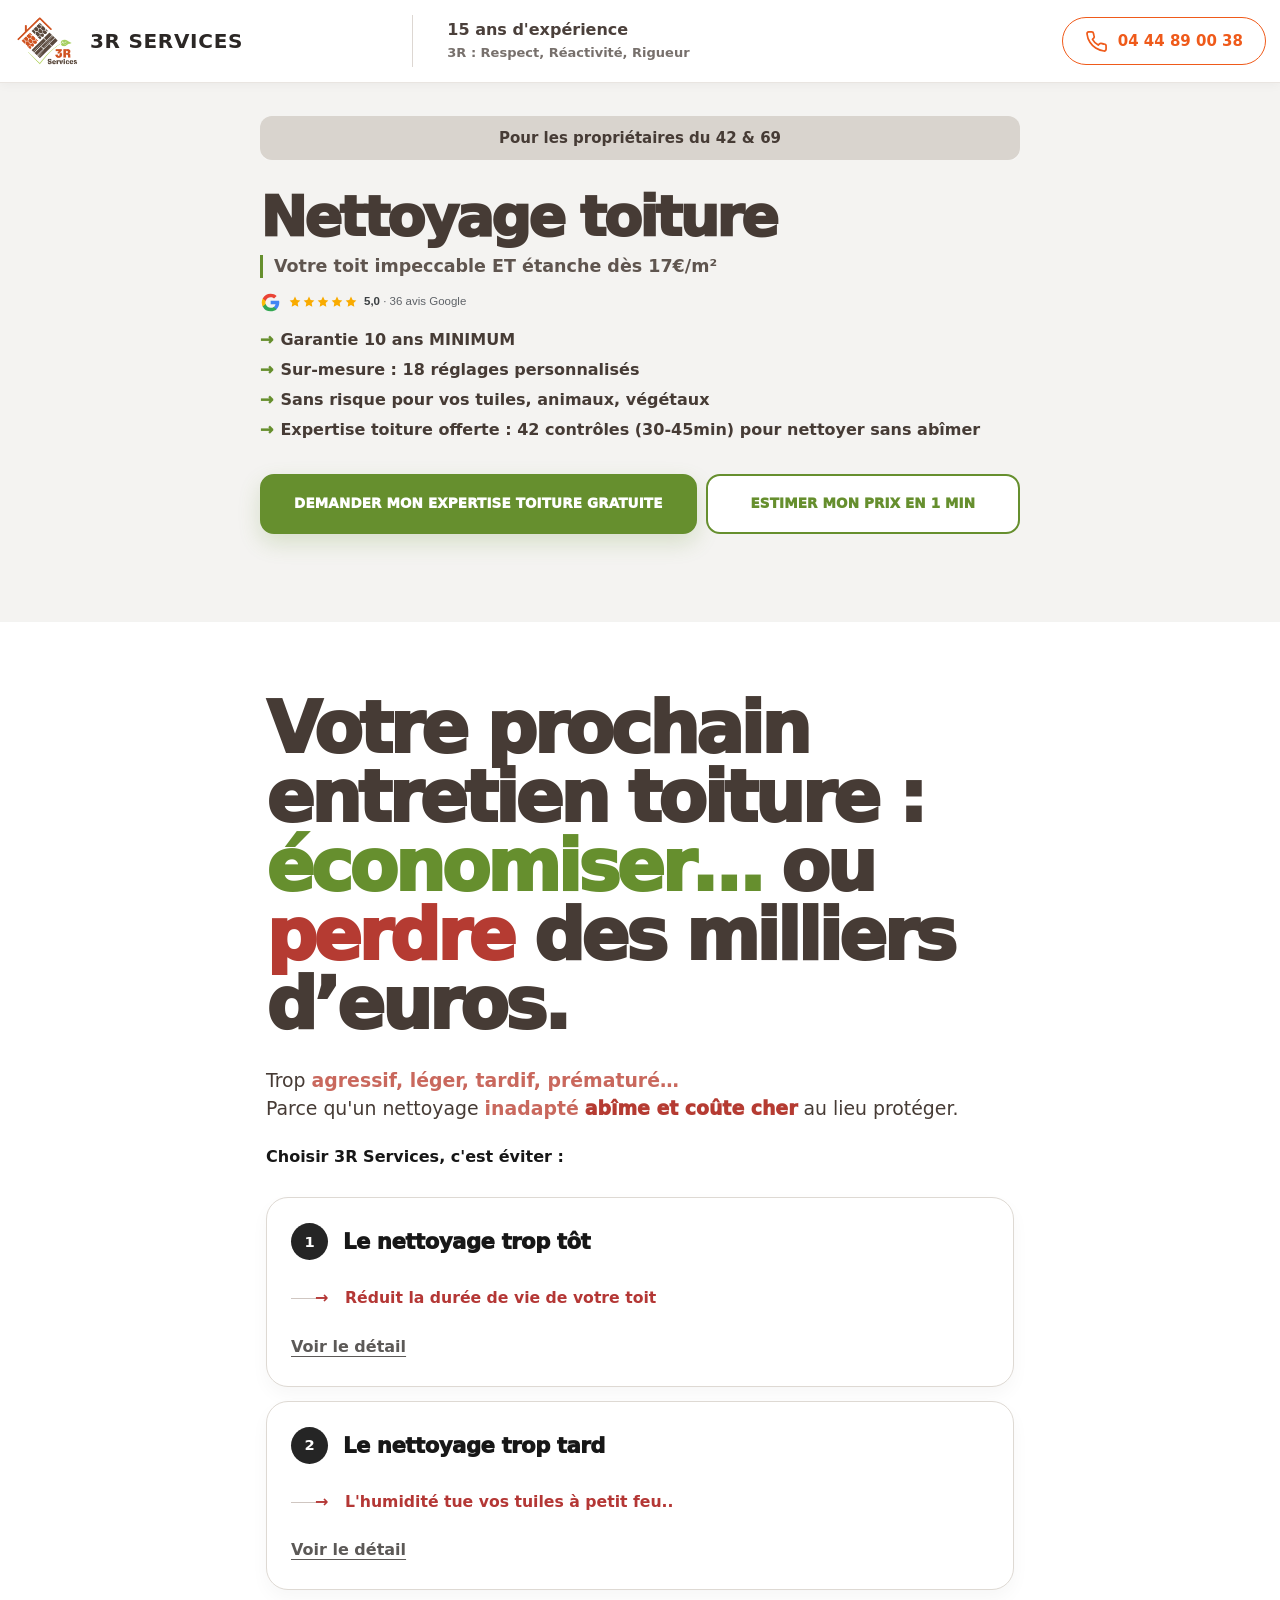
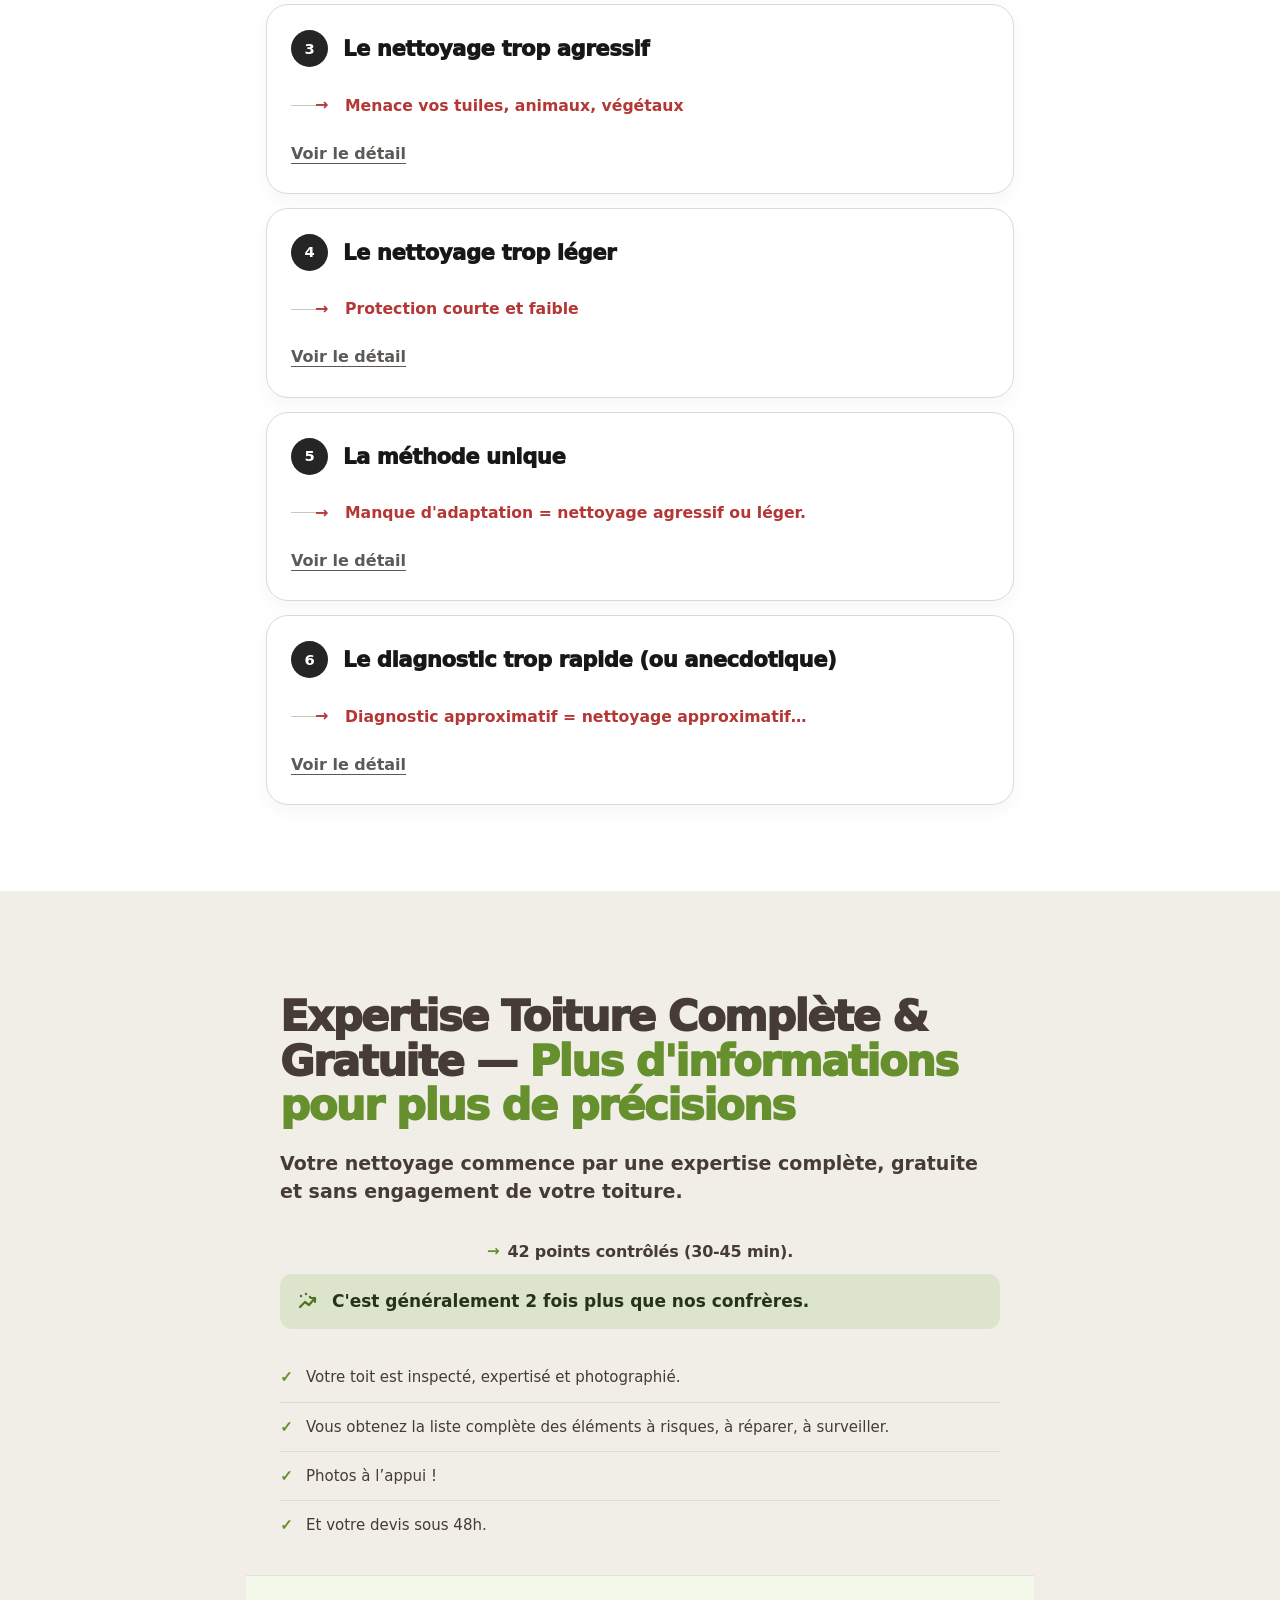
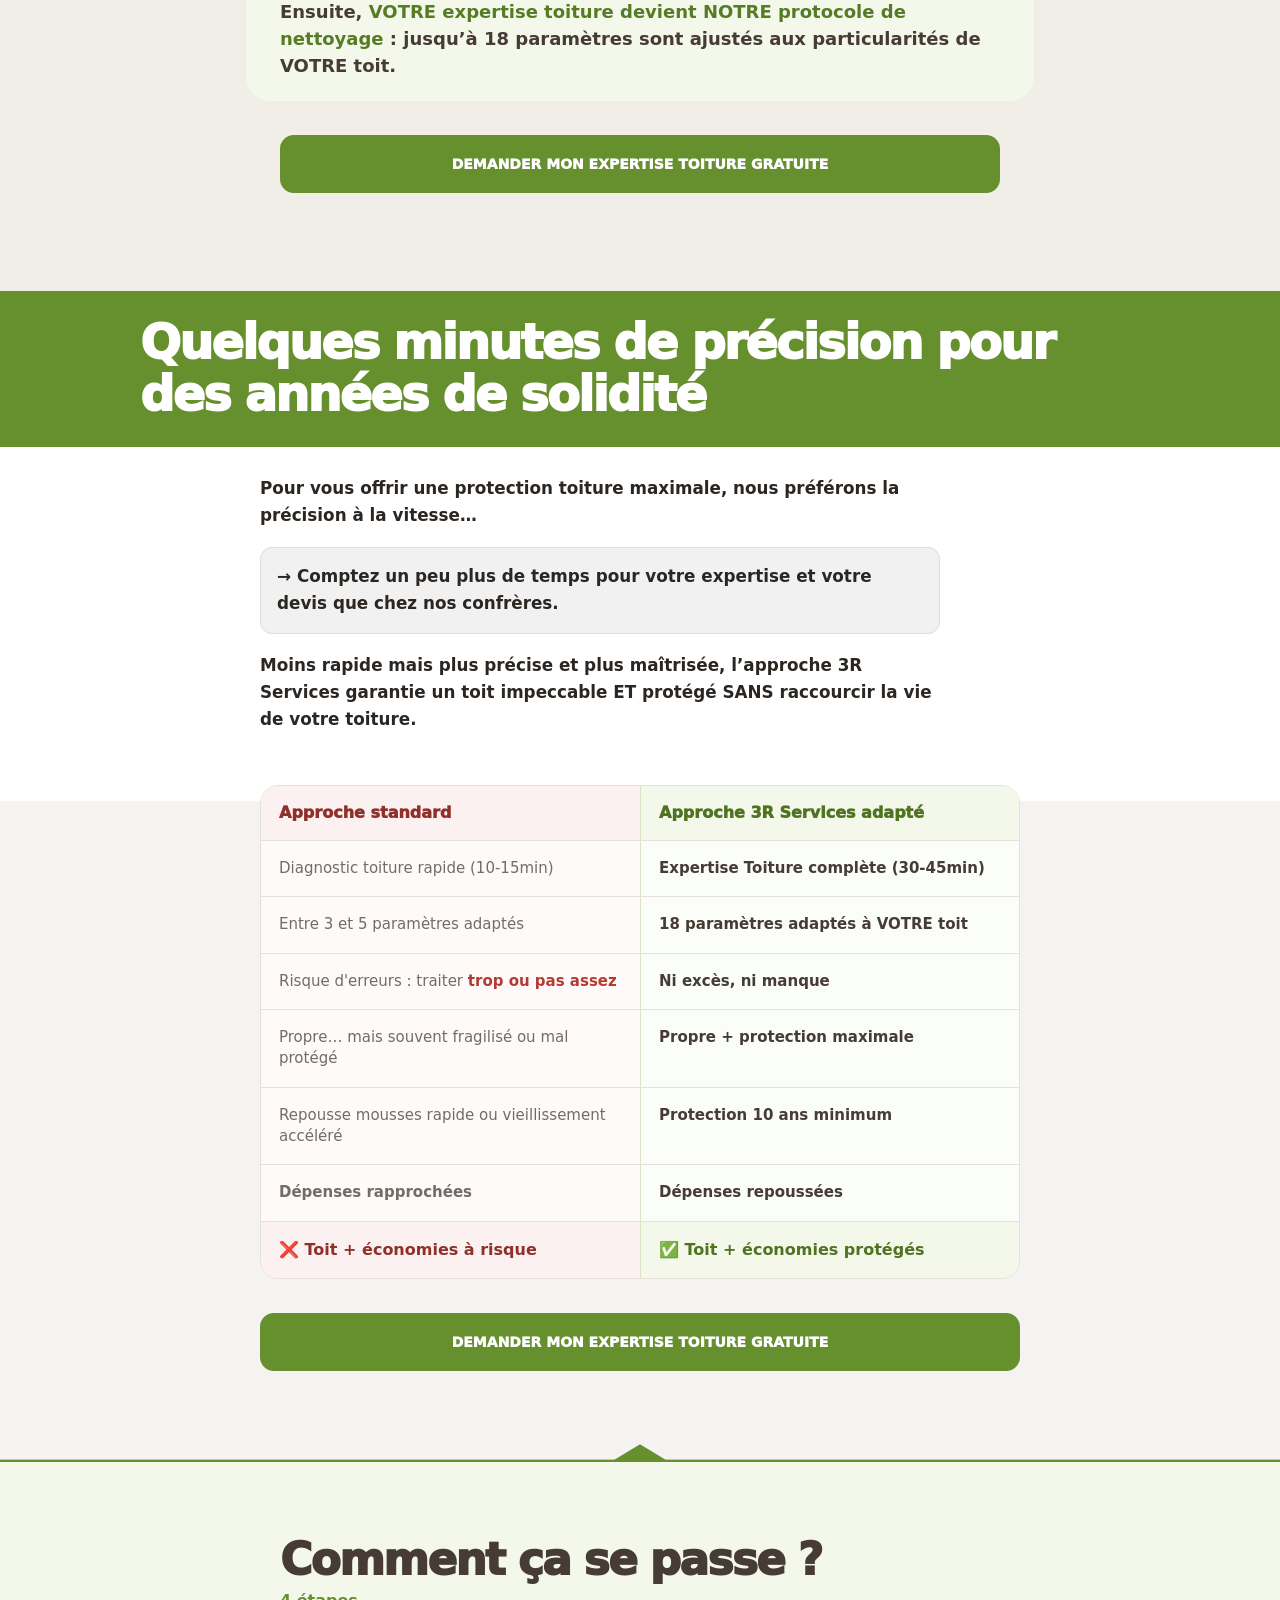
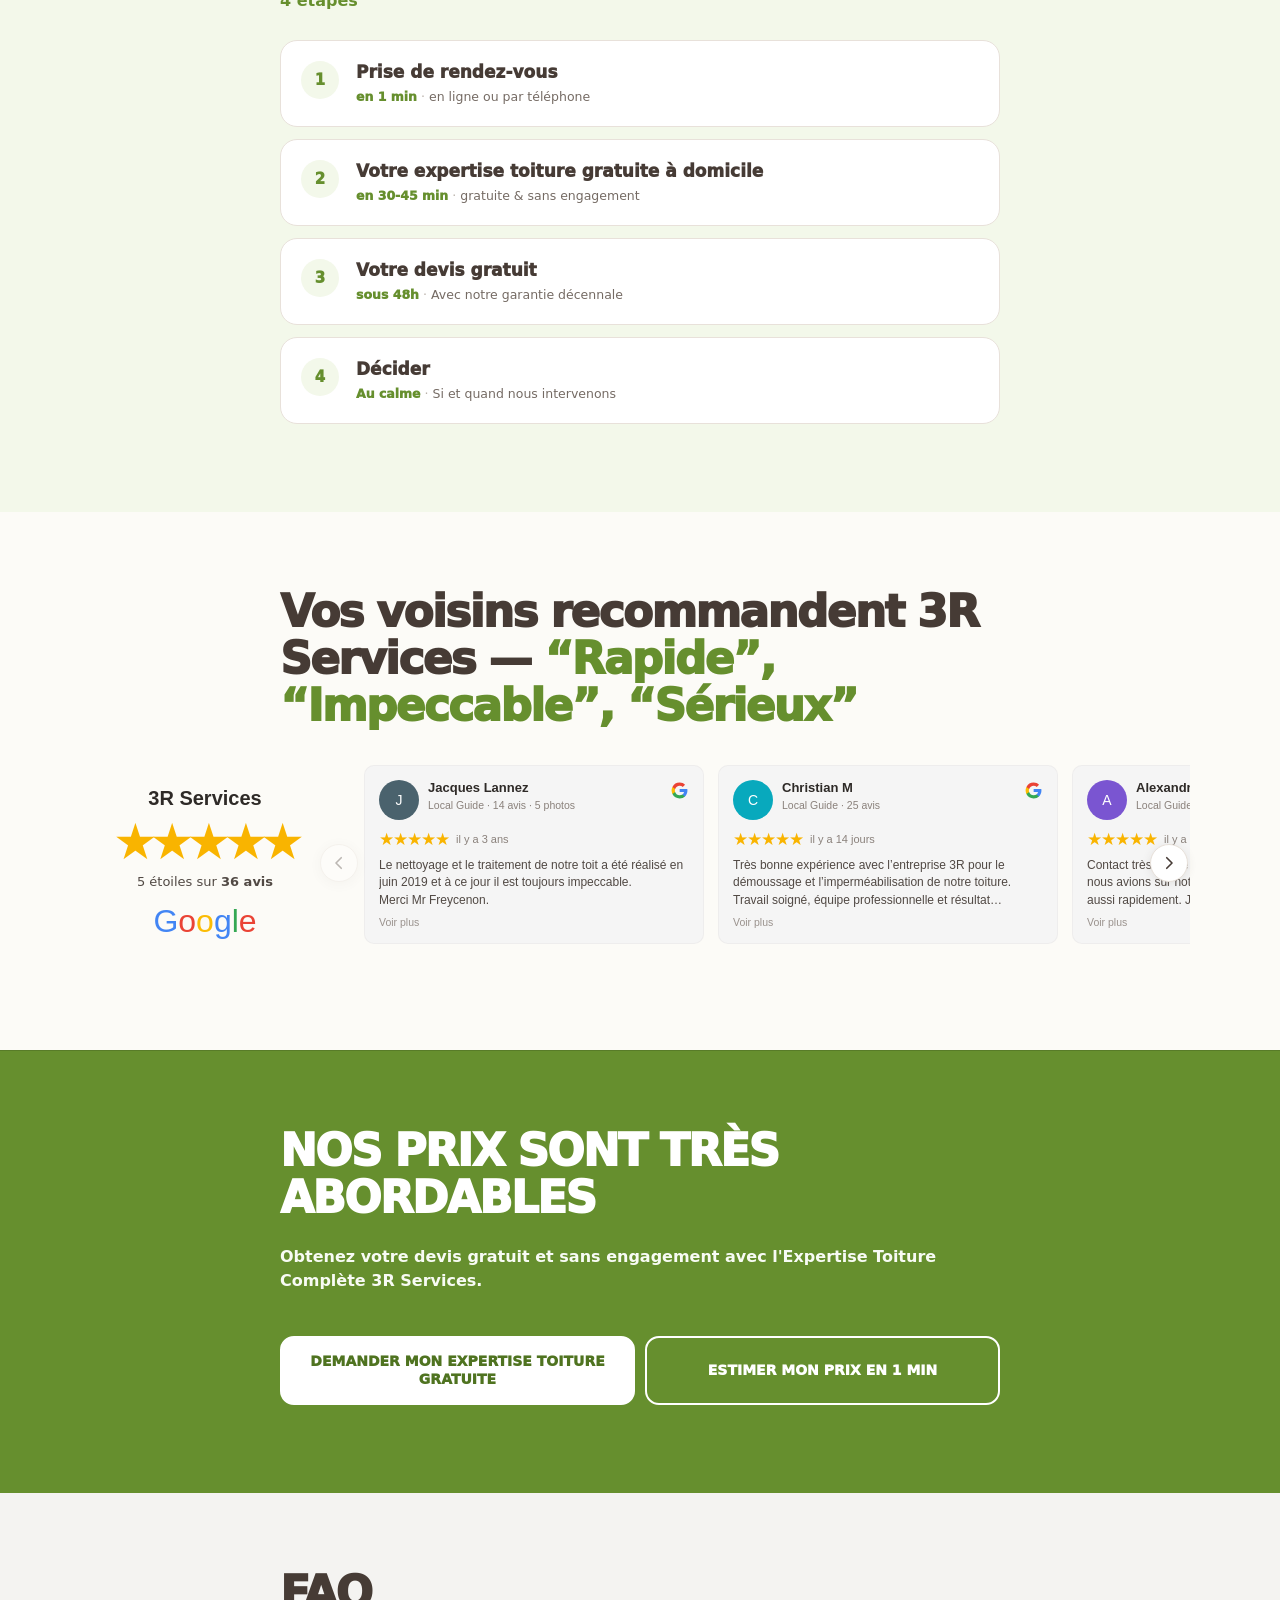
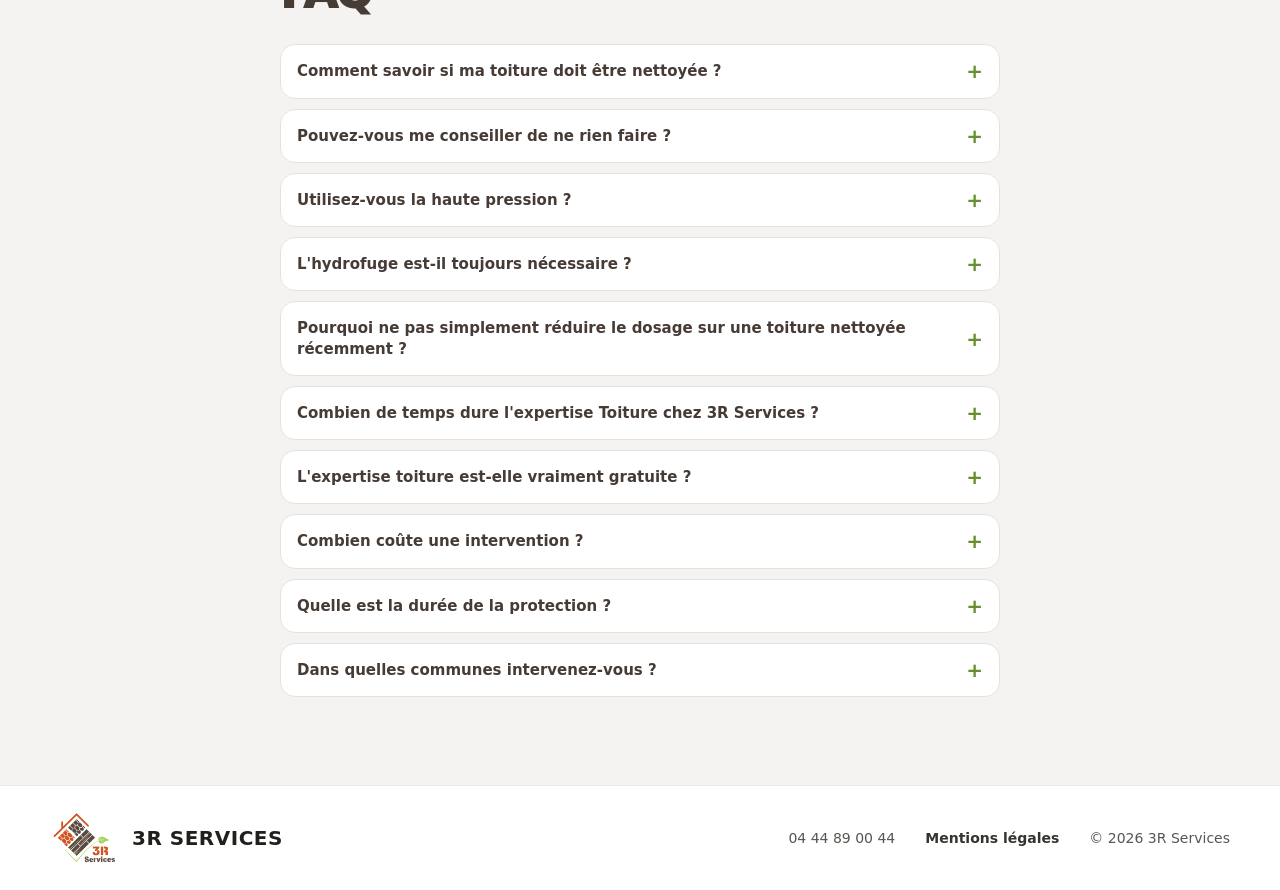
==== index.html @ 043c4fcb "Update promises in index.html" ====
<!doctype html>
<html lang="fr">
<head>
<!-- Google Tag Manager -->
<script>(function(w,d,s,l,i){w[l]=w[l]||[];w[l].push({'gtm.start':
new Date().getTime(),event:'gtm.js'});var f=d.getElementsByTagName(s)[0],
j=d.createElement(s),dl=l!='dataLayer'?'&l='+l:'';j.async=true;j.src=
'https://www.googletagmanager.com/gtm.js?id='+i+dl;f.parentNode.insertBefore(j,f);
})(window,document,'script','dataLayer','GTM-PMPVH6W9');</script>
<!-- End Google Tag Manager -->




  <meta charset="utf-8">
  <meta name="viewport" content="width=device-width,initial-scale=1">
  <style>
    html, body {
      margin: 0;
      padding: 0;
      background: #FCFBF7;
    }
    body {
      color: #463B35;
      font-family: Inter, ui-sans-serif, system-ui, -apple-system, BlinkMacSystemFont, "Segoe UI", sans-serif;
      -webkit-font-smoothing: antialiased;
    }
  </style>

  <style id="navbar-3r-styles">
    html {
      scroll-padding-top: 78px;
    }

    body.has-fixed-navbar-3r {
      padding-top: 68px;
    }

    .site-header-3r {
      position: fixed;
      top: 0;
      left: 0;
      right: 0;
      z-index: 900;
      width: 100%;
      background: rgba(255,255,255,.98);
      border-bottom: 1px solid #e9e5e1;
      box-shadow: 0 2px 10px rgba(0,0,0,.04);
    }

    .navbar-3r {
      width: min(calc(100% - 28px), 1380px);
      min-height: 68px;
      margin: 0 auto;
      display: flex;
      align-items: center;
      justify-content: space-between;
      gap: 18px;
    }

    .brand-3r {
      display: inline-flex;
      align-items: center;
      gap: 10px;
      min-width: 0;
      color: inherit;
      text-decoration: none;
    }

    .brand-logo-3r {
      width: 54px;
      height: 46px;
      display: block;
      object-fit: contain;
      flex: 0 0 auto;
    }

    .brand-name-3r {
      color: #2b2725;
      font-size: 16px;
      font-weight: 800;
      line-height: 1;
      letter-spacing: .035em;
      white-space: nowrap;
    }

    .desktop-center-3r,
    .desktop-phone-number-3r,
    .desktop-cta-label-3r {
      display: none;
    }

    .phone-link-3r {
      width: 44px;
      height: 44px;
      display: inline-flex;
      align-items: center;
      justify-content: center;
      flex: 0 0 auto;
      color: #ef5a1a;
      text-decoration: none;
      border-radius: 999px;
      transition: background .18s ease, transform .18s ease;
    }

    .phone-link-3r:hover {
      background: rgba(239,90,26,.08);
      transform: translateY(-1px);
    }

    .phone-link-3r:focus-visible {
      outline: 3px solid rgba(239,90,26,.25);
      outline-offset: 3px;
    }

    .phone-link-3r svg {
      width: 27px;
      height: 27px;
      stroke: currentColor;
      fill: none;
      stroke-width: 1.8;
      stroke-linecap: round;
      stroke-linejoin: round;
    }

    @media (min-width: 64rem) {
      html {
        scroll-padding-top: 92px;
      }

      body.has-fixed-navbar-3r {
        padding-top: 82px;
      }

      .navbar-3r {
        min-height: 82px;
        display: grid;
        grid-template-columns: minmax(275px, 1fr) minmax(360px, 1.25fr) minmax(360px, 1fr);
        gap: 34px;
      }

      .brand-3r {
        justify-self: start;
      }

      .brand-logo-3r {
        width: 66px;
        height: 58px;
      }

      .brand-name-3r {
        font-size: 20px;
      }

      .desktop-center-3r {
        display: flex;
        flex-direction: column;
        justify-content: center;
        min-height: 52px;
        padding-left: 34px;
        border-left: 1px solid #ddd7d2;
      }

      .center-title-3r {
        margin: 0;
        color: #4b403b;
        font-size: 16px;
        line-height: 1.2;
        font-weight: 800;
      }

      .center-subtitle-3r {
        margin: 6px 0 0;
        color: #77706c;
        font-size: 13px;
        line-height: 1.3;
      }

      .desktop-contact-3r {
        display: flex;
        align-items: center;
        justify-content: flex-end;
        gap: 18px;
      }

      .desktop-phone-number-3r {
        display: none;
        color: #2b2725;
        font-size: 16px;
        font-weight: 800;
        white-space: nowrap;
      }

      .phone-link-3r {
        width: auto;
        height: 48px;
        padding: 0 22px;
        gap: 10px;
        border: 1.5px solid #ef5a1a;
        background: #fff;
      }

      .phone-link-3r:hover {
        background: rgba(239,90,26,.055);
      }

      .phone-link-3r svg {
        width: 23px;
        height: 23px;
      }

      .desktop-cta-label-3r {
        display: inline;
        color: #ef5a1a;
        font-size: 15px;
        font-weight: 800;
        white-space: nowrap;
      }
    }

    @media (min-width: 64rem) and (max-width: 1180px) {
      .navbar-3r {
        grid-template-columns: minmax(250px, .9fr) minmax(300px, 1fr) auto;
        gap: 24px;
      }

      .desktop-center-3r {
        padding-left: 24px;
      }

      .desktop-phone-number-3r {
        display: none;
      }
    }
  </style>

  <style id="footer-3r-styles">
    .footer-3r {
      background: #fff;
      border-top: 1px solid #ece9e3;
    }

    .footer-3r__inner {
      width: min(1180px, calc(100% - 40px));
      min-height: 104px;
      margin: 0 auto;
      padding: 20px 0;
      display: flex;
      align-items: center;
      justify-content: space-between;
      gap: 36px;
    }

    .footer-3r__brand {
      display: flex;
      align-items: center;
      gap: 14px;
      min-width: 0;
      color: inherit;
      text-decoration: none;
    }

    .footer-3r__logo {
      width: 68px;
      height: auto;
      display: block;
      flex: 0 0 auto;
    }

    .footer-3r__name {
      color: #1f211d;
      font-size: 20px;
      line-height: 1;
      font-weight: 800;
      letter-spacing: .025em;
      white-space: nowrap;
    }

    .footer-3r__links {
      display: flex;
      align-items: center;
      gap: 30px;
      color: #555851;
      font-size: 14px;
    }

    .footer-3r__legal {
      color: #33362f;
      font-weight: 600;
      text-decoration: none;
      transition: color .18s ease;
    }

    .footer-3r__legal:hover,
    .footer-3r__legal:focus-visible {
      color: #e85f18;
      text-decoration: underline;
      text-underline-offset: 4px;
    }

    .footer-3r__copyright {
      white-space: nowrap;
    }

    @media (max-width: 700px) {
      .footer-3r__inner {
        width: min(100% - 32px, 1180px);
        min-height: auto;
        padding: 24px 0;
        flex-direction: column;
        align-items: stretch;
        gap: 22px;
      }

      .footer-3r__brand {
        justify-content: flex-start;
      }

      .footer-3r__logo {
        width: 62px;
      }

      .footer-3r__name {
        font-size: 18px;
      }

      .footer-3r__links {
        padding-top: 18px;
        border-top: 1px solid #efede8;
        justify-content: space-between;
        gap: 20px;
      }
    }

    @media (max-width: 430px) {
      .footer-3r__links {
        flex-direction: column;
        align-items: flex-start;
        gap: 10px;
      }
    }
  </style>

  <style id="section-cta-styles">
    .section-cta-wrap {
      display: grid;
      margin: 28px 0 0;
      padding: 0;
    }

    .section-cta {
      width: 100%;
      min-height: 58px;
      padding: 15px 16px;
      border: 2px solid #668F2E;
      border-radius: 14px;
      background: #668F2E;
      color: #fff;
      display: flex;
      align-items: center;
      justify-content: center;
      text-align: center;
      text-decoration: none;
      font-size: 13px;
      line-height: 1.2;
      font-weight: 950;
    }

    .s4v2-b3-card .section-cta-wrap {
      margin-top: 48px;
    }

    .section-cta:focus-visible {
      outline: 3px solid rgba(102,143,46,.34);
      outline-offset: 3px;
    }

    @media (min-width: 760px) {
      .section-cta-wrap {
        margin-top: 34px;
      }

      .s4v2-b3-card .section-cta-wrap {
        margin-top: 62px;
      }

      .section-cta {
        font-size: 14px;
      }
    }
  </style>

  <style>
/* SECTION 1 V2 — DUPLICATA INDÉPENDANT DE LA V1 */
.hero-v13{
  --ink:#463B35;
  --muted:#756B64;
  --green:#668F2E;
  --green-soft:#F3F8EA;
  --red:#B53B32;
  --bg:#FCFBF7;
  --line:#E8E1DA;
  --star:#F9AB00;
}
.hero-v13{
  width:min(100% - 30px,720px);
  margin:0 auto;
  padding:28px 0 54px;
}
.hero-v13 .owners{
  margin:0;
  padding:12px 14px;
  background:#F1EEE8;
  border-radius:12px;
  font-size:1rem;
  line-height:1.42;
  font-weight:850;
}
.hero-v13 .spacer{
  height:4vh;
  min-height:4vh;
  background:var(--bg);
}
.hero-v13 .value-chunk h1{
  margin:0;
  font-size:38px;
  line-height:1;
  letter-spacing:-.05em;
  font-weight:950;
}
.hero-v13 .google-proof{
  display:inline-flex;
  align-items:center;
  gap:7px;
  margin:0 0 14px;
  white-space:nowrap;
}
.hero-v13 .google-logo{
  width:21px;
  height:21px;
  flex:0 0 21px;
}
.hero-v13 .google-proof-inner{
  display:flex;
  align-items:center;
  gap:6px;
}
.hero-v13 .google-stars{
  display:flex;
  align-items:center;
  gap:0;
}
.hero-v13 .google-star{
  width:14px;
  height:14px;
  display:block;
}
.hero-v13 .google-copy{
  color:#5F6368;
  font-family:Arial,Helvetica,sans-serif;
  font-size:11.5px;
  line-height:1;
  white-space:nowrap;
}
.hero-v13 .google-copy strong{
  color:#3C4043;
  font-weight:700;
}
.hero-v13 .promises{
  display:grid;
  gap:9px;
  padding:14px 15px;
  background:var(--green-soft);
  border-left:4px solid var(--green);
  border-radius:0 14px 14px 0;
}
.hero-v13 .promise{
  display:flex;
  align-items:flex-start;
  gap:7px;
  font-size:18px;
  line-height:1.28;
  font-weight:950;
}
.hero-v13 .arrow{
  color:var(--green);
  font-weight:950;
}
.hero-v13 .problem{
  margin:0;
  color:var(--red);
  font-size:17px;
  line-height:1.38;
  font-weight:850;
}
.hero-v13 .ctas{
  display:grid;
  gap:9px;
}
.hero-v13 .cta{
  min-height:58px;
  padding:15px 16px;
  border-radius:14px;
  display:flex;
  align-items:center;
  justify-content:center;
  text-align:center;
  text-decoration:none;
  font-size:13px;
  line-height:1.2;
  font-weight:950;
}
.hero-v13 .cta-primary{
  background:var(--green);
  border:2px solid var(--green);
  color:#fff;
}
.hero-v13 .cta-secondary{
  background:#fff;
  border:2px solid var(--green);
  color:var(--green);
}
@media (min-width:760px){.hero-v13{
    padding:48px 0 72px;
  }
.hero-v13 .value-chunk h1{
    font-size:50px;
  }
.hero-v13 .owners{
    font-size:1.1rem;
  }
.hero-v13 .promise{
    font-size:20px;
  }
.hero-v13 .problem{
    font-size:18px;
  }
.hero-v13 .ctas{
    grid-template-columns:1fr 1fr;
  }
.hero-v13 .cta{
    font-size:14px;
  }
}
.hero-v13 .google-proof{
  margin-top:0 !important;
}
.hero-v13 .value-chunk h1{
  margin-bottom:0 !important;
}
.hero-v13 .value-chunk h1{
  margin-bottom:21px !important;
}
.hero-v13 .google-proof{
  margin-top:0 !important;
}
.hero-v13{
  width:min(100% - 30px,720px);
  margin:0 auto;
  color:var(--ink,#463B35);
  font-family:Inter,system-ui,-apple-system,BlinkMacSystemFont,"Segoe UI",sans-serif;
  -webkit-font-smoothing:antialiased;
}
.hero-v13 *{box-sizing:border-box}


  </style>

  <style id="section1-v2-google-exact">

/* Reproduction EXACTE du bloc Google horizontal de la Section 1 V13 validée */
.hero-v13 .google-proof{display:inline-flex;
  align-items:center;
  gap:7px;
  margin:0 0 14px;
  white-space:nowrap;}
.hero-v13 .google-logo{width:21px;
  height:21px;
  flex:0 0 21px;}
.hero-v13 .google-proof-inner{display:flex;
  align-items:center;
  gap:6px;}
.hero-v13 .google-stars{display:flex;
  align-items:center;
  gap:0;}
.hero-v13 .google-star{width:14px;
  height:14px;
  display:block;}
.hero-v13 .google-copy{color:#5F6368;
  font-family:Arial,Helvetica,sans-serif;
  font-size:11.5px;
  line-height:1;
  white-space:nowrap;}
.hero-v13 .google-copy strong{color:#3C4043;
  font-weight:700;}

  </style>

  <style id="section1-v2-google-fix">

/* Neutralise les anciens styles Google globaux du fichier combiné. */
.hero-v13 .google-stars{
  display:flex !important;
  align-items:center !important;
  gap:0 !important;
  width:auto !important;
  height:auto !important;
  line-height:normal !important;
  flex:0 0 auto !important;
}

.hero-v13 .google-star{
  display:block !important;
  width:14px !important;
  height:14px !important;
  flex:0 0 14px !important;
}

.hero-v13 .google-proof{
  display:inline-flex !important;
  align-items:center !important;
  gap:7px !important;
  margin:0 0 14px !important;
  width:auto !important;
  max-width:100% !important;
}

.hero-v13 .google-proof-inner{
  display:flex !important;
  flex-direction:row !important;
  align-items:center !important;
  gap:6px !important;
  width:auto !important;
}

.hero-v13 .google-logo{
  width:21px !important;
  height:21px !important;
  flex:0 0 21px !important;
}

.hero-v13 .google-copy{
  width:auto !important;
  flex:0 0 auto !important;
  white-space:nowrap !important;
}

  </style>

<style id="section1-v2-base-overrides">
/* V2 : conservation du DOM original de la V1 */
.hero-v13 .problem{
  color:var(--ink) !important;
  font-size:16px !important;
  line-height:1.4 !important;
  font-weight:850 !important;
}
/* Garantit la structure verticale originale :
   H1 → Google horizontal → bénéfices */
.hero-v13 .value-chunk{
  display:block !important;
}
.hero-v13 .google-proof{
  display:inline-flex !important;
  width:auto !important;
  max-width:100% !important;
  float:none !important;
}
.hero-v13 .promises{
  display:grid !important;
  width:100% !important;
  float:none !important;
}
</style>


<style id="section1-v2-design-b">
/* B — Liste compacte avec simple filet vertical */
.hero-v13 .owners{
  background:#F1EEE8 !important;
}
.hero-v13 .value-chunk h1{
  margin-bottom:12px !important;
}
.hero-v13 .google-proof{
  margin:0 0 14px !important;
}
.hero-v13 .promises{
  display:grid !important;
  gap:4px !important;
  padding:2px 0 2px 14px !important;
  background:transparent !important;
  border:0 !important;
  border-left:3px solid var(--green) !important;
  border-radius:0 !important;
}
.hero-v13 .promise{
  padding:3px 0 !important;
  font-size:16px !important;
  line-height:1.28 !important;
}
.hero-v13 .arrow{
  color:var(--green) !important;
}
.hero-v13 .problem{
  margin-top:18px !important;
}
.hero-v13 .spacer{
  height:28px !important;
  min-height:28px !important;
}
@media(min-width:760px){
  .hero-v13 .promise{font-size:18px !important}
}
</style>


<style id="section1-v2-hero-common">
/* HERO V2 — renforcement de la hiérarchie sans toucher à la copy */
html,body{margin:0;padding:0}
body{background:#FCFBF7}

.hero-v13{
  width:min(100% - 28px,760px) !important;
  margin:0 auto !important;
  padding:18px 0 68px !important;

  display:flex;
  flex-direction:column;
  justify-content:flex-start;
}

.hero-v13 .owners{
  margin:0 !important;
  padding:11px 13px !important;
  background:#F1EEE8 !important;
  border-radius:12px !important;
  font-size:14px !important;
  line-height:1.35 !important;
  font-weight:850 !important;
}

.hero-v13 .spacer{
  height:24px !important;
  min-height:24px !important;
}

.hero-v13 .value-chunk h1{
  margin:0 0 10px !important;
  max-width:680px;
  font-size:clamp(39px,10.4vw,58px) !important;
  line-height:.98 !important;
  letter-spacing:-.052em !important;
  font-weight:950 !important;
}

.hero-v13 .google-proof{
  margin:0 0 15px !important;
  transform:none !important;
}

.hero-v13 .google-copy{
  font-size:11.5px !important;
}

.hero-v13 .promises{
  margin-top:0 !important;
}

.hero-v13 .promise{
  font-weight:900 !important;
}

.hero-v13 .problem{
  margin:16px 0 0 !important;
  padding:0 !important;
  background:transparent !important;
  color:#5F554F !important;
  font-size:14.5px !important;
  line-height:1.35 !important;
  font-weight:800 !important;
  text-align:left !important;
}

.hero-v13 .ctas{
  display:grid !important;
  gap:9px !important;
}

.hero-v13 .cta{
  min-height:58px !important;
  padding:14px 15px !important;
  border-radius:14px !important;
  font-size:13px !important;
  line-height:1.15 !important;
  font-weight:950 !important;
  letter-spacing:.01em;
}

.hero-v13 .cta-primary{
  box-shadow:0 9px 22px rgba(102,143,46,.20);
}

.hero-v13 .cta-secondary{
  background:#fff !important;
}

@media(min-width:760px){
  .hero-v13{
    min-height:auto;
    padding:34px 0 88px !important;
  }
  .hero-v13 .owners{
    font-size:15px !important;
    padding:12px 15px !important;
  }
  .hero-v13 .spacer{
    height:30px !important;
    min-height:30px !important;
  }
  .hero-v13 .value-chunk h1{
    font-size:56px !important;
  }
  .hero-v13 .ctas{
    grid-template-columns:1.25fr .9fr !important;
  }
  .hero-v13 .cta{
    min-height:60px !important;
    font-size:13.5px !important;
  }
}
</style>

<style id="hero-b">
/* HERO B — filet vertical / structure légère */
.hero-v13 .promises{
  gap:2px !important;
  padding:2px 0 2px 13px !important;
  background:transparent !important;
  border:0 !important;
  border-left:3px solid #668F2E !important;
  border-radius:0 !important;
}
.hero-v13 .promise{
  padding:4px 0 !important;
  font-size:17px !important;
  line-height:1.26 !important;
}
.hero-v13 .arrow{color:#668F2E !important}
</style>


<style id="section1-v2-top-text-centered">
/* Seul changement demandé : centrage du texte du bandeau supérieur */
.hero-v13 .owners{
  text-align:center !important;
}
</style>


<style id="section1-v2-copy-layout">
.hero-v13 .v2-hero-subtitle{
  margin:0 0 12px;
  color:var(--ink);
  font-size:18px;
  line-height:1.3;
  font-weight:900;
}
.hero-v13 .problem{
  margin-top:18px !important;
}
@media(min-width:760px){
  .hero-v13 .v2-hero-subtitle{
    font-size:21px;
  }
}
</style>


<style id="section1-v2-variant-2">
/* Version 2 — sous-titre comme promesse centrale */
.hero-v13 .value-chunk h1{
  margin-bottom:10px !important;
}
.hero-v13 .v2-hero-subtitle{
  margin:0 0 14px !important;
  padding-left:11px;
  border-left:3px solid #668F2E;
  font-size:17.5px !important;
  line-height:1.28 !important;
  max-width:570px;
}
.hero-v13 .google-proof{
  margin-bottom:13px !important;
}
.hero-v13 .promises{
  gap:2px !important;
  padding:0 !important;
  background:transparent !important;
  border:0 !important;
  border-radius:0 !important;
}
.hero-v13 .promise{
  padding:4px 0 !important;
  font-size:16px !important;
  line-height:1.25 !important;
}
.hero-v13 .arrow{
  color:#668F2E !important;
}
</style>



<!-- STYLES SECTION 2 V2 -->

<style id="section-4-validated-version-b">
/* SECTION 4 VALIDÉE — Version B — styles totalement isolés */
.s4-new-shell{
  --s4-bg:#f4f3f1;
  --s4-surface:#ffffff;
  --s4-text:#171717;
  --s4-muted:#66615d;
  --s4-line:#ded9d3;
  --s4-accent:#b43735;
  --s4-soft:#faf7f5;
  --s4-dark:#252525;
  width:100%;
  background:var(--s4-bg);
  color:var(--s4-text);
  font-family:Inter,system-ui,-apple-system,"Segoe UI",sans-serif;
  line-height:1.52;
}
.s4-new-shell,
.s4-new-shell *{box-sizing:border-box}
.s4-new{
  max-width:780px;
  margin:auto;
  padding:54px 16px 76px;
}
.s4-new h1{
  margin:0;
  font-size:clamp(2rem,7.7vw,3.25rem);
  line-height:1.04;
  letter-spacing:-.045em;
  font-weight:950;
}
.s4-new .s4n-intro{
  margin:18px 0 6px;
  color:var(--s4-muted);
  font-size:1.05rem;
}
.s4-new .s4n-lead{
  margin:0 0 28px;
  font-weight:800;
}
.s4-new .s4n-cards{
  display:grid;
  gap:14px;
}
.s4-new .s4n-item{
  background:var(--s4-surface);
  border:1px solid var(--s4-line);
  border-radius:22px;
  padding:25px 24px 27px;
  box-shadow:0 8px 18px rgba(0,0,0,.035);
}
.s4-new .s4n-item-head{
  display:flex;
  gap:15px;
  align-items:center;
}
.s4-new .s4n-num{
  display:grid;
  place-items:center;
  width:37px;
  height:37px;
  border-radius:50%;
  background:var(--s4-dark);
  color:#fff;
  font-weight:900;
  font-size:.92rem;
  flex:0 0 auto;
}
.s4-new h2{
  margin:0;
  font-size:1.32rem;
  line-height:1.2;
  letter-spacing:-.02em;
  font-weight:950;
}
.s4-new .s4n-cause-line{
  display:flex;
  align-items:center;
  gap:14px;
  margin-top:26px;
  color:var(--s4-accent);
  font-size:.98rem;
  font-weight:900;
}
.s4-new .s4n-cause-flow{
  display:flex;
  align-items:center;
  flex:0 0 40px;
}
.s4-new .s4n-flow-line{
  width:25px;
  height:1px;
  background:#cfc6c1;
}
.s4-new .s4n-flow-arrow{
  margin-left:-1px;
  color:var(--s4-accent);
  font-size:1rem;
  font-weight:900;
}
.s4-new .s4n-preview{
  margin:24px 0 0;
  font-weight:800;
}
.s4-new .s4n-inline-more{
  display:inline-block;
  border:0;
  background:none;
  padding:0;
  margin:0;
  color:#5c5957;
  font:inherit;
  font-weight:850;
  text-decoration:underline;
  text-underline-offset:4px;
  cursor:pointer;
}
.s4-new .s4n-inline-more:hover{color:#2d2b29}
.s4-new .s4n-inline-more:focus-visible{
  outline:2px solid #777;
  outline-offset:5px;
  border-radius:2px;
}
.s4-new .s4n-details-inner{
  padding-top:18px;
  color:var(--s4-muted);
  font-size:.94rem;
}
.s4-new .s4n-details-inner p{margin:10px 0}
.s4-new .s4n-details-inner ul,
.s4-new .s4n-details-inner ol{
  padding-left:1.25rem;
  margin:10px 0;
}
.s4-new .s4n-details-inner li + li{margin-top:7px}
@media(min-width:760px){
  .s4-new{padding-top:72px;padding-bottom:86px}
}
</style>

<style id="section4-v2-reference-intro-style">
/* Intro Section 4 V2 — reprise des couleurs et de l'interlignage du screenshot */

.s4-new h1{
  color:#463B35 !important;
  font-size:clamp(2.65rem,10.8vw,4.45rem) !important;
  line-height:.98 !important;
  letter-spacing:-.052em !important;
  font-weight:950 !important;
  margin:0 0 24px !important;
}

.s4-new .s4-title-save{
  color:#668F2E !important;
}

.s4-new .s4-title-lose{
  color:#B53B32 !important;
}

.s4-new .s4-v2-alert-copy{
  margin:0 0 24px !important;
}

.s4-new .s4-alert-line{
  margin:0 !important;
  color:#463B35 !important;
  font-size:1.12rem !important;
  line-height:1.38 !important;
  font-weight:500 !important;
}

.s4-new .s4-alert-line + .s4-alert-line{
  margin-top:2px !important;
}

.s4-new .s4-alert-soft{
  color:#C9685D !important;
  font-weight:900 !important;
}

.s4-new .s4-alert-line strong{
  color:#463B35 !important;
  font-weight:950 !important;
}

.s4-new .s4n-lead{
  margin-top:0 !important;
}

@media(min-width:760px){
  .s4-new h1{
    font-size:4.45rem !important;
    line-height:.97 !important;
    margin-bottom:28px !important;
  }

  .s4-new .s4-alert-line{
    font-size:1.18rem !important;
  }
}
</style>


<style id="section4-v2-expensive-red-a-fix">
/* A — rouge fort */
.s4-new .s4-alert-line strong.s4-expensive{
  color:#B53B32 !important;
  font-weight:950 !important;
}
</style>



<!-- STYLES SECTION 3 V2 — VALIDÉE / FOND GRIS -->
<style>
html,body{margin:0;padding:0;background:#F1EEE8}
body{color:#463B35;font-family:Inter,ui-sans-serif,system-ui,-apple-system,BlinkMacSystemFont,"Segoe UI",sans-serif;-webkit-font-smoothing:antialiased}
</style>
<style id="section4-v2-validee-verrouillee">
.s4v2-b3-wrap{
  background:#F1EEE8;
  padding:48px 16px 52px;
}
.s4v2-b3-card{
  --ink:#463B35;
  --muted:#756B64;
  --green:#668F2E;
  --soft:#F6F3EF;
  --line:#E3DDD6;
  width:min(100%,720px);
  margin:auto;
  background:#fff;
  border:1px solid #DED7CF;
  border-radius:24px;
  padding:24px 20px 20px;
  box-shadow:0 8px 24px rgba(70,59,53,.05);
}
.s4v2-b3-card *{box-sizing:border-box}
.s4v2-b3-card h1{
  margin:0 0 20px;
  font-size:30px;
  line-height:1.06;
  letter-spacing:-.04em;
  font-weight:950;
}
.s4v2-b3-card h1 .accent{color:var(--green)}
.s4v2-b3-card .intro{
  margin:0 0 18px;
  padding-bottom:18px;

  font-size:17px;
  line-height:1.48;
  font-weight:800;
}
.s4v2-b3-card .stats{
  display:grid;
  grid-template-columns:1fr 1fr;
  gap:0;
  margin:0 0 16px;
  border:1px solid #DED7CF;
  border-radius:14px;
  overflow:hidden;
  background:#FAF8F5;
}
.s4v2-b3-card .stat{
  padding:16px 13px;
  background:transparent;
  font-size:14px;
  line-height:1.4;
  font-weight:900;
}
.s4v2-b3-card .stat + .stat{
  border-left:1px solid #DED7CF;
}
.s4v2-b3-card .results{
  padding:6px 0;
}
.s4v2-b3-card .results ul{
  margin:0;
  padding:0;
  list-style:none;
}
.s4v2-b3-card .results li{
  position:relative;
  margin:0;
  padding:13px 0 13px 26px;
  font-size:14px;
  line-height:1.48;
  border-bottom:1px solid rgba(70,59,53,.10);
}
.s4v2-b3-card .results li:last-child{border-bottom:0}
.s4v2-b3-card .results li::before{
  content:"✓";
  position:absolute;
  left:0;
  top:13px;
  color:#668F2E;
  font-weight:950;
}
.s4v2-b3-card .bridge{
  margin:16px -20px -20px;
  padding:18px 20px;
  background:#F3F8EA;
  border-radius:0 0 24px 24px;
  border-top:1px solid #DCE8CB;
  font-size:16px;
  line-height:1.5;
  font-weight:850;
}
.s4v2-b3-card .bridge strong{color:#557B25}

@media(min-width:760px){
  .s4v2-b3-wrap{padding:70px 24px}
  .s4v2-b3-card{padding:34px 34px 28px}
  .s4v2-b3-card h1{font-size:42px}
  .s4v2-b3-card .intro{font-size:19px}
  .s4v2-b3-card .stat,
  .s4v2-b3-card .results li{font-size:15px}
  .s4v2-b3-card .bridge{
    margin:20px -34px -28px;
    padding:22px 34px;
    font-size:18px;
  }
}
</style>
<style id="section4-v2-compare-badge-ref">
.s4v2-b3-card .stats-ref{
  margin:0 0 18px;
}

.s4v2-b3-card .stat-main{
  margin:0 0 12px;
  padding:0;
  color:#463B35;
  font-size:16px;
  line-height:1.35;
  font-weight:900;
}

.s4v2-b3-card .compare-badge{
  display:flex;
  align-items:flex-start;
  gap:12px;
  padding:15px 16px;
  border-radius:12px;
  background:#DCE5CB;
  color:#26331B;
}

.s4v2-b3-card .compare-icon{
  flex:0 0 24px;
  width:24px;
  height:24px;
  margin-top:1px;
  color:#4F7320;
}

.s4v2-b3-card .compare-badge span{
  display:block;
  font-size:16px;
  line-height:1.45;
  font-weight:650;
}

@media(min-width:760px){
  .s4v2-b3-card .stat-main{
    font-size:18px;
  }
  .s4v2-b3-card .compare-badge span{
    font-size:17px;
  }
}
</style>
<style id="section4-v2-horizontal-overflow-fix">
/* Correctif largeur mobile uniquement */
html, body{
  width:100%;
  max-width:100%;
  overflow-x:hidden;
}

.s4v2-b3-wrap,
.s4v2-b3-card,
.s4v2-b3-card *{
  box-sizing:border-box;
}

.s4v2-b3-wrap{
  width:100%;
  max-width:100%;
}

.s4v2-b3-card{
  width:100%;
  max-width:720px;
}
</style>
<style id="align-42-version-b">
/* 42 points aligné sur le début du TEXTE du bloc vert */
.s4v2-b3-card .stat-main{
  margin-left:0 !important;
  margin-right:0 !important;
  padding-left:52px !important;
  padding-right:16px !important;
}

@media(max-width:420px){
  .s4v2-b3-card .stat-main{
    padding-left:52px !important;
  }
}
</style>
<style id="align-42-version-b-one-line">
/* Garder "42 points contrôlés (30-45 min)." sur une seule ligne */
.s4v2-b3-card .stat-main{
  white-space:nowrap !important;
  font-size:14px !important;
  letter-spacing:-0.01em !important;
}

@media(min-width:390px){
  .s4v2-b3-card .stat-main{
    font-size:15px !important;
  }
}

@media(min-width:760px){
  .s4v2-b3-card .stat-main{
    font-size:18px !important;
  }
}
</style>
<style id="stat-main-1rem">
.s4v2-b3-card .stat-main{
  font-size:1rem !important;
}
@media(min-width:390px){
  .s4v2-b3-card .stat-main{
    font-size:1rem !important;
  }
}
@media(min-width:760px){
  .s4v2-b3-card .stat-main{
    font-size:1rem !important;
  }
}
</style>
<style id="stat-main-centered-arrow">
.s4v2-b3-card .stat-main{
  display:flex !important;
  align-items:center !important;
  justify-content:center !important;
  gap:8px !important;
  text-align:center !important;
  font-size:1rem !important;
  white-space:nowrap !important;
  padding-left:0 !important;
  padding-right:0 !important;
}

.s4v2-b3-card .stat-main::before{
  content:"→";
  display:inline-block;
  color:#668F2E;
  font-size:.95rem;
  line-height:1;
  font-weight:900;
}
</style>
<style id="arrow-horizontal-a">
.s4v2-b3-card .stat-main{
  gap:8px !important;
}
.s4v2-b3-card .stat-main::before{
  content:"→" !important;
  font-size:.95rem !important;
}
</style>
<style id="section3-v2-no-white-card">
html, body{
  background:#F1EEE8 !important;
}
.s4v2-b3-wrap{
  background:#F1EEE8 !important;
}
.s4v2-b3-card{
  background:transparent !important;
  border:0 !important;
  border-radius:0 !important;
  box-shadow:none !important;
  padding-left:0 !important;
  padding-right:0 !important;
}
.s4v2-b3-card,
.s4v2-b3-card .content,
.s4v2-b3-card .body,
.s4v2-b3-card .stats,
.s4v2-b3-card .results,
.s4v2-b3-card .result-list{
  background:transparent !important;
}
.s4v2-b3-card .bridge{
  box-shadow:none !important;
}
</style>

<!-- STYLES SECTION 4 V2 — VALIDÉE -->
<style>
html,body{
  margin:0;
  padding:0;
  background:#FCFBF7;
}
body{
  color:#463B35;
  font-family:Inter,ui-sans-serif,system-ui,-apple-system,BlinkMacSystemFont,"Segoe UI",sans-serif;
  -webkit-font-smoothing:antialiased;
}
</style>
<style>
/* Transition S4 → S5 : vert EXACT de "économiser…" en Section 1 */
.s5 .s5-green-shell{
  margin-left:calc(50% - 50vw);
  margin-right:calc(50% - 50vw);
  margin-top:-54px;
  padding-left:max(14px, calc((100vw - 760px)/2));
  padding-right:max(14px, calc((100vw - 760px)/2));
  padding-bottom:24px;
  background:#668F2E;
}
.s5 .s5-green-head{
  background:#668F2E;
  padding-top:46px;
  padding-bottom:32px;
}
.s5 .s5-green-head h1{
  color:#FFFFFF;
  margin-bottom:18px;
}
.s5 .s5-green-head .subtitle{
  color:#F3F8EA;
  margin:0;
}
.s5 .compare{
  position:relative;
  z-index:2;
  margin-top:-16px;
}
@media(min-width:760px){
  .s5 .s5-green-shell{margin-top:-76px;padding-bottom:30px}

</style>
<style>

/* SECTION 5 VALIDÉE — CSS isolé et fidèle */
.s5{
  --ink:#463B35;
  --muted:#756B64;
  --orange:#D25421;
  --red:#B53B32;
  --green:#668F2E;
  --bg:#FCFBF7;
  --card:#FFFFFF;
  --line:#E8E1DA;
  --soft:#F4F0EC;
  --good:#F3F8EA;
  --green-3r:#668F2E;
  --green-3r-dark:#4F7320;
  --green-3r-soft:#F3F8EA;
  --green-3r-line:#D7E5C5;
  --red-standard:#B53B32;
  --red-standard-dark:#8F302A;
  --red-standard-soft:#FBF1F0;
  --red-standard-line:#EBCFCD;

  width:min(100% - 28px,760px);
  margin:auto;
  padding:54px 0 68px;
  color:var(--ink);
  font-family:Inter,ui-sans-serif,system-ui,-apple-system,BlinkMacSystemFont,"Segoe UI",sans-serif;
  -webkit-font-smoothing:antialiased;
}
.s5 *{box-sizing:border-box}

.s5 h1{
  margin:0 0 28px;
  font-size:31px;
  line-height:1.08;
  letter-spacing:-.04em;
  font-weight:950;
}
.s5 .subtitle{
  margin:-8px 0 28px;
  color:var(--muted);
  font-size:16px;
  line-height:1.5;
  font-weight:650;
}

.s5 .compare{
  overflow:hidden;
  border:1px solid var(--line);
  border-radius:18px;
  background:#fff;
}
.s5 .head,
.s5 .row{
  display:grid;
  grid-template-columns:minmax(0,1fr) minmax(0,1fr);
}
.s5 .head{
  background:var(--soft);
  border-bottom:1px solid var(--line);
}
.s5 .head > div{
  padding:14px 11px;
  font-size:13px;
  line-height:1.25;
  font-weight:950;
}
.s5 .head > div:first-child{
  background:var(--red-standard-soft);
  color:var(--red-standard-dark);
}
.s5 .head .good{
  background:var(--green-3r-soft);
  color:var(--green-3r-dark);
  border-left:1px solid var(--green-3r-line);
}

.s5 .row{
  border-bottom:1px solid var(--line);
}
.s5 .row:last-child{border-bottom:0}

.s5 .cell{
  padding:14px 11px;
  font-size:12.5px;
  line-height:1.42;
  min-width:0;
}
.s5 .cell + .cell{
  border-left:1px solid var(--line);
}
.s5 .cell.standard{
  color:var(--muted);
  background:#FEFAFA;
}
.s5 .cell.good{
  color:var(--ink);
  background:#FBFDF8;
  font-weight:850;
  border-left:1px solid var(--green-3r-line);
}
.s5 .warning{
  color:var(--red);
  font-weight:900;
}

.s5 .final .cell{
  font-size:13px;
  font-weight:950;
}
.s5 .final .cell.standard{
  background:var(--red-standard-soft);
  color:var(--red-standard-dark);
}
.s5 .final .cell.good{
  background:var(--green-3r-soft);
  color:var(--green-3r-dark);
}

@media(min-width:760px){
  .s5{padding:76px 0 88px}
  .s5 h1{font-size:43px;margin-bottom:34px}
  .s5 .subtitle{margin:-10px 0 34px;font-size:18px}
  .s5 .head > div{padding:17px 18px;font-size:16px}
  .s5 .cell{padding:17px 18px;font-size:15px}
  .s5 .final .cell{font-size:16px}
}

</style>
<style id="section4-v2-intro-precision">
.s5 .s5-intro-copy{
  margin:0 0 28px;
}
.s5 .s5-intro-copy p{
  margin:0 0 14px;
  color:var(--ink);
  font-size:15px;
  line-height:1.5;
  font-weight:600;
}
.s5 .s5-intro-copy p:last-child{
  margin-bottom:0;
}
.s5 .s5-intro-copy .arrow-line{
  color:var(--ink);
  font-weight:800;
}
@media(min-width:760px){
  .s5 .s5-intro-copy{
    margin-bottom:34px;
  }
  .s5 .s5-intro-copy p{
    font-size:17px;
  }
}
</style>
<style id='section4-neutral-highlight-b'>

/* Base commune */
.s5 .s5-green-shell{
  background:#FFFFFF !important;
  padding-bottom:34px !important;
}
.s5 .s5-green-head{
  background:#FFFFFF !important;
  padding:0 !important;
}
.s5 .s5-green-head h1{
  background:#45661B !important;
  color:#FFFFFF !important;
  margin:0 -20px 28px !important;
  padding:26px 20px !important;
  border-radius:0 !important;
  font-size:clamp(2rem,7vw,3rem) !important;
  line-height:1.08 !important;
}
.s5 .s5-intro-copy{
  max-width:680px !important;
}
.s5 .s5-intro-copy p{
  color:#2B2622 !important;
  font-size:1.05rem !important;
  line-height:1.62 !important;
  font-weight:600 !important;
  margin:0 0 18px !important;
}
.s5 .s5-intro-copy strong{
  font-weight:850 !important;
  color:#2B2622 !important;
}
.s5 .s5-intro-copy .emphasis{
  display:block !important;
  color:#2B2622 !important;
  font-weight:820 !important;
}


.s5 .s5-intro-copy .emphasis{
  background:#F1F1F1 !important;
  border:1px solid #DDDDDD !important;
  border-radius:12px !important;
  padding:15px 16px !important;
}

</style>
<style id="section4-green-spacing-harmonized">
/* Harmonisation avec la section "NOS PRIX SONT ABORDABLES" */
.s5 .s5-green-head h1{
  background:#668F2E !important;
}

/* La section doit respirer comme une section autonome */
.s5{
  padding-top:54px !important;
}

@media(min-width:760px){
  .s5{
    padding-top:76px !important;
  }
}
</style>
<style id="section4-full-bleed-green">
/* Bandeau vert bord à bord */
.s5 .s5-green-head h1{
  background:#668F2E !important;
  margin-left:calc(50% - 50vw) !important;
  margin-right:calc(50% - 50vw) !important;
  padding-left:max(20px, calc((100vw - 1040px)/2 + 20px)) !important;
  padding-right:max(20px, calc((100vw - 1040px)/2 + 20px)) !important;
}
</style>

<!-- STYLES SECTION 5 V2 — VALIDÉE -->

<style>
html,body{
  margin:0;
  padding:0;
  background:#FCFBF7;
}
body{
  color:#463B35;
  font-family:Inter,ui-sans-serif,system-ui,-apple-system,BlinkMacSystemFont,"Segoe UI",sans-serif;
  -webkit-font-smoothing:antialiased;
}
</style>

<style>
/* V2 — vert très clair + entrée plus positive */
.s7-transition{
  position:relative;
  background:#F3F8EA;
  border-top:1px solid #D8E5C5;
}
.s7-transition::before{
  content:"";
  position:absolute;
  top:-18px;
  left:0;
  width:100%;
  height:20px;
  background:#668F2E;
  clip-path:polygon(0 88%,48% 88%,50% 10%,52% 88%,100% 88%,100% 100%,0 100%);
}
.s7-transition .s7{background:transparent}
</style>

<style>
/* SECTION 7 VALIDÉE — styles isolés pour ne pas toucher aux Sections 1–6 */

:root{
  --ink:#463B35;
  --muted:#756B64;
  --green:#668F2E;
  --green-soft:#F3F8EA;
  --bg:#FCFBF7;
  --line:#E8E1DA;
}
*{box-sizing:border-box}

.s7{
  width:min(100% - 32px,720px);
  margin:auto;
  padding:54px 0 68px;
}
.s7 h1{
  margin:0 0 8px;
  font-size:32px;
  line-height:1.07;
  letter-spacing:-.04em;
  font-weight:950;
}
.s7 .eyebrow{
  margin:0 0 30px;
  color:var(--green);
  font-size:14px;
  font-weight:900;
}
.s7 .steps{display:grid;gap:12px}
.s7 .step{
  display:grid;
  grid-template-columns:42px minmax(0,1fr);
  gap:13px;
  align-items:start;
  padding:17px 16px;
  border:1px solid var(--line);
  border-radius:17px;
  background:#fff;
}
.s7 .num{
  width:38px;
  height:38px;
  display:grid;
  place-items:center;
  border-radius:50%;
  background:var(--green-soft);
  color:var(--green);
  font-size:15px;
  font-weight:950;
}
.s7 .copy{min-width:0}
.s7 .copy strong{
  display:block;
  color:var(--ink);
  font-size:15px;
  line-height:1.3;
  font-weight:950;
}
@media(min-width:760px){
  .s7{padding:76px 0 88px}
  .s7 h1{font-size:44px}
  .s7 .eyebrow{font-size:16px}
  .s7 .step{padding:20px}
  .s7 .copy strong{font-size:17px}
}

.s7 .meta{
  margin-top:5px;
  color:var(--muted);
  font-size:12.5px;
  line-height:1.42;
}
.s7 .meta .time{
  color:var(--green);
  font-weight:950;
}
.s7 .meta .sep{
  color:#B9B1AA;
  padding:0 4px;
}

</style>

<style id="section7-no-arrows-fix">
/* Section 7 — suppression des flèches héritées d'autres sections */
.s7 .step::before,
.s7 .step:before{
  content:none !important;
  display:none !important;
}
.s7 .step{
  padding-left:16px !important;
}
@media(min-width:760px){
  .s7 .step{
    padding-left:20px !important;
  }
}
</style>



<!-- STYLES SECTION 6 V2 — VALIDÉE SANS MODIFICATION -->
<style>
.reviews-section{
  --ink:#463B35;
  --muted:#756B64;
  --green:#668F2E;
  --green-soft:#F3F8EA;
  --card:#F5F5F5;
  --line:#E8E1DA;
  --star:#F9B400;
  --bg:#FCFBF7;
}.reviews-section{
  width:100%;
  padding:48px 0 56px;
  background:var(--bg);
}.reviews-section .reviews-shell{
  width:min(100% - 32px,1100px);
  margin:0 auto;
  display:grid;
  grid-template-columns:230px minmax(0,1fr);
  gap:22px;
  align-items:stretch;
}.reviews-section .reviews-summary{
  min-width:0;
  text-align:center;
  padding:22px 14px;
  border:0;
  border-radius:0;
  background:transparent;
  height:100%;
  display:flex;
  flex-direction:column;
  justify-content:center;
}.reviews-section .summary-name{
  margin:0 0 10px;
  font-family:Roboto,"Helvetica Neue",Arial,sans-serif;
  font-size:20px;
  line-height:1.15;
  font-weight:700;
  color:#2E2A27;
}.reviews-section .summary-stars{
  margin:0 0 8px;
  color:var(--star);
  font-size:50px;
  line-height:.9;
  letter-spacing:-8px;
  white-space:nowrap;
}.reviews-section .summary-rating{
  margin:0 0 12px;
  color:#514944;
  font-size:13px;
  line-height:1.35;
}.reviews-section .google-wordmark{
  display:inline-flex;
  align-items:center;
  justify-content:center;
  gap:0;
  font-family:Arial,sans-serif;
  font-size:2rem;
  line-height:normal;
  font-weight:400;
  letter-spacing:normal;
  user-select:none;
}.reviews-section .g-blue{color:#4285F4}.reviews-section .g-red{color:#EA4335}.reviews-section .g-yellow{color:#FBBC05}.reviews-section .g-green{color:#34A853}.reviews-section .carousel{
  position:relative;
  min-width:0;
}.reviews-section .carousel-viewport{
  width:100%;
  min-width:0;
  overflow-x:auto;
  overflow-y:hidden;
  scrollbar-width:none;
  scroll-snap-type:x mandatory;
  scroll-behavior:smooth;
  -webkit-overflow-scrolling:touch;
  padding:0 2px;
}.reviews-section .carousel-viewport::-webkit-scrollbar{display:none}.reviews-section .carousel-track{
  display:flex;
  gap:14px;
  width:max-content;
}.reviews-section .review-slide{
  flex:0 0 340px;
  width:340px;
  scroll-snap-align:start;
}.reviews-section .carousel-arrow{
  position:absolute;
  top:50%;
  z-index:5;
  width:38px;
  height:38px;
  border:1px solid var(--line);
  border-radius:50%;
  background:#fff;
  color:var(--ink);
  display:grid;
  place-items:center;
  padding:0;
  cursor:pointer;
  transform:translateY(-50%);
  box-shadow:0 2px 10px rgba(70,59,53,.10);
}.reviews-section .carousel-arrow svg{
  width:18px;
  height:18px;
  display:block;
}.reviews-section .carousel-arrow.prev{left:-12px}.reviews-section .carousel-arrow.next{right:-12px}.reviews-section .carousel-arrow:disabled{
  opacity:.35;
  cursor:default;
}.reviews-section .review-card{
  width:min(100%,340px);
  min-width:0;
  padding:14px 14px 13px;
  background:var(--card);
  border:1px solid rgba(70,59,53,.04);
  border-radius:10px;
}.reviews-section .review-head{
  display:grid;
  grid-template-columns:40px minmax(0,1fr) 22px;
  gap:9px;
  align-items:start;
}.reviews-section .avatar{
  width:40px;
  height:40px;
  border-radius:50%;
  display:grid;
  place-items:center;
  background:#08A9BD;
  color:#fff;
  font-family:Arial,sans-serif;
  font-size:14px;
  font-weight:400;
  line-height:20px;
  letter-spacing:normal;
}.reviews-section .identity{
  min-width:0;
  padding-top:1px;
}.reviews-section .name{
  margin:0 0 3px;
  font-family:Arial,sans-serif;
  font-size:13px;
  line-height:1.15;
  font-weight:700;
  color:#2E2A27;
  overflow-wrap:anywhere;
}.reviews-section .meta{
  margin:0;
  font-family:Roboto,"Helvetica Neue",Arial,sans-serif;
  font-size:10.5px;
  line-height:1.2;
  color:#8A817B;
}.reviews-section .google-g{
  width:19px;
  height:19px;
  margin-top:1px;
  justify-self:end;
}.reviews-section .rating{
  display:flex;
  align-items:center;
  flex-wrap:wrap;
  gap:7px;
  margin:11px 0 9px;
}.reviews-section .stars{
  color:var(--star);
  font-family:Roboto,"Helvetica Neue",Arial,sans-serif;
  font-size:17px;
  line-height:1;
  letter-spacing:-1px;
  white-space:nowrap;
}.reviews-section .age{
  font-family:Roboto,"Helvetica Neue",Arial,sans-serif;
  font-size:11px;
  line-height:1.2;
  color:#8A817B;
  white-space:nowrap;
}.reviews-section .review-text{
  margin:0;
  font-family:Roboto,"Helvetica Neue",Arial,sans-serif;
  font-size:12px;
  line-height:1.45;
  color:#514944;
  display:-webkit-box;
  -webkit-box-orient:vertical;
  -webkit-line-clamp:3;
  overflow:hidden;
}.reviews-section .review-card.expanded .review-text{
  display:block;
  overflow:visible;
}.reviews-section .more{
  margin:7px 0 0;
  padding:0;
  border:0;
  background:transparent;
  color:#9A928D;
  font-family:Roboto,"Helvetica Neue",Arial,sans-serif;
  font-size:10.5px;
  line-height:1.2;
  cursor:pointer;
}.reviews-section .more:hover,.reviews-section .more:focus-visible{
  color:#5D5550;
  text-decoration:underline;
}@media (max-width:860px){.reviews-section .reviews-shell{
    grid-template-columns:170px minmax(0,1fr);
    gap:16px;
  }.reviews-section .review-slide{
    flex-basis:320px;
    width:320px;
  }}@media (max-width:700px){.reviews-section{
    padding:38px 0 44px;
  }.reviews-section .reviews-shell{
    width:min(100% - 24px,1100px);
    display:grid;
    grid-template-columns:clamp(160px,42vw,190px) minmax(0,1fr);
    gap:10px;
    align-items:center;
  }.reviews-section .reviews-summary{
    width:auto;
    margin:0;
    padding:16px 8px;
    border-radius:16px;
  }.reviews-section .summary-name{
    font-size:16px;
    white-space:nowrap;
  }.reviews-section .summary-stars{font-size:40px;letter-spacing:-6px}.reviews-section .summary-rating{font-size:11px}.reviews-section .carousel{
    width:100%;
    min-width:0;
  }.reviews-section .carousel-viewport{
    width:100%;
    min-width:0;
    padding-left:2px;
    padding-right:2px;
    scroll-padding-left:2px;
  }.reviews-section .review-slide{
    flex:0 0 min(72vw,300px);
    width:min(72vw,300px);
  }.reviews-section .carousel-arrow{
    width:34px;
    height:34px;
  }.reviews-section .carousel-arrow.prev{left:3px}.reviews-section .carousel-arrow.next{right:3px}}@media (max-width:360px){.reviews-section .reviews-shell{
    width:min(100% - 16px,1100px);
    grid-template-columns:154px minmax(0,1fr);
    gap:8px;
  }.reviews-section .reviews-summary{
    padding:14px 6px;
  }.reviews-section .summary-name{font-size:15px}.reviews-section .summary-stars{font-size:36px;letter-spacing:-5px}.reviews-section .summary-rating{font-size:10.5px}.reviews-section .review-slide{
    flex-basis:72vw;
    width:72vw;
  }.reviews-section .review-card{padding:13px}.reviews-section .review-head{
    grid-template-columns:36px minmax(0,1fr) 20px;
    gap:8px;
  }.reviews-section .avatar{
    width:36px;
    height:36px;
    font-size:14px;
    line-height:20px;
    font-weight:400;
    letter-spacing:normal;
  }.reviews-section .name{font-size:12px}.reviews-section .review-text{font-size:11.5px}}@media (min-width:647px){.reviews-section .reviews-shell{
    grid-template-columns:230px minmax(0,1fr);
    gap:44px;
    align-items:stretch;
  }.reviews-section .review-slide{
    flex:0 0 340px;
    width:340px;
  }.reviews-section .carousel-arrow.prev{
    left:-6px;
    transform:translate(-100%,-50%);
  }.reviews-section .carousel-arrow.next{
    right:2px;
  }}@media (max-width:646px){.reviews-section .reviews-shell{
    width:min(100% - 32px,1100px);
    display:block;
  }.reviews-section .reviews-summary{
    width:100%;
    margin:0 0 20px;
  }.reviews-section .carousel{
    width:100%;
    min-width:0;
  }.reviews-section .carousel-viewport{
    width:100%;
    min-width:0;
    padding-left:0;
    padding-right:0;
    scroll-padding-left:0;
  }.reviews-section .review-slide{
    flex:0 0 min(340px, calc(100vw - 64px));
    width:min(340px, calc(100vw - 64px));
  }.reviews-section .carousel-arrow.prev{
    left:0;
    transform:translate(-50%,-50%);
  }.reviews-section .carousel-arrow.next{
    right:0;
  }.reviews-section .carousel-arrow.prev:disabled{
    visibility:hidden;
  }}.reviews-section{
  --review-width:340px;
}@media (min-width:647px){.reviews-section .reviews-shell{
    grid-template-columns:230px minmax(0,1fr);
    gap:44px;
  }.reviews-section .review-slide{
    flex:0 0 min(var(--review-width), 28vw);
    width:min(var(--review-width), 28vw);
  }}@media (max-width:646px){.reviews-section .reviews-shell{
    width:min(100% - 32px,1100px);
    display:block;
  }.reviews-section .reviews-summary{
    width:100%;
    margin:0 0 20px;
  }.reviews-section .carousel{
    width:100%;
  }.reviews-section .carousel-viewport{
    width:100%;
    padding-left:0;
    padding-right:0;
  }.reviews-section .review-slide{
    flex:0 0 min(var(--review-width), calc(100vw - 64px));
    width:min(var(--review-width), calc(100vw - 64px));
  }}.reviews-section{padding:54px 0 68px;}.reviews-section .reviews-heading{width:min(100% - 32px,720px);margin:0 auto 30px;}.reviews-section .reviews-heading h1{margin:0;color:var(--ink);font-family:Inter,system-ui,-apple-system,BlinkMacSystemFont,"Segoe UI",sans-serif;font-size:32px;line-height:1.07;letter-spacing:-.04em;font-weight:950;}@media (min-width:760px){.reviews-section{padding:76px 0 88px}.reviews-section .reviews-heading{margin-bottom:36px}.reviews-section .reviews-heading h1{font-size:44px}}@media (max-width:700px){.reviews-section{padding:54px 0 68px}}.reviews-section .reviews-heading .reviews-title-green{color:#668F2E;}
/* Transition S7 → S8 validée : simple fond blanc */
.s8-transition{width:100%;background:#FFFFFF;}
</style>



<!-- STYLES SECTION 7 V2 — VALIDÉE -->

<style>
html,body{
  margin:0;
  padding:0;
  background:#FCFBF7;
}
body{
  color:#463B35;
  font-family:Inter,ui-sans-serif,system-ui,-apple-system,BlinkMacSystemFont,"Segoe UI",sans-serif;
  -webkit-font-smoothing:antialiased;
}
</style>

<style>
/* SECTION 9 VALIDÉE — styles isolés */

.s9{
  --ink:#463B35;
  --muted:#756B64;
  --green:#668F2E;
  --green-soft:#F3F8EA;
  --orange:#D25421;
  --bg:#FCFBF7;
  --line:#E8E1DA;
  width:min(100% - 32px,720px);
  margin:auto;
  padding:54px 0 68px;
  color:var(--ink);
  font-family:Inter,system-ui,-apple-system,BlinkMacSystemFont,"Segoe UI",sans-serif;
  -webkit-font-smoothing:antialiased;
}
.s9 *{box-sizing:border-box}
.s9 h1{
  margin:0 0 24px;
  font-size:32px;
  line-height:1.07;
  letter-spacing:-.04em;
  font-weight:950;
}
.s9 .s9-copy{
  display:grid;
  gap:14px;
  margin-bottom:28px;
}
.s9 .s9-copy p{
  margin:0;
  font-size:15px;
  line-height:1.55;
}
.s9 .s9-copy .estimate{
  font-weight:850;
}
.s9 .s9-copy .exact{
  color:var(--muted);
}
.s9 .actions{
  display:grid;
  gap:10px;
}
.s9 .cta{
  min-height:54px;
  padding:15px 18px;
  border-radius:14px;
  display:flex;
  align-items:center;
  justify-content:center;
  text-align:center;
  text-decoration:none;
  font-size:13px;
  line-height:1.25;
  font-weight:950;
}
.s9 .cta-primary{
  background:var(--green);
  color:#fff;
  border:2px solid var(--green);
}
.s9 .cta-secondary{
  background:#fff;
  color:var(--green);
  border:2px solid var(--green);
}
@media(min-width:760px){
  .s9{padding:76px 0 88px}
  .s9 h1{font-size:44px}
  .s9 .s9-copy p{font-size:16px}
  .s9 .actions{grid-template-columns:1fr 1fr}
  .s9 .cta{font-size:14px}
}


/* TRANSITION S8 → S9 : v4_green_dark */

.s9-transition{
  width:100%;
  background:#668F2E;
  border-top:1px solid #587C28;
}
.s9-transition .s9{
  color:#FFFFFF;
}
.s9-transition .s9 h1{color:#FFFFFF}
.s9-transition .s9 .s9-copy p{color:#F8FBF4}
.s9-transition .s9 .exact{color:#EAF2E1}
.s9-transition .s9 .cta-primary{
  background:#FFFFFF;
  border-color:#FFFFFF;
  color:#4F7320;
}
.s9-transition .s9 .cta-secondary{
  background:transparent;
  border-color:#FFFFFF;
  color:#FFFFFF;
}

</style>



<!-- STYLES SECTION 8 V2 — VALIDÉE SANS MODIFICATION -->
<style>
/* SECTION 10 VALIDÉE / VERROUILLÉE — styles isolés */

:root{
  --ink:#463B35;
  --muted:#756B64;
  --green:#668F2E;
  --green-soft:#F3F8EA;
  --orange:#D25421;
  --line:#E8E1DA;
  --bg:#FFFFFF;
}


.s10{
  width:min(100% - 32px,720px);
  margin:auto;
  padding:54px 0 68px;
}
.s10 h1{
  margin:0 0 28px;
  font-size:32px;
  line-height:1.07;
  letter-spacing:-.04em;
  font-weight:950;
}
@media(min-width:760px){
  .s10{padding:76px 0 88px}
  .s10 h1{font-size:44px}
}

.s10 .faq-list{display:grid;gap:10px}
.s10 .faq-item{
  border:1px solid var(--line);
  border-radius:15px;
  background:#fff;
  overflow:hidden;
}
.s10 .faq-item summary{
  list-style:none;
  cursor:pointer;
  padding:16px 46px 16px 16px;
  position:relative;
  font-size:15px;
  line-height:1.35;
  font-weight:900;
}
.s10 .faq-item summary::-webkit-details-marker{display:none}
.s10 .faq-item summary::after{
  content:"+";
  position:absolute;
  right:16px;top:50%;
  transform:translateY(-50%);
  color:var(--green);
  font-size:20px;
  font-weight:800;
}
.s10 .faq-item[open] summary::after{content:"−"}
.s10 .faq-answer{
  padding:0 16px 16px;
  color:var(--muted);
  font-size:14px;
  line-height:1.55;
}

</style>

<title>Page V2 — Toutes les sections validées — S4 v7</title>

<style id="test-v2-inversion-backgrounds-s1-s2">
/* TEST UNIQUEMENT — inversion des backgrounds Section 1 V2 / Section 2 V2
   S1 récupère le gris de S2 : #F4F3F1
   S2 récupère l'ivoire de S1 : #FCFBF7
   Aucun autre style n'est modifié. */

.hero-v13{
  --bg:#F4F3F1 !important;
  background:#F4F3F1 !important;
  box-shadow:0 0 0 100vmax #F4F3F1 !important;
  clip-path:inset(0 -100vmax) !important;
}

.hero-v13 .spacer{
  background:#F4F3F1 !important;
}

.s4-new-shell{
  --s4-bg:#FCFBF7 !important;
  background:#FCFBF7 !important;
}
</style>


<!-- SECTION 1 V2 — VERSION OFFICIELLE VALIDÉE / VERROUILLÉE -->
<style id="section1-v2-gray-text-visible-a">
/* VERSION A — Brun dominant
   Fond gris identique.
   Seules les couleurs des textes changent.
   CTA strictement inchangés. */

html,body{
  background:#F4F3F1 !important;
}

.hero-v13{
  background:#F4F3F1 !important;
  box-shadow:0 0 0 100vmax #F4F3F1 !important;
  clip-path:inset(0 -100vmax) !important;
}

.hero-v13 .owners{
  color:#756B64 !important;
}

.hero-v13 .value-chunk h1{
  color:#463B35 !important;
}

.hero-v13 .v2-hero-subtitle{
  color:#5F554F !important;
}

.hero-v13 .promise{
  color:#463B35 !important;
}

.hero-v13 .problem{
  color:#756B64 !important;
}

.hero-v13 .spacer{
  background:#F4F3F1 !important;
}
</style>
<style id="owners-contrast-c">
/* Variante C — Contraste marqué
   Seule la zone "Pour les propriétaires du 42 & 69" est modifiée. */

.hero-v13 .owners {
  color:#463B35 !important;
  background:#D9D4CE !important;
  border-color:#C4BCB4 !important;
  box-shadow:0 1px 0 rgba(255,255,255,.45) !important;
}
</style>


<style id="section2-v2-background-white">
/* SECTION 2 V2 — background blanc uniquement */
.s4-new-shell{
  --s4-bg:#FFFFFF !important;
  background:#FFFFFF !important;
}
</style>

<style id="estimate-form-styles">
.estimate-modal-open{
  overflow:hidden;
}
.estimate-modal[hidden]{
  display:none !important;
}
.estimate-modal{
  position:fixed;
  inset:0;
  z-index:9999;
  display:grid;
  place-items:stretch;
  background:rgba(70,59,53,.48);
  color:#463B35;
  font-family:Inter,ui-sans-serif,system-ui,-apple-system,BlinkMacSystemFont,"Segoe UI",sans-serif;
}
.estimate-backdrop{
  position:absolute;
  inset:0;
}
.estimate-dialog{
  position:relative;
  width:100%;
  min-height:100vh;
  min-height:100svh;
  max-height:100vh;
  max-height:100svh;
  overflow:auto;
  background:#FCFBF7;
  outline:none;
  display:flex;
  flex-direction:column;
}
.estimate-header{
  position:sticky;
  top:0;
  z-index:2;
  display:flex;
  align-items:center;
  justify-content:space-between;
  gap:14px;
  padding:16px;
  border-bottom:1px solid #E8E1DA;
  background:#FCFBF7;
}
.estimate-header-title{
  margin:0;
  font-size:14px;
  line-height:1.2;
  font-weight:950;
}
.estimate-close{
  width:44px;
  height:44px;
  border:1px solid #D9D0C8;
  border-radius:50%;
  background:#fff;
  color:#463B35;
  font-size:24px;
  line-height:1;
  cursor:pointer;
}
.estimate-close:focus-visible,
.estimate-back:focus-visible,
.estimate-next:focus-visible,
.estimate-choice input:focus-visible + span,
.estimate-input:focus-visible,
.estimate-consent input:focus-visible + span{
  outline:3px solid rgba(102,143,46,.34);
  outline-offset:2px;
}
.estimate-form{
  flex:1;
  display:flex;
  flex-direction:column;
  min-height:0;
}
.estimate-progress{
  padding:16px 16px 0;
}
.estimate-progress-text{
  display:flex;
  justify-content:space-between;
  gap:12px;
  margin-bottom:9px;
  color:#756B64;
  font-size:12px;
  line-height:1.2;
  font-weight:850;
}
.estimate-progress-track{
  height:6px;
  border-radius:999px;
  background:#E8E1DA;
  overflow:hidden;
}
.estimate-progress-bar{
  width:20%;
  height:100%;
  border-radius:999px;
  background:#668F2E;
  transition:width .2s ease;
}
.estimate-body{
  flex:1;
  padding:26px 16px 20px;
}
.estimate-step[hidden]{
  display:none !important;
}
.estimate-step{
  animation:estimateFade .18s ease;
}
@keyframes estimateFade{
  from{opacity:.65;transform:translateY(4px)}
  to{opacity:1;transform:translateY(0)}
}
.estimate-step h2{
  margin:0 0 10px;
  font-size:30px;
  line-height:1.06;
  letter-spacing:-.04em;
  font-weight:950;
}
.estimate-help,
.estimate-small{
  margin:0 0 20px;
  color:#756B64;
  font-size:14px;
  line-height:1.45;
}
.estimate-field{
  display:grid;
  gap:7px;
  margin:0 0 16px;
}
.estimate-label{
  font-size:13px;
  line-height:1.25;
  font-weight:900;
}
.estimate-input{
  width:100%;
  min-height:54px;
  padding:13px 14px;
  border:1px solid #D9D0C8;
  border-radius:12px;
  background:#fff;
  color:#463B35;
  font:800 16px/1.25 Inter,ui-sans-serif,system-ui,-apple-system,BlinkMacSystemFont,"Segoe UI",sans-serif;
}
.estimate-input[aria-invalid="true"]{
  border-color:#B53B32;
  background:#FBF1F0;
}
.estimate-options{
  display:grid;
  gap:10px;
  margin:0;
  padding:0;
  border:0;
}
.estimate-choice{
  display:block;
  position:relative;
  cursor:pointer;
}
.estimate-choice input{
  position:absolute;
  opacity:0;
  pointer-events:none;
}
.estimate-choice > span{
  min-height:56px;
  padding:15px;
  border:1px solid #D9D0C8;
  border-radius:14px;
  background:#fff;
  display:flex;
  align-items:center;
  color:#463B35;
  font-size:15px;
  line-height:1.3;
  font-weight:900;
}
.estimate-choice input:checked + span{
  border-color:#668F2E;
  background:#F3F8EA;
  box-shadow:inset 0 0 0 1px #668F2E;
}
.estimate-choice-media{
  display:grid !important;
  grid-template-columns:minmax(146px,180px) minmax(0,1fr);
  gap:12px;
  align-items:center;
  padding:10px 12px !important;
}
.estimate-choice .estimate-material-thumbs{
  display:grid !important;
  grid-template-columns:1fr 1fr;
  gap:5px;
  min-width:0;
  min-height:0 !important;
  padding:0 !important;
  border:0 !important;
  border-radius:0 !important;
  background:transparent !important;
  box-shadow:none !important;
  align-items:stretch;
}
.estimate-material-thumb{
  width:100%;
  height:64px;
  display:block;
  object-fit:cover;
  border-radius:9px;
  background:#E8E1DA;
}
.estimate-choice-media b{
  display:block;
  font:inherit;
  min-width:0;
}
@media(max-width:360px){
  .estimate-choice-media{
    grid-template-columns:122px minmax(0,1fr);
    gap:10px;
  }
  .estimate-material-thumb{
    height:54px;
  }
}
.estimate-error{
  margin:8px 0 0;
  color:#B53B32;
  font-size:13px;
  line-height:1.35;
  font-weight:850;
}
.estimate-error[hidden]{
  display:none !important;
}
.estimate-contact-grid{
  display:grid;
  gap:12px;
}
.estimate-consent{
  display:grid;
  grid-template-columns:22px minmax(0,1fr);
  gap:10px;
  align-items:start;
  margin:4px 0 8px;
  cursor:pointer;
}
.estimate-consent input{
  width:20px;
  height:20px;
  margin:1px 0 0;
  accent-color:#668F2E;
}
.estimate-consent span{
  color:#463B35;
  font-size:13px;
  line-height:1.42;
  font-weight:750;
}
.estimate-privacy{
  margin:0;
  color:#756B64;
  font-size:12px;
  line-height:1.4;
}
.estimate-result-card{
  padding:18px 16px;
  border:1px solid #D7E5C5;
  border-radius:16px;
  background:#F3F8EA;
}
.estimate-result-label{
  margin:0 0 8px;
  color:#668F2E;
  font-size:13px;
  line-height:1.2;
  font-weight:950;
  text-transform:uppercase;
  letter-spacing:.04em;
}
.estimate-result-price{
  margin:0 0 12px;
  font-size:30px;
  line-height:1.08;
  letter-spacing:-.04em;
  font-weight:950;
}
.estimate-result-copy{
  margin:0;
  color:#5E554F;
  font-size:14px;
  line-height:1.5;
  font-weight:700;
}
.estimate-result-success{
  color:#668F2E;
  font-weight:950;
}
.estimate-footer{
  position:sticky;
  bottom:0;
  z-index:2;
  display:grid;
  grid-template-columns:1fr 1.45fr;
  gap:10px;
  padding:14px 16px 16px;
  border-top:1px solid #E8E1DA;
  background:#FCFBF7;
}
.estimate-back,
.estimate-next{
  min-height:54px;
  border-radius:14px;
  border:2px solid #668F2E;
  padding:13px 14px;
  font-size:13px;
  line-height:1.2;
  font-weight:950;
  cursor:pointer;
}
.estimate-back{
  background:#fff;
  color:#668F2E;
}
.estimate-next{
  background:#668F2E;
  color:#fff;
}
.estimate-back:disabled,
.estimate-next:disabled{
  opacity:.55;
  cursor:not-allowed;
}
.estimate-visually-hidden{
  position:absolute;
  width:1px;
  height:1px;
  padding:0;
  margin:-1px;
  overflow:hidden;
  clip:rect(0,0,0,0);
  white-space:nowrap;
  border:0;
}
@media(min-width:760px){
  .estimate-modal{
    place-items:center;
    padding:24px;
  }
  .estimate-dialog{
    width:min(100%,640px);
    min-height:0;
    max-height:calc(100vh - 48px);
    border-radius:18px;
    box-shadow:0 24px 80px rgba(70,59,53,.24);
  }
  .estimate-header{
    padding:18px 20px;
  }
  .estimate-progress{
    padding:18px 20px 0;
  }
  .estimate-body{
    padding:30px 20px 24px;
  }
  .estimate-step h2{
    font-size:36px;
  }
  .estimate-footer{
    padding:16px 20px 20px;
  }
}
</style>

</head>
<body class="has-fixed-navbar-3r">
<!-- Google Tag Manager (noscript) -->
<noscript><iframe src="https://www.googletagmanager.com/ns.html?id=GTM-PMPVH6W9"
height="0" width="0" style="display:none;visibility:hidden"></iframe></noscript>
<!-- End Google Tag Manager (noscript) -->
<header class="site-header-3r">
  <nav class="navbar-3r" aria-label="Navigation principale">
    <a href="#" class="brand-3r" aria-label="3R Services - Accueil">
      <img
        class="brand-logo-3r"
        src="assets/logo-3r-services-navbar.png"
        alt="Logo 3R Services"
      >
      <span class="brand-name-3r">3R SERVICES</span>
    </a>

    <div class="desktop-center-3r">
      <p class="center-title-3r">15 ans d'expérience</p>
      <p class="center-subtitle-3r"><strong>3R : Respect, Réactivité, Rigueur</strong></p>
    </div>

    <div class="desktop-contact-3r">
      <span class="desktop-phone-number-3r"><span class="nimbata_number">04 44 89 00 38</span></span>

      <a
        href="tel:+33444890038"
        class="phone-link-3r"
        aria-label="Appeler 3R Services"
        data-cro-cta-id="header_phone"
        data-cro-cta-type="phone"
        data-cro-location="header"
      >
        <svg viewBox="0 0 24 24" aria-hidden="true">
          <path d="M22 16.92v3a2 2 0 0 1-2.18 2 19.79 19.79 0 0 1-8.63-3.07 19.5 19.5 0 0 1-6-6 19.79 19.79 0 0 1-3.07-8.67A2 2 0 0 1 3.9 2h3a2 2 0 0 1 2 1.72c.12.9.33 1.78.62 2.63a2 2 0 0 1-.45 2.11L7.8 9.73a16 16 0 0 0 6 6l1.27-1.27a2 2 0 0 1 2.11-.45c.85.29 1.73.5 2.63.62A2 2 0 0 1 22 16.92z"/>
        </svg>
        <span class="desktop-cta-label-3r"><span class="nimbata_number">04 44 89 00 38</span></span>
      </a>
    </div>
  </nav>
</header>

<!--
PAGE V2 — ASSEMBLAGE DES SECTIONS VALIDÉES
Section 1 V2 : validée / verrouillée
Section 2 V2 : validée
Section 3 V2 : validée — fond gris, sans encart blanc
Section 4 V2 : validée
Sections 5 à 8 V2 : validées
-->


<!-- =========================
     SECTION 1 V2 — VALIDÉE
     ========================= -->
<!-- SECTION 1 V2 — COPIE INDÉPENDANTE DE LA SECTION 1 V1 -->
<section class="hero-v13" data-cro-section="hero" data-cro-section-index="1">

  <p class="owners">
    Pour les propriétaires du 42 &amp; 69
  </p>

  <div class="spacer" aria-hidden="true"></div>

  <div class="value-chunk">
    <h1 data-cro-section-anchor>Nettoyage toiture</h1>

    <p class="v2-hero-subtitle">Votre toit impeccable ET étanche dès 17€/m²</p>

    <div class="google-proof" aria-label="Google : 5 étoiles sur 5, note 5,0, 36 avis">
      <svg class="google-logo" viewBox="0 0 24 24" role="img" aria-label="Google">
        <path fill="#4285F4" d="M21.805 10.023h-9.61v3.955h5.53c-.238 1.273-.955 2.352-2.035 3.07v2.55h3.296c1.93-1.777 3.044-4.4 3.044-7.512 0-.717-.064-1.41-.225-2.063z"/>
        <path fill="#34A853" d="M12.195 22c2.75 0 5.06-.91 6.745-2.402l-3.296-2.55c-.91.61-2.073.972-3.449.972-2.653 0-4.903-1.793-5.708-4.206H3.08v2.63A10.187 10.187 0 0 0 12.195 22z"/>
        <path fill="#FBBC05" d="M6.487 13.814A6.126 6.126 0 0 1 6.166 12c0-.63.112-1.24.321-1.814v-2.63H3.08A10.001 10.001 0 0 0 2 12c0 1.615.387 3.143 1.08 4.444l3.407-2.63z"/>
        <path fill="#EA4335" d="M12.195 5.98c1.495 0 2.833.513 3.887 1.52l2.914-2.914C17.25 2.96 14.945 2 12.195 2A10.187 10.187 0 0 0 3.08 7.556l3.407 2.63c.805-2.413 3.055-4.206 5.708-4.206z"/>
      </svg>

      <div class="google-proof-inner">
        <div class="google-stars" aria-hidden="true">
          <svg class="google-star" viewBox="0 0 24 24"><path fill="#F9AB00" d="M12 2.7l2.84 5.75 6.35.92-4.6 4.48 1.09 6.32L12 17.18l-5.68 2.99 1.09-6.32-4.6-4.48 6.35-.92L12 2.7z"/></svg>
          <svg class="google-star" viewBox="0 0 24 24"><path fill="#F9AB00" d="M12 2.7l2.84 5.75 6.35.92-4.6 4.48 1.09 6.32L12 17.18l-5.68 2.99 1.09-6.32-4.6-4.48 6.35-.92L12 2.7z"/></svg>
          <svg class="google-star" viewBox="0 0 24 24"><path fill="#F9AB00" d="M12 2.7l2.84 5.75 6.35.92-4.6 4.48 1.09 6.32L12 17.18l-5.68 2.99 1.09-6.32-4.6-4.48 6.35-.92L12 2.7z"/></svg>
          <svg class="google-star" viewBox="0 0 24 24"><path fill="#F9AB00" d="M12 2.7l2.84 5.75 6.35.92-4.6 4.48 1.09 6.32L12 17.18l-5.68 2.99 1.09-6.32-4.6-4.48 6.35-.92L12 2.7z"/></svg>
          <svg class="google-star" viewBox="0 0 24 24"><path fill="#F9AB00" d="M12 2.7l2.84 5.75 6.35.92-4.6 4.48 1.09 6.32L12 17.18l-5.68 2.99 1.09-6.32-4.6-4.48 6.35-.92L12 2.7z"/></svg>
        </div>

        <div class="google-copy"><strong>5,0</strong> · 36 avis Google</div>
      </div>
    </div>

    <div class="promises">
      <div class="promise"><span class="arrow">→</span><span>Garantie 10 ans MINIMUM</span></div>
      <div class="promise"><span class="arrow">→</span><span>Sur-mesure : 18 réglages personnalisés</span></div>
      <div class="promise"><span class="arrow">→</span><span>Sans risque pour vos tuiles, animaux, végétaux</span></div>
      <div class="promise"><span class="arrow">→</span><span>Expertise toiture offerte : 42 contrôles (30-45min) pour nettoyer sans abîmer</span></div>
          </div>
  </div>
  </div>


  <div class="spacer" aria-hidden="true"></div>

  <div class="ctas">
    <a class="cta cta-primary" href="#bilan" data-expertise-open aria-haspopup="dialog" data-cro-cta-id="hero_bilan" data-cro-cta-type="bilan" data-cro-location="hero" data-cro-destination="bilan_form">DEMANDER MON EXPERTISE TOITURE GRATUITE</a>
    <a class="cta cta-secondary" href="#prix" data-estimate-open aria-haspopup="dialog" data-cro-cta-id="hero_estimation" data-cro-cta-type="estimation" data-cro-location="hero" data-cro-destination="estimation_form">ESTIMER MON PRIX EN 1 MIN</a>
  </div>
</section>

<!-- =========================
     SECTION 2 V2 — VALIDÉE
     ========================= -->
<!-- SECTION 4 V2 — DUPLICATA INDÉPENDANT DU CODE V1 -->
<!-- SECTION 4 V2 — COPY INTÉGRÉE -->
<div class="s4-new-shell">
<section class="s4-new" aria-labelledby="s4-new-title" data-cro-section="risks" data-cro-section-index="2">

  <h1 id="s4-new-title" data-cro-section-anchor>
    Votre prochain entretien toiture :
    <span class="s4-title-save">économiser…</span> ou
    <span class="s4-title-lose">perdre</span> des milliers d’euros.
  </h1>

  <div class="s4-v2-alert-copy">
    <p class="s4n-intro s4-alert-line">
      Trop <span class="s4-alert-soft">agressif, léger, tardif, prématuré…</span>
    </p>
    <p class="s4n-intro s4-alert-line">
      Parce qu'un nettoyage <span class="s4-alert-soft">inadapté</span>
      <strong class="s4-expensive">abîme et coûte cher</strong> au lieu protéger.
    </p>
  </div>

  <p class="s4n-lead">Choisir 3R Services, c'est éviter :</p>

  <div class="s4n-cards">

    <article class="s4n-item">
      <div class="s4n-item-head">
        <span class="s4n-num">1</span>
        <h2>Le nettoyage trop tôt</h2>
      </div>

      <div class="s4n-cause-line">
        <span class="s4n-cause-flow" aria-hidden="true">
          <span class="s4n-flow-line"></span><span class="s4n-flow-arrow">→</span>
        </span>
        <span>Réduit la durée de vie de votre toit</span>
      </div>

      <p class="s4n-preview">
        <button class="s4n-inline-more" type="button" data-s4-more data-cro-content-type="risk" data-cro-content-id="too_early" data-cro-content-position="1" aria-expanded="false" aria-controls="s4-v2-details-1">Voir le détail</button>
      </p>

      <div class="s4n-details" id="s4-v2-details-1" hidden>
        <div class="s4n-details-inner">
          <p>Évitez d'user votre toiture pour rien si :</p>

          <ul>
            <li>Votre toit a été nettoyé il y a moins de 10 ans ?</li>
            <li>Les mousses sont peu visibles ?</li>
            <li>Aucune infiltration n'est constaté ?</li>
          </ul>

          <p>Le bon réflexe ici est d'économiser votre argent et d'attendre.</p>
          <p>Sinon vous risquer le traitement nocif.</p>
        </div>
      </div>
    </article>

    <article class="s4n-item">
      <div class="s4n-item-head">
        <span class="s4n-num">2</span>
        <h2>Le nettoyage trop tard</h2>
      </div>

      <div class="s4n-cause-line">
        <span class="s4n-cause-flow" aria-hidden="true">
          <span class="s4n-flow-line"></span><span class="s4n-flow-arrow">→</span>
        </span>
        <span>L'humidité tue vos tuiles à petit feu..</span>
      </div>

      <p class="s4n-preview">
        <button class="s4n-inline-more" type="button" data-s4-more data-cro-content-type="risk" data-cro-content-id="too_late" data-cro-content-position="2" aria-expanded="false" aria-controls="s4-v2-details-2">Voir le détail</button>
      </p>

      <div class="s4n-details" id="s4-v2-details-2" hidden>
        <div class="s4n-details-inner">
          <p>Ici le risque, c'est vous…</p>

          <p>C'est attendre alors que votre toit à :</p>

          <ul>
            <li>Plus de 30 ans sans entretien…</li>
            <li>Des mousses déjà bien visibles…</li>
          </ul>

          <p>Les mousses retiennent l'humidité contre vos tuiles…</p>

          <p>Ensuite, l'eau s'infiltre dans vos matériaux et les détériore (tuiles, charpente, isolation…)</p>

          <p>Alors n'attendez pas de subir des complications coûteuses qui finiront par arriver à cause d'une protection insuffisante…</p>

          <p>La bonne nouvelle ?</p>

    <p>Nous vous offrons une expertise toiture complète 100% gratuit !</p>
        </div>
      </div>
    </article>

    <article class="s4n-item">
      <div class="s4n-item-head">
        <span class="s4n-num">3</span>
        <h2>Le nettoyage trop agressif</h2>
      </div>

      <div class="s4n-cause-line">
        <span class="s4n-cause-flow" aria-hidden="true">
          <span class="s4n-flow-line"></span><span class="s4n-flow-arrow">→</span>
        </span>
        <span>Menace vos tuiles, animaux, végétaux</span>
      </div>

      <p class="s4n-preview">
        <button class="s4n-inline-more" type="button" data-s4-more data-cro-content-type="risk" data-cro-content-id="too_aggressive" data-cro-content-position="3" aria-expanded="false" aria-controls="s4-v2-details-3">Voir le détail</button>
      </p>

      <div class="s4n-details" id="s4-v2-details-3" hidden>
        <div class="s4n-details-inner">
          <p>Pratique, efficace et rapide… MAIS extrêmement dangereux.</p>

          <p>Le nettoyage trop agressif donne un visuel propre…</p>

          <p>MAIS l'excès de produit, pression, action, etc :</p>

          <ol>
            <li>Détériore et réduit la durée de vie du toit</li>
            <li>Risque de tuer végétaux et animaux environnant</li>
          </ol>

          <p>→ Vos prochaines complications se rapprochent.</p>

          <p>Chez 3R Services, notre expertise toiture est conçue pour nous dire exactement comment nettoyer votre toit…</p>
        </div>
      </div>
    </article>

    <article class="s4n-item">
      <div class="s4n-item-head">
        <span class="s4n-num">4</span>
        <h2>Le nettoyage trop léger</h2>
      </div>

      <div class="s4n-cause-line">
        <span class="s4n-cause-flow" aria-hidden="true">
          <span class="s4n-flow-line"></span><span class="s4n-flow-arrow">→</span>
        </span>
        <span>Protection courte et faible</span>
      </div>

      <p class="s4n-preview">
        <button class="s4n-inline-more" type="button" data-s4-more data-cro-content-type="risk" data-cro-content-id="too_light" data-cro-content-position="4" aria-expanded="false" aria-controls="s4-v2-details-4">Voir le détail</button>
      </p>

      <div class="s4n-details" id="s4-v2-details-4" hidden>
        <div class="s4n-details-inner">
          <p>Repousse rapide des mousses à cause de résidus de racines non éliminés.</p>

          <p>Le nettoyage trop faible donne aussi un visuel propre.</p>

          <p>MAIS le manque de produit, pression, action, etc :</p>

          <ol>
            <li>Ne tue pas la racine de toutes les mousses du toit.</li>
            <li>Elles repousseront donc vite</li>
            <li>Il faudra donc re-nettoyer rapidement OU payer les dégâts liés aux mousses</li>
          </ol>

          <p>→ Vos prochaines dépenses se rapprochent.</p>

          <p>Chez 3R Services, nous adaptons plus de 18 paramètres de nettoyage aux particularités de VOTRE toit.. pour nettoyer efficacement sans abîmer.</p>
        </div>
      </div>
    </article>

    <article class="s4n-item">
      <div class="s4n-item-head">
        <span class="s4n-num">5</span>
        <h2>La méthode unique</h2>
      </div>

      <div class="s4n-cause-line">
        <span class="s4n-cause-flow" aria-hidden="true">
          <span class="s4n-flow-line"></span><span class="s4n-flow-arrow">→</span>
        </span>
        <span>Manque d'adaptation = nettoyage agressif ou léger.</span>
      </div>

      <p class="s4n-preview">
        <button class="s4n-inline-more" type="button" data-s4-more data-cro-content-type="risk" data-cro-content-id="standard_method" data-cro-content-position="5" aria-expanded="false" aria-controls="s4-v2-details-5">Voir le détail</button>
      </p>

      <div class="s4n-details" id="s4-v2-details-5" hidden>
        <div class="s4n-details-inner">
          <p>Une seule méthode pour tous les toits… pratique à vendre MAIS rarement précis pour votre toiture.</p>

          <p>Car dès qu’on standardise, on risque d’en faire trop… ou pas assez.</p>

          <p>Seul un nettoyage adapté vous permet d'éviter l'excès et l'inefficacité.</p>

          <p>Donc selon nous, la méthode aussi doit s'adapter…</p>

          <p>En plus des autres paramètres du nettoyage.</p>
        </div>
      </div>
    </article>

    <article class="s4n-item">
      <div class="s4n-item-head">
        <span class="s4n-num">6</span>
        <h2>Le diagnostic trop rapide (ou anecdotique)</h2>
      </div>

      <div class="s4n-cause-line">
        <span class="s4n-cause-flow" aria-hidden="true">
          <span class="s4n-flow-line"></span><span class="s4n-flow-arrow">→</span>
        </span>
        <span>Diagnostic approximatif = nettoyage approximatif…</span>
      </div>

      <p class="s4n-preview">
        <button class="s4n-inline-more" type="button" data-s4-more data-cro-content-type="risk" data-cro-content-id="quick_diagnosis" data-cro-content-position="6" aria-expanded="false" aria-controls="s4-v2-details-6">Voir le détail</button>
      </p>

      <div class="s4n-details" id="s4-v2-details-6" hidden>
        <div class="s4n-details-inner">
          <p>Méfiez-vous si :</p>

          <ol>
            <li>Le diagnostic se fait depuis le sol, ou depuis Google Earth</li>
            <li>Aucune photo ne prouve ce qui est annoncé</li>
            <li>Tout est bouclé en 10 minutes</li>
            <li>Etc…</li>
          </ol>

  <p>Chez 3R Services, notre expertise toiture complète est conçue pour nous dire exactement comment nettoyer votre toit…</p>
        </div>
      </div>
    </article>

  </div>
</section>
</div>


<!-- =========================
     SECTION 3 V2 — VALIDÉE
     Tout sur fond gris, sans encart blanc
     ========================= -->
<!-- SECTION 4 V2 — VALIDÉE / VERROUILLÉE — Variante B3 -->

<div class="s4v2-b3-wrap">
  <section class="s4v2-b3-card" id="bilan" data-cro-section="bilan" data-cro-section-index="3">
    <h1 data-cro-section-anchor>Expertise Toiture Complète &amp; Gratuite — <span class="accent">Plus d'informations pour plus de précisions</span></h1>

    <p class="intro">Votre nettoyage commence par une expertise complète, gratuite et sans engagement de votre toiture.</p>

    <div class="stats-ref">
      <p class="stat-main">42 points contrôlés (30-45 min).</p>

      <div class="compare-badge">
        <svg class="compare-icon" viewBox="0 0 24 24" aria-hidden="true">
          <path d="M4 17l5-5 4 3 6-7" fill="none" stroke="currentColor" stroke-width="2.2" stroke-linecap="round" stroke-linejoin="round"/>
          <path d="M15 8h4v4" fill="none" stroke="currentColor" stroke-width="2.2" stroke-linecap="round" stroke-linejoin="round"/>
          <circle cx="5" cy="6" r="1.2" fill="currentColor"/>
          <circle cx="10" cy="4" r="1.2" fill="currentColor"/>
          <circle cx="14" cy="7" r="1.2" fill="currentColor"/>
        </svg>
        <span>C'est généralement 2 fois plus que nos confrères.</span>
      </div>
    </div>

    <div class="results">
      <ul>
        <li>Votre toit est inspecté, expertisé et photographié.</li>
        <li>Vous obtenez la liste complète des éléments à risques, à réparer, à surveiller.</li>
        <li>Photos à l’appui !</li>
        <li>Et votre devis sous 48h.</li>
      </ul>
    </div>

    <p class="bridge">Ensuite, <strong>VOTRE expertise toiture devient NOTRE protocole de nettoyage</strong> : jusqu’à 18 paramètres sont ajustés aux particularités de VOTRE toit.</p>

    <div class="section-cta-wrap">
      <a class="section-cta" href="#bilan" data-expertise-open aria-haspopup="dialog" data-cro-cta-id="bilan_bilan" data-cro-cta-type="bilan" data-cro-location="bilan" data-cro-destination="bilan_form">DEMANDER MON EXPERTISE TOITURE GRATUITE</a>
    </div>
  </section>
</div>

<!-- =========================
     SECTION 4 V2 — VALIDÉE
     ========================= -->
<!-- SECTION 4 V2 — REPRISE DE L’ANCIENNE SECTION 3 V2 -->
<!-- SECTION 5 VALIDÉE / VERROUILLÉE -->
<section class="s5" data-cro-section="comparaison" data-cro-section-index="4">

  <div class="s5-green-shell"><div class="s5-green-head"><h1 data-cro-section-anchor>Quelques minutes de précision pour des années de solidité</h1>

  <div class="s5-intro-copy">
  <p>Pour vous offrir une protection toiture maximale, nous <strong>préférons la précision à la vitesse…</strong></p>
  <p class="emphasis">→ Comptez un peu plus de temps pour votre expertise et votre devis que chez nos confrères.</p>
  <p>Moins rapide mais plus précise et plus maîtrisée, l’approche 3R Services garantie un toit impeccable ET protégé SANS raccourcir la vie de votre toiture.</p>
</div></div></div>

  <div class="compare">
    <div class="head">
      <div>Approche standard</div>
      <div class="good">Approche 3R Services adapté</div>
    </div>

    <div class="row">
      <div class="cell standard">Diagnostic toiture rapide (10-15min)</div>
      <div class="cell good">Expertise Toiture complète (30-45min)</div>
    </div>

    <div class="row">
      <div class="cell standard">Entre 3 et 5 paramètres adaptés</div>
      <div class="cell good">18 paramètres adaptés à VOTRE toit</div>
    </div>

    <div class="row">
      <div class="cell standard">Risque d'erreurs : traiter <span class="warning">trop ou pas assez</span></div>
      <div class="cell good">Ni excès, ni manque</div>
    </div>

    <div class="row">
      <div class="cell standard">Propre… mais souvent fragilisé ou mal protégé</div>
      <div class="cell good">Propre + protection maximale</div>
    </div>

    <div class="row">
      <div class="cell standard">Repousse mousses rapide ou vieillissement accéléré</div>
      <div class="cell good">Protection 10 ans minimum</div>
    </div>

    <div class="row">
      <div class="cell standard"><strong>Dépenses rapprochées</strong></div>
      <div class="cell good">Dépenses repoussées</div>
    </div>

    <div class="row final">
      <div class="cell standard">❌ <strong>Toit + économies à risque</strong></div>
      <div class="cell good">✅ <strong>Toit + économies protégés</strong></div>
    </div>
  </div>

  <div class="section-cta-wrap">
    <a class="section-cta" href="#bilan" data-expertise-open aria-haspopup="dialog" data-cro-cta-id="comparaison_bilan" data-cro-cta-type="bilan" data-cro-location="comparaison" data-cro-destination="bilan_form">DEMANDER MON EXPERTISE TOITURE GRATUITE</a>
  </div>
</section>

<!-- =========================
     SECTION 5 V2 — VALIDÉE
     ========================= -->
<!-- SECTION 5 V2 — DUPLICATA INDÉPENDANT DE LA SECTION 7 V1 -->
<!-- SECTION 7 VALIDÉE / VERROUILLÉE -->
<div class="s7-transition">
<section class="s7" data-cro-section="process" data-cro-section-index="5">
<h1 data-cro-section-anchor>Comment ça se passe ?</h1><p class="eyebrow">4 étapes</p><div class="steps"><div class="step"><div class="num">1</div><div class="copy">
    <strong>Prise de rendez-vous</strong>
    <div class="meta"><span class="time">en 1 min</span><span class="sep">·</span>en ligne ou par téléphone</div>
    </div></div><div class="step"><div class="num">2</div><div class="copy">
    <strong>Votre expertise toiture gratuite à domicile</strong>
    <div class="meta"><span class="time">en 30-45 min</span><span class="sep">·</span>gratuite &amp; sans engagement</div>
    </div></div><div class="step"><div class="num">3</div><div class="copy">
    <strong>Votre devis gratuit</strong>
    <div class="meta"><span class="time">sous 48h</span><span class="sep">·</span>Avec notre garantie décennale</div>
    </div></div><div class="step"><div class="num">4</div><div class="copy">
    <strong>Décider</strong>
    <div class="meta"><span class="time">Au calme</span><span class="sep">·</span>Si et quand nous intervenons</div>
    </div></div></div>
</section>
</div>

<!-- =========================
     SECTION 6 V2 — VALIDÉE, INCHANGÉE
     ========================= -->
<div class="s8-transition">
<section aria-label="Avis Google de 3R Services" class="reviews-section" data-cro-section="avis" data-cro-section-index="6">
<div class="reviews-heading">
<h1 data-cro-section-anchor>Vos voisins recommandent 3R Services — <span class="reviews-title-green">“Rapide”, “Impeccable”, “Sérieux”</span></h1>
</div>
<div class="reviews-shell">
<aside class="reviews-summary">
<p class="summary-name">3R Services</p>
<div aria-label="5 étoiles sur 5" class="summary-stars">★★★★★</div>
<p class="summary-rating">5 étoiles sur <strong>36 avis</strong></p>
<div aria-label="Google" class="google-wordmark">
<span class="g-blue">G</span><span class="g-red">o</span><span class="g-yellow">o</span><span class="g-blue">g</span><span class="g-green">l</span><span class="g-red">e</span>
</div>
</aside>
<div class="carousel">
<button aria-label="Avis précédent" class="carousel-arrow prev" type="button">
<svg aria-hidden="true" viewbox="0 0 24 24">
<path d="M15 5l-7 7 7 7" fill="none" stroke="currentColor" stroke-linecap="round" stroke-linejoin="round" stroke-width="2.2"></path>
</svg>
</button>
<div class="carousel-viewport">
<div class="carousel-track">
<div class="review-slide">
<article class="review-card">
<header class="review-head">
<div aria-hidden="true" class="avatar" style="background:#4A626D;">J</div>
<div class="identity">
<p class="name">Jacques Lannez</p>
<p class="meta">Local Guide · 14 avis · 5 photos</p>
</div>
<svg aria-label="Google" class="google-g" role="img" viewbox="0 0 24 24">
<path d="M21.805 10.023h-9.61v3.955h5.53c-.238 1.273-.955 2.352-2.035 3.07v2.55h3.296c1.93-1.777 3.044-4.4 3.044-7.512 0-.717-.064-1.41-.225-2.063z" fill="#4285F4"></path>
<path d="M12.195 22c2.75 0 5.06-.91 6.745-2.402l-3.296-2.55c-.91.61-2.073.972-3.449.972-2.653 0-4.903-1.793-5.708-4.206H3.08v2.63A10.187 10.187 0 0 0 12.195 22z" fill="#34A853"></path>
<path d="M6.487 13.814A6.126 6.126 0 0 1 6.166 12c0-.63.112-1.24.321-1.814v-2.63H3.08A10.001 10.001 0 0 0 2 12c0 1.615.387 3.143 1.08 4.444l3.407-2.63z" fill="#FBBC05"></path>
<path d="M12.195 5.98c1.495 0 2.833.513 3.887 1.52l2.914-2.914C17.25 2.96 14.945 2 12.195 2A10.187 10.187 0 0 0 3.08 7.556l3.407 2.63c.805-2.413 3.055-4.206 5.708-4.206z" fill="#EA4335"></path>
</svg>
</header>
<div class="rating">
<div aria-label="5 étoiles sur 5" class="stars">★★★★★</div>
<span class="age">il y a 3 ans</span>
</div>
<p class="review-text">Le nettoyage et le traitement de notre toit a été réalisé en juin 2019 et à ce jour il est toujours impeccable.<br/>Merci Mr Freycenon.</p>
<button aria-expanded="false" class="more" type="button">Voir plus</button>
</article>
</div><div class="review-slide">
<article class="review-card">
<header class="review-head">
<div aria-hidden="true" class="avatar">C</div>
<div class="identity">
<p class="name">Christian M</p>
<p class="meta">Local Guide · 25 avis</p>
</div>
<svg aria-label="Google" class="google-g" role="img" viewbox="0 0 24 24">
<path d="M21.805 10.023h-9.61v3.955h5.53c-.238 1.273-.955 2.352-2.035 3.07v2.55h3.296c1.93-1.777 3.044-4.4 3.044-7.512 0-.717-.064-1.41-.225-2.063z" fill="#4285F4"></path>
<path d="M12.195 22c2.75 0 5.06-.91 6.745-2.402l-3.296-2.55c-.91.61-2.073.972-3.449.972-2.653 0-4.903-1.793-5.708-4.206H3.08v2.63A10.187 10.187 0 0 0 12.195 22z" fill="#34A853"></path>
<path d="M6.487 13.814A6.126 6.126 0 0 1 6.166 12c0-.63.112-1.24.321-1.814v-2.63H3.08A10.001 10.001 0 0 0 2 12c0 1.615.387 3.143 1.08 4.444l3.407-2.63z" fill="#FBBC05"></path>
<path d="M12.195 5.98c1.495 0 2.833.513 3.887 1.52l2.914-2.914C17.25 2.96 14.945 2 12.195 2A10.187 10.187 0 0 0 3.08 7.556l3.407 2.63c.805-2.413 3.055-4.206 5.708-4.206z" fill="#EA4335"></path>
</svg>
</header>
<div class="rating">
<div aria-label="5 étoiles sur 5" class="stars">★★★★★</div>
<span class="age">il y a 14 jours</span>
</div>
<p class="review-text">Très bonne expérience avec l’entreprise 3R pour le démoussage et l’imperméabilisation de notre toiture. Travail soigné, équipe professionnelle et résultat impeccable. Chantier propre et respect des délais. Nous recommandons vivement.</p>
<button aria-expanded="false" class="more" type="button">Voir plus</button>
</article>
</div><div class="review-slide">
<article class="review-card">
<header class="review-head">
<div aria-hidden="true" class="avatar" style="background:#7A55D1;">A</div>
<div class="identity">
<p class="name">Alexandre GAUCHET</p>
<p class="meta">Local Guide · 29 avis</p>
</div>
<svg aria-label="Google" class="google-g" role="img" viewbox="0 0 24 24">
<path d="M21.805 10.023h-9.61v3.955h5.53c-.238 1.273-.955 2.352-2.035 3.07v2.55h3.296c1.93-1.777 3.044-4.4 3.044-7.512 0-.717-.064-1.41-.225-2.063z" fill="#4285F4"></path>
<path d="M12.195 22c2.75 0 5.06-.91 6.745-2.402l-3.296-2.55c-.91.61-2.073.972-3.449.972-2.653 0-4.903-1.793-5.708-4.206H3.08v2.63A10.187 10.187 0 0 0 12.195 22z" fill="#34A853"></path>
<path d="M6.487 13.814A6.126 6.126 0 0 1 6.166 12c0-.63.112-1.24.321-1.814v-2.63H3.08A10.001 10.001 0 0 0 2 12c0 1.615.387 3.143 1.08 4.444l3.407-2.63z" fill="#FBBC05"></path>
<path d="M12.195 5.98c1.495 0 2.833.513 3.887 1.52l2.914-2.914C17.25 2.96 14.945 2 12.195 2A10.187 10.187 0 0 0 3.08 7.556l3.407 2.63c.805-2.413 3.055-4.206 5.708-4.206z" fill="#EA4335"></path>
</svg>
</header>
<div class="rating">
<div aria-label="5 étoiles sur 5" class="stars">★★★★★</div>
<span class="age">il y a 2 semaines</span>
</div>
<p class="review-text">Contact très rapide surtout avec le besoin d'urgence que nous avions sur notre toiture. L'intervention s'est faite tout aussi rapidement. Je ne peux que recommander !</p>
<button aria-expanded="false" class="more" type="button">Voir plus</button>
</article>
</div><div class="review-slide">
<article class="review-card">
<header class="review-head">
<div aria-hidden="true" class="avatar">A</div>
<div class="identity">
<p class="name">Agnes Granjon</p>
<p class="meta">2 avis</p>
</div>
<svg aria-label="Google" class="google-g" role="img" viewbox="0 0 24 24">
<path d="M21.805 10.023h-9.61v3.955h5.53c-.238 1.273-.955 2.352-2.035 3.07v2.55h3.296c1.93-1.777 3.044-4.4 3.044-7.512 0-.717-.064-1.41-.225-2.063z" fill="#4285F4"></path>
<path d="M12.195 22c2.75 0 5.06-.91 6.745-2.402l-3.296-2.55c-.91.61-2.073.972-3.449.972-2.653 0-4.903-1.793-5.708-4.206H3.08v2.63A10.187 10.187 0 0 0 12.195 22z" fill="#34A853"></path>
<path d="M6.487 13.814A6.126 6.126 0 0 1 6.166 12c0-.63.112-1.24.321-1.814v-2.63H3.08A10.001 10.001 0 0 0 2 12c0 1.615.387 3.143 1.08 4.444l3.407-2.63z" fill="#FBBC05"></path>
<path d="M12.195 5.98c1.495 0 2.833.513 3.887 1.52l2.914-2.914C17.25 2.96 14.945 2 12.195 2A10.187 10.187 0 0 0 3.08 7.556l3.407 2.63c.805-2.413 3.055-4.206 5.708-4.206z" fill="#EA4335"></path>
</svg>
</header>
<div class="rating">
<div aria-label="5 étoiles sur 5" class="stars">★★★★★</div>
<span class="age">il y a 21 jours</span>
</div>
<p class="review-text">Excellentes prestations !! Nettoyage des tuiles de.notre maison, terrasse en composite,<br/>Très bons contacts avec la direction et intervenants équipe très sérieuse, compétente et de toute confiance ! Je recommande vivement !</p>
<button aria-expanded="false" class="more" type="button">Voir plus</button>
</article>
</div>
<div class="review-slide">
<article class="review-card">
<header class="review-head">
<div aria-hidden="true" class="avatar" style="background:#6436C7;">J</div>
<div class="identity">
<p class="name">JIMJIM</p>
<p class="meta">16 avis</p>
</div>
<svg aria-label="Google" class="google-g" role="img" viewbox="0 0 24 24">
<path d="M21.805 10.023h-9.61v3.955h5.53c-.238 1.273-.955 2.352-2.035 3.07v2.55h3.296c1.93-1.777 3.044-4.4 3.044-7.512 0-.717-.064-1.41-.225-2.063z" fill="#4285F4"></path>
<path d="M12.195 22c2.75 0 5.06-.91 6.745-2.402l-3.296-2.55c-.91.61-2.073.972-3.449.972-2.653 0-4.903-1.793-5.708-4.206H3.08v2.63A10.187 10.187 0 0 0 12.195 22z" fill="#34A853"></path>
<path d="M6.487 13.814A6.126 6.126 0 0 1 6.166 12c0-.63.112-1.24.321-1.814v-2.63H3.08A10.001 10.001 0 0 0 2 12c0 1.615.387 3.143 1.08 4.444l3.407-2.63z" fill="#FBBC05"></path>
<path d="M12.195 5.98c1.495 0 2.833.513 3.887 1.52l2.914-2.914C17.25 2.96 14.945 2 12.195 2A10.187 10.187 0 0 0 3.08 7.556l3.407 2.63c.805-2.413 3.055-4.206 5.708-4.206z" fill="#EA4335"></path>
</svg>
</header>
<div class="rating">
<div aria-label="5 étoiles sur 5" class="stars">★★★★★</div>
<span class="age">il y a 1 mois</span>
</div>
<p class="review-text">Super prestation devis respecté intervention rapide.Mon toit a retrouvé sa jeunesse.Bravo<br/>Je recommande</p>
<button aria-expanded="false" class="more" type="button">Voir plus</button>
</article>
</div>
<div class="review-slide">
<article class="review-card">
<header class="review-head">
<div aria-hidden="true" class="avatar" style="background:#4A626D;">H</div>
<div class="identity">
<p class="name">Henri Perrin</p>
<p class="meta">7 avis · 4 photos</p>
</div>
<svg aria-label="Google" class="google-g" role="img" viewbox="0 0 24 24">
<path d="M21.805 10.023h-9.61v3.955h5.53c-.238 1.273-.955 2.352-2.035 3.07v2.55h3.296c1.93-1.777 3.044-4.4 3.044-7.512 0-.717-.064-1.41-.225-2.063z" fill="#4285F4"></path>
<path d="M12.195 22c2.75 0 5.06-.91 6.745-2.402l-3.296-2.55c-.91.61-2.073.972-3.449.972-2.653 0-4.903-1.793-5.708-4.206H3.08v2.63A10.187 10.187 0 0 0 12.195 22z" fill="#34A853"></path>
<path d="M6.487 13.814A6.126 6.126 0 0 1 6.166 12c0-.63.112-1.24.321-1.814v-2.63H3.08A10.001 10.001 0 0 0 2 12c0 1.615.387 3.143 1.08 4.444l3.407-2.63z" fill="#FBBC05"></path>
<path d="M12.195 5.98c1.495 0 2.833.513 3.887 1.52l2.914-2.914C17.25 2.96 14.945 2 12.195 2A10.187 10.187 0 0 0 3.08 7.556l3.407 2.63c.805-2.413 3.055-4.206 5.708-4.206z" fill="#EA4335"></path>
</svg>
</header>
<div class="rating">
<div aria-label="5 étoiles sur 5" class="stars">★★★★★</div>
<span class="age">il y a 1 mois</span>
</div>
<p class="review-text">Nous sommes très satisfait de votre travail.vous êtes une entreprise très sérieuse je recommande vivement encore Merci a vous</p>
<button aria-expanded="false" class="more" type="button">Voir plus</button>
</article>
</div><div class="review-slide">
<article class="review-card">
<header class="review-head">
<div aria-hidden="true" class="avatar" style="background:#3A7C24;">G</div>
<div class="identity">
<p class="name">Gilles Baronnier</p>
<p class="meta">1 avis</p>
</div>
<svg aria-label="Google" class="google-g" role="img" viewbox="0 0 24 24">
<path d="M21.805 10.023h-9.61v3.955h5.53c-.238 1.273-.955 2.352-2.035 3.07v2.55h3.296c1.93-1.777 3.044-4.4 3.044-7.512 0-.717-.064-1.41-.225-2.063z" fill="#4285F4"></path>
<path d="M12.195 22c2.75 0 5.06-.91 6.745-2.402l-3.296-2.55c-.91.61-2.073.972-3.449.972-2.653 0-4.903-1.793-5.708-4.206H3.08v2.63A10.187 10.187 0 0 0 12.195 22z" fill="#34A853"></path>
<path d="M6.487 13.814A6.126 6.126 0 0 1 6.166 12c0-.63.112-1.24.321-1.814v-2.63H3.08A10.001 10.001 0 0 0 2 12c0 1.615.387 3.143 1.08 4.444l3.407-2.63z" fill="#FBBC05"></path>
<path d="M12.195 5.98c1.495 0 2.833.513 3.887 1.52l2.914-2.914C17.25 2.96 14.945 2 12.195 2A10.187 10.187 0 0 0 3.08 7.556l3.407 2.63c.805-2.413 3.055-4.206 5.708-4.206z" fill="#EA4335"></path>
</svg>
</header>
<div class="rating">
<div aria-label="5 étoiles sur 5" class="stars">★★★★★</div>
<span class="age">il y a 2 mois</span>
</div>
<p class="review-text">Nettoyage des tuiles fait en deux temps mais le résultat est impeccable avec une équipe à l’écoute et un travail très professionnel<br/>Je recommande vivement</p>
<button aria-expanded="false" class="more" type="button">Voir plus</button>
</article>
</div><div class="review-slide">
<article class="review-card">
<header class="review-head">
<div aria-hidden="true" class="avatar" style="background:#5B34C4;">Y</div>
<div class="identity">
<p class="name">Yvette Chapuis</p>
<p class="meta">1 avis</p>
</div>
<svg aria-label="Google" class="google-g" role="img" viewbox="0 0 24 24">
<path d="M21.805 10.023h-9.61v3.955h5.53c-.238 1.273-.955 2.352-2.035 3.07v2.55h3.296c1.93-1.777 3.044-4.4 3.044-7.512 0-.717-.064-1.41-.225-2.063z" fill="#4285F4"></path>
<path d="M12.195 22c2.75 0 5.06-.91 6.745-2.402l-3.296-2.55c-.91.61-2.073.972-3.449.972-2.653 0-4.903-1.793-5.708-4.206H3.08v2.63A10.187 10.187 0 0 0 12.195 22z" fill="#34A853"></path>
<path d="M6.487 13.814A6.126 6.126 0 0 1 6.166 12c0-.63.112-1.24.321-1.814v-2.63H3.08A10.001 10.001 0 0 0 2 12c0 1.615.387 3.143 1.08 4.444l3.407-2.63z" fill="#FBBC05"></path>
<path d="M12.195 5.98c1.495 0 2.833.513 3.887 1.52l2.914-2.914C17.25 2.96 14.945 2 12.195 2A10.187 10.187 0 0 0 3.08 7.556l3.407 2.63c.805-2.413 3.055-4.206 5.708-4.206z" fill="#EA4335"></path>
</svg>
</header>
<div class="rating">
<div aria-label="5 étoiles sur 5" class="stars">★★★★★</div>
<span class="age">il y a 2 mois</span>
</div>
<p class="review-text">Satisfait du travail, équipe ayant réalisée la pose très consencieux. Chantier rapide et très propre.Personnels commerciales très gentils et bons conseilleurs.</p>
<button aria-expanded="false" class="more" type="button">Voir plus</button>
</article>
</div><div class="review-slide">
<article class="review-card">
<header class="review-head">
<div aria-hidden="true" class="avatar" style="background:#3A7C24;">P</div>
<div class="identity">
<p class="name">Patricia Lafont</p>
<p class="meta">2 avis</p>
</div>
<svg aria-label="Google" class="google-g" role="img" viewbox="0 0 24 24">
<path d="M21.805 10.023h-9.61v3.955h5.53c-.238 1.273-.955 2.352-2.035 3.07v2.55h3.296c1.93-1.777 3.044-4.4 3.044-7.512 0-.717-.064-1.41-.225-2.063z" fill="#4285F4"></path>
<path d="M12.195 22c2.75 0 5.06-.91 6.745-2.402l-3.296-2.55c-.91.61-2.073.972-3.449.972-2.653 0-4.903-1.793-5.708-4.206H3.08v2.63A10.187 10.187 0 0 0 12.195 22z" fill="#34A853"></path>
<path d="M6.487 13.814A6.126 6.126 0 0 1 6.166 12c0-.63.112-1.24.321-1.814v-2.63H3.08A10.001 10.001 0 0 0 2 12c0 1.615.387 3.143 1.08 4.444l3.407-2.63z" fill="#FBBC05"></path>
<path d="M12.195 5.98c1.495 0 2.833.513 3.887 1.52l2.914-2.914C17.25 2.96 14.945 2 12.195 2A10.187 10.187 0 0 0 3.08 7.556l3.407 2.63c.805-2.413 3.055-4.206 5.708-4.206z" fill="#EA4335"></path>
</svg>
</header>
<div class="rating">
<div aria-label="5 étoiles sur 5" class="stars">★★★★★</div>
<span class="age">il y a 3 mois</span>
</div>
<p class="review-text">Entreprise vraiment au top, c'est la deuxième fois que nous avons affaire à eux et nous sommes très contents des prestations.</p>
<button aria-expanded="false" class="more" type="button">Voir plus</button>
</article>
</div><div class="review-slide">
<article class="review-card">
<header class="review-head">
<div aria-hidden="true" class="avatar" style="background:#00796B;">m</div>
<div class="identity">
<p class="name">Marie_Françoise EXBRAYAT</p>
<p class="meta">5 avis</p>
</div>
<svg aria-label="Google" class="google-g" role="img" viewbox="0 0 24 24">
<path d="M21.805 10.023h-9.61v3.955h5.53c-.238 1.273-.955 2.352-2.035 3.07v2.55h3.296c1.93-1.777 3.044-4.4 3.044-7.512 0-.717-.064-1.41-.225-2.063z" fill="#4285F4"></path>
<path d="M12.195 22c2.75 0 5.06-.91 6.745-2.402l-3.296-2.55c-.91.61-2.073.972-3.449.972-2.653 0-4.903-1.793-5.708-4.206H3.08v2.63A10.187 10.187 0 0 0 12.195 22z" fill="#34A853"></path>
<path d="M6.487 13.814A6.126 6.126 0 0 1 6.166 12c0-.63.112-1.24.321-1.814v-2.63H3.08A10.001 10.001 0 0 0 2 12c0 1.615.387 3.143 1.08 4.444l3.407-2.63z" fill="#FBBC05"></path>
<path d="M12.195 5.98c1.495 0 2.833.513 3.887 1.52l2.914-2.914C17.25 2.96 14.945 2 12.195 2A10.187 10.187 0 0 0 3.08 7.556l3.407 2.63c.805-2.413 3.055-4.206 5.708-4.206z" fill="#EA4335"></path>
</svg>
</header>
<div class="rating">
<div aria-label="5 étoiles sur 5" class="stars">★★★★★</div>
<span class="age">il y a 7 mois</span>
</div>
<p class="review-text">Pleinement satisfait du travail de l'équipe De 3R Services. Un contact très agréable, du vrai travail de professionnels rapide et soigné. Pas d'attente, un contact très sympathique avec toute l'équipe. Nous recommandons cette entreprise +++.</p>
<button aria-expanded="false" class="more" type="button">Voir plus</button>
</article>
</div><div class="review-slide">
<article class="review-card">
<header class="review-head">
<div aria-hidden="true" class="avatar" style="background:#00796B;">P</div>
<div class="identity">
<p class="name">Pascal Chappuis</p>
<p class="meta">15 avis</p>
</div>
<svg aria-label="Google" class="google-g" role="img" viewbox="0 0 24 24">
<path d="M21.805 10.023h-9.61v3.955h5.53c-.238 1.273-.955 2.352-2.035 3.07v2.55h3.296c1.93-1.777 3.044-4.4 3.044-7.512 0-.717-.064-1.41-.225-2.063z" fill="#4285F4"></path>
<path d="M12.195 22c2.75 0 5.06-.91 6.745-2.402l-3.296-2.55c-.91.61-2.073.972-3.449.972-2.653 0-4.903-1.793-5.708-4.206H3.08v2.63A10.187 10.187 0 0 0 12.195 22z" fill="#34A853"></path>
<path d="M6.487 13.814A6.126 6.126 0 0 1 6.166 12c0-.63.112-1.24.321-1.814v-2.63H3.08A10.001 10.001 0 0 0 2 12c0 1.615.387 3.143 1.08 4.444l3.407-2.63z" fill="#FBBC05"></path>
<path d="M12.195 5.98c1.495 0 2.833.513 3.887 1.52l2.914-2.914C17.25 2.96 14.945 2 12.195 2A10.187 10.187 0 0 0 3.08 7.556l3.407 2.63c.805-2.413 3.055-4.206 5.708-4.206z" fill="#EA4335"></path>
</svg>
</header>
<div class="rating">
<div aria-label="5 étoiles sur 5" class="stars">★★★★★</div>
<span class="age">il y a 9 mois</span>
</div>
<p class="review-text">Bonne prestation... plus de fuites</p>
<button aria-expanded="false" class="more" type="button">Voir plus</button>
</article>
</div><div class="review-slide">
<article class="review-card">
<header class="review-head">
<div aria-hidden="true" class="avatar" style="background:#5B34C4;">P</div>
<div class="identity">
<p class="name">Pierre Tosi</p>
<p class="meta">Local Guide · 23 avis · 3 photos</p>
</div>
<svg aria-label="Google" class="google-g" role="img" viewbox="0 0 24 24">
<path d="M21.805 10.023h-9.61v3.955h5.53c-.238 1.273-.955 2.352-2.035 3.07v2.55h3.296c1.93-1.777 3.044-4.4 3.044-7.512 0-.717-.064-1.41-.225-2.063z" fill="#4285F4"></path>
<path d="M12.195 22c2.75 0 5.06-.91 6.745-2.402l-3.296-2.55c-.91.61-2.073.972-3.449.972-2.653 0-4.903-1.793-5.708-4.206H3.08v2.63A10.187 10.187 0 0 0 12.195 22z" fill="#34A853"></path>
<path d="M6.487 13.814A6.126 6.126 0 0 1 6.166 12c0-.63.112-1.24.321-1.814v-2.63H3.08A10.001 10.001 0 0 0 2 12c0 1.615.387 3.143 1.08 4.444l3.407-2.63z" fill="#FBBC05"></path>
<path d="M12.195 5.98c1.495 0 2.833.513 3.887 1.52l2.914-2.914C17.25 2.96 14.945 2 12.195 2A10.187 10.187 0 0 0 3.08 7.556l3.407 2.63c.805-2.413 3.055-4.206 5.708-4.206z" fill="#EA4335"></path>
</svg>
</header>
<div class="rating">
<div aria-label="5 étoiles sur 5" class="stars">★★★★★</div>
<span class="age">il y a 4 ans</span>
</div>
<p class="review-text">J'ai fait effectuer un nettoyage et un traitement de ma toiture et je suis parfaitement satisfait du travail de M Freycenon.<br/>En plus c'est une personne de parole et ponctuelle.<br/>Je recommande cette entreprise<br/>P. TOSI</p>
<button aria-expanded="false" class="more" type="button">Voir plus</button>
</article>
</div><div class="review-slide">
<article class="review-card">
<header class="review-head">
<div aria-hidden="true" class="avatar" style="background:#2F4F2F;">R</div>
<div class="identity">
<p class="name">RoadJober</p>
<p class="meta">7 avis</p>
</div>
<svg aria-label="Google" class="google-g" role="img" viewbox="0 0 24 24">
<path d="M21.805 10.023h-9.61v3.955h5.53c-.238 1.273-.955 2.352-2.035 3.07v2.55h3.296c1.93-1.777 3.044-4.4 3.044-7.512 0-.717-.064-1.41-.225-2.063z" fill="#4285F4"></path>
<path d="M12.195 22c2.75 0 5.06-.91 6.745-2.402l-3.296-2.55c-.91.61-2.073.972-3.449.972-2.653 0-4.903-1.793-5.708-4.206H3.08v2.63A10.187 10.187 0 0 0 12.195 22z" fill="#34A853"></path>
<path d="M6.487 13.814A6.126 6.126 0 0 1 6.166 12c0-.63.112-1.24.321-1.814v-2.63H3.08A10.001 10.001 0 0 0 2 12c0 1.615.387 3.143 1.08 4.444l3.407-2.63z" fill="#FBBC05"></path>
<path d="M12.195 5.98c1.495 0 2.833.513 3.887 1.52l2.914-2.914C17.25 2.96 14.945 2 12.195 2A10.187 10.187 0 0 0 3.08 7.556l3.407 2.63c.805-2.413 3.055-4.206 5.708-4.206z" fill="#EA4335"></path>
</svg>
</header>
<div class="rating">
<div aria-label="5 étoiles sur 5" class="stars">★★★★★</div>
<span class="age">il y a 4 ans</span>
</div>
<p class="review-text">Super travail de rénovation de toiture. Très professionnel. Je recommande fortement</p>
<button aria-expanded="false" class="more" type="button">Voir plus</button>
</article>
</div></div>
</div>
<button aria-label="Avis suivant" class="carousel-arrow next" type="button">
<svg aria-hidden="true" viewbox="0 0 24 24">
<path d="M9 5l7 7-7 7" fill="none" stroke="currentColor" stroke-linecap="round" stroke-linejoin="round" stroke-width="2.2"></path>
</svg>
</button>
</div>
</div>
</section>
</div>
<script>
const viewport = document.querySelector('.carousel-viewport');
const prev = document.querySelector('.carousel-arrow.prev');
const next = document.querySelector('.carousel-arrow.next');

function getStep(){
  const slide = document.querySelector('.review-slide');
  const track = document.querySelector('.carousel-track');
  const gap = parseFloat(getComputedStyle(track).gap) || 0;
  return slide.getBoundingClientRect().width + gap;
}

function updateArrows(){
  const max = viewport.scrollWidth - viewport.clientWidth - 2;
  prev.disabled = viewport.scrollLeft <= 2;
  next.disabled = viewport.scrollLeft >= max;
}

prev.addEventListener('click', () => {
  viewport.scrollBy({left:-getStep(), behavior:'smooth'});
});

next.addEventListener('click', () => {
  viewport.scrollBy({left:getStep(), behavior:'smooth'});
});

viewport.addEventListener('scroll', updateArrows, {passive:true});
window.addEventListener('resize', updateArrows);


updateArrows();
</script>

<!-- =========================
     SECTION 7 V2 — VALIDÉE
     ========================= -->
<!-- SECTION 7 V2 — DUPLICATA INDÉPENDANT DE LA SECTION 9 V1 -->
<div class="s9-transition">
<section class="s9" id="prix" data-cro-section="prix" data-cro-section-index="7">

  <h1 data-cro-section-anchor>NOS PRIX SONT TRÈS ABORDABLES</h1>

  <div class="s9-copy">
    <p class="estimate">Obtenez votre devis gratuit et sans engagement avec l'Expertise Toiture Complète 3R Services.</p>

    <p class="exact"></p>
  </div>

  <div class="actions">
    <a class="cta cta-primary" href="#" data-expertise-open aria-haspopup="dialog" data-cro-cta-id="prix_bilan" data-cro-cta-type="bilan" data-cro-location="prix" data-cro-destination="bilan_form">DEMANDER MON EXPERTISE TOITURE GRATUITE</a>
    <a class="cta cta-secondary" href="#" data-estimate-open aria-haspopup="dialog" data-cro-cta-id="prix_estimation" data-cro-cta-type="estimation" data-cro-location="prix" data-cro-destination="estimation_form">ESTIMER MON PRIX EN 1 MIN</a>
  </div>

</section>
</div>

<!-- =========================
     SECTION 8 V2 — FAQ MISE À JOUR
     ========================= -->
<section class="s10" data-cro-section="faq" data-cro-section-index="8"><h1 data-cro-section-anchor>FAQ</h1><div class="faq-list"><details class="faq-item"><summary>Comment savoir si ma toiture doit être nettoyée ?</summary><div class="faq-answer">La présence de mousses ne suffit pas à déterminer l'urgence — il faut aussi observer le matériau, sa porosité, l'exposition et les traitements précédents. L'expertise Santé Toiture répond à cette question.</div></details><details class="faq-item"><summary>Pouvez-vous me conseiller de ne rien faire ?</summary><div class="faq-answer">Oui. Si votre toiture n'a pas encore besoin d'entretien, nous préférons vous le dire plutôt que de réaliser une intervention inutile.</div></details><details class="faq-item"><summary>Utilisez-vous la haute pression ?</summary><div class="faq-answer">Cela dépend du matériau et de son état. Une pression excessive peut endommager certaines couvertures — nous l'adaptons selon le diagnostic.</div></details><details class="faq-item"><summary>L'hydrofuge est-il toujours nécessaire ?</summary><div class="faq-answer">Oui. Il est obligatoire. Mais vous avez l'option colorée ou incolore à votre disposition.</div></details><details class="faq-item"><summary>Pourquoi ne pas simplement réduire le dosage sur une toiture nettoyée récemment ?</summary><div class="faq-answer">Un dosage trop faible rend le traitement inefficace. S'il n'y a pas besoin d'intervenir, mieux vaut repousser le nettoyage que le sous-doser.</div></details><details class="faq-item"><summary>Combien de temps dure l'expertise Toiture chez 3R Services ?</summary><div class="faq-answer">45 minutes maximum selon la surface, l'accessibilité et les problèmes repérés.</div></details><details class="faq-item"><summary>L'expertise toiture est-elle vraiment gratuite ?</summary><div class="faq-answer">Oui, l'expertise et le devis sont gratuits et sans engagement.</div></details><details class="faq-item"><summary>Combien coûte une intervention ?</summary><div class="faq-answer">À partir de 17€/m². Cela dépend de la surface, du matériau, de l'accès et de l'état du toit.</div></details><details class="faq-item"><summary>Quelle est la durée de la protection ?</summary><div class="faq-answer">10 ans MINIMUM. Et c'est garantie contractuellement.</div></details><details class="faq-item"><summary>Dans quelles communes intervenez-vous ?</summary><div class="faq-answer">Loire (42), Haute-Loire (43) et bordures Lyonnaises (69).</div></details></div></section>

<footer class="footer-3r">
  <div class="footer-3r__inner">
    <a class="footer-3r__brand" href="#" aria-label="3R Services - Accueil">
      <img
        class="footer-3r__logo"
        src="assets/logo-3r-services-navbar.png"
        alt="Logo 3R Services"
      >
      <span class="footer-3r__name">3R SERVICES</span>
    </a>

    <div class="footer-3r__links">
      <span class="footer-3r__copyright"><span class="nimbata_number">04 44 89 00 44</span></span>
      <a class="footer-3r__legal" href="mentions-legales.html">Mentions légales</a>
      <span class="footer-3r__copyright">© 2026 3R Services</span>
    </div>
  </div>
</footer>

<script id="cro-tracking-script">
(function(){
  'use strict';

  const LP_NAME = 'nettoyage_toiture_3r';
  const LP_VARIANT = 'preview';
  const PAGE_TYPE = 'landing_page';
  const SECTION_VIEW_DELAY_MS = 800;
  const SECTION_ENGAGEMENT_MS = 4000;
  const SECTION_REVISIT_OUT_MS = 2000;
  const REVIEW_VIEW_DELAY_MS = 800;
  const REVIEW_VISIBLE_RATIO = 0.6;
  const desktopMediaQuery = typeof window.matchMedia === 'function'
    ? window.matchMedia('(min-width: 64rem)')
    : { matches:false };
  const pageStartedAt = nowMs();

  const sectionStates = new Map();
  const reviewTimers = new Map();
  const reviewsSeen = new Set();
  const formContexts = new Map();
  const scrollDepthsSent = new Set();
  const reengagementCounts = new Map();
  const engagementCounts = new Map();

  let currentCtaContext = null;
  let reviewsSeenUniqueCount = 0;
  let reviewNavigationClickCount = 0;
  let lastScrollY = window.scrollY || 0;
  let lastScrollDirection = 'down';
  let sectionFrame = null;
  let reviewFrame = null;
  let sectionEvaluationAllowsVisitStart = false;
  let pageIsActive = document.visibilityState === 'visible';
  let lastEngagedSection = null;
  let lastReengagedSection = null;
  let mostEngagedSection = null;
  let mostEngagedSectionCount = 0;
  let mostReengagedSection = null;
  let mostReengagedSectionCount = 0;

  window.CroTracker = {
    pushEvent: pushCroEvent,
    trackFormOpen,
    trackFormStart,
    trackFormStepView,
    trackFormStepComplete,
    trackFormError,
    trackLeadSubmit,
    trackLeadSuccess,
    trackLeadUserDataReady,
    normalizeEmail,
    normalizePhone,
    getDepartment,
    isZoneEligible,
    getReadingLineRatio
  };

  pushCroEvent('cro_page_view', {
    lp_name: LP_NAME,
    lp_variant: LP_VARIANT,
    page_type: PAGE_TYPE
  });

  if (document.readyState === 'loading') {
    document.addEventListener('DOMContentLoaded', initCroTracking, { once:true });
  } else {
    initCroTracking();
  }

  function initCroTracking(){
    decorateFaqItems();
    decorateReviewCards();
    initSections();
    initReviews();
    initClickTracking();
    initScrollDepthTracking();
    initVisibilityTracking();
  }

  function pushCroEvent(eventName, data){
    window.dataLayer = window.dataLayer || [];
    window.dataLayer.push(cleanPayload(Object.assign({ event:eventName }, data || {})));
  }

  function cleanPayload(payload){
    const clean = {};
    Object.keys(payload).forEach((key) => {
      if (payload[key] !== undefined) clean[key] = payload[key];
    });
    return clean;
  }

  function nowMs(){
    return window.performance && typeof window.performance.now === 'function'
      ? window.performance.now()
      : Date.now();
  }

  function getTimeToActionBucket(referenceMs){
    const elapsedSeconds = Math.max(0, Math.floor(((referenceMs || nowMs()) - pageStartedAt) / 1000));
    if (elapsedSeconds <= 15) return '0_15s';
    if (elapsedSeconds <= 30) return '16_30s';
    if (elapsedSeconds <= 60) return '31_60s';
    if (elapsedSeconds <= 120) return '61_120s';
    return '120s_plus';
  }

  function getVisitIndex(value){
    if (value <= 3) return value;
    return '4_plus';
  }

  function getIntentContext(){
    const context = {};
    if (lastEngagedSection) context.last_engaged_section = lastEngagedSection;
    if (lastReengagedSection) context.last_reengaged_section = lastReengagedSection;
    if (mostEngagedSection) {
      context.most_engaged_section = mostEngagedSection;
      context.most_engaged_section_count = mostEngagedSectionCount;
    }
    if (mostReengagedSection) {
      context.most_reengaged_section = mostReengagedSection;
      context.most_reengaged_section_count = mostReengagedSectionCount;
    }
    return context;
  }

  function withActionContext(data){
    return Object.assign({
      time_to_action_bucket:getTimeToActionBucket()
    }, getIntentContext(), data || {});
  }

  function getCtaIntentContext(){
    const context = { time_to_action_bucket:getTimeToActionBucket() };
    if (lastEngagedSection) context.last_engaged_section = lastEngagedSection;
    if (lastReengagedSection) context.last_reengaged_section = lastReengagedSection;
    let mostTime = null;
    let mostVisited = null;
    sectionStates.forEach((state) => {
      if (state.qualifiedVisitCount === 0) return;
      if (!mostTime || state.qualifiedEngagementMs > mostTime.qualifiedEngagementMs
        || (state.qualifiedEngagementMs === mostTime.qualifiedEngagementMs
          && state.lastQualifiedVisitAt > mostTime.lastQualifiedVisitAt)) {
        mostTime = state;
      }
      if (!mostVisited || state.qualifiedVisitCount > mostVisited.qualifiedVisitCount
        || (state.qualifiedVisitCount === mostVisited.qualifiedVisitCount
          && state.lastQualifiedVisitAt > mostVisited.lastQualifiedVisitAt)) {
        mostVisited = state;
      }
    });
    if (mostTime) {
      context.cta_most_time_section_id = mostTime.sectionId;
      context.cta_most_time_section_time = Math.floor(mostTime.qualifiedEngagementMs);
    }
    if (mostVisited) {
      context.cta_most_visited_section_id = mostVisited.sectionId;
      context.cta_most_visited_section_count = mostVisited.qualifiedVisitCount;
    }
    return context;
  }

  function initClickTracking(){
    document.addEventListener('click', (event) => {
      const target = event.target;
      if (!(target instanceof Element)) return;

      const cta = target.closest('[data-cro-cta-id]');
      if (cta) trackCtaClick(cta);

      const reviewArrow = target.closest('.carousel-arrow');
      if (reviewArrow && !reviewArrow.disabled) {
        trackReviewNavigation(reviewArrow.classList.contains('prev') ? 'previous' : 'next');
      }
    }, true);
  }

  function trackCtaClick(cta){
    evaluateSections(false);
    const ctaData = getCtaData(cta);
    if (ctaData.cta_type === 'bilan' || ctaData.cta_type === 'estimation') {
      currentCtaContext = {
        form_type:ctaData.cta_type,
        source_cta_id:ctaData.cta_id,
        source_section:ctaData.cta_location
      };
    }

    pushCroEvent('cro_cta_click', Object.assign(getCtaIntentContext(), {
      cta_id:ctaData.cta_id,
      cta_type:ctaData.cta_type,
      cta_location:ctaData.cta_location
    }));
  }

  function getCtaData(cta){
    return {
      cta_id:cta.dataset.croCtaId,
      cta_type:cta.dataset.croCtaType,
      cta_location:cta.dataset.croLocation,
      destination:cta.dataset.croDestination
    };
  }

  function trackReviewNavigation(direction){
    reviewNavigationClickCount += 1;
    pushCroEvent('cro_review_navigation', {
      navigation_direction:direction,
      navigation_click_count:reviewNavigationClickCount
    });
  }

  function decorateFaqItems(){
    const faqIds = [
      'roof_cleaning_needed',
      'can_advise_waiting',
      'high_pressure',
      'hydrofuge_needed',
      'reduced_dosage',
      'expertise_duration',
      'free_expertise',
      'intervention_price',
      'protection_duration',
      'service_area'
    ];

    document.querySelectorAll('.faq-item').forEach((item, index) => {
      item.dataset.croContentType = 'faq';
      item.dataset.croContentId = faqIds[index] || `faq_${String(index + 1).padStart(2, '0')}`;
      item.dataset.croContentPosition = String(index + 1);
    });
  }

  function decorateReviewCards(){
    document.querySelectorAll('.review-card').forEach((card, index) => {
      card.dataset.croReviewId = `review_${String(index + 1).padStart(2, '0')}`;
      card.dataset.croReviewPosition = String(index + 1);
    });
  }

  function initSections(){
    const sections = Array.from(document.querySelectorAll('[data-cro-section][data-cro-section-index]'));
    sections.forEach((element) => {
      const sectionId = element.dataset.croSection;
      const anchor = getSectionAnchor(element);
      sectionStates.set(sectionId, {
        element,
        anchor,
        sectionId,
        sectionIndex:toNumber(element.dataset.croSectionIndex),
        isQualified:false,
        hasViewed:false,
        hasEngaged:false,
        visitCount:0,
        engagementCount:0,
        reengagementCount:0,
        totalEngagementMs:0,
        currentVisitEngagementMs:0,
        qualifiedEngagementMs:0,
        qualifiedVisitCount:0,
        currentVisitQualified:false,
        currentVisitStartedAt:null,
        lastQualifiedVisitAt:null,
        currentVisitTimeSentMs:0,
        engagementStartedAt:null,
        currentVisitIndex:null,
        currentVisitDirection:null,
        currentVisitTimeSinceFirstVisitBucket:null,
        currentVisitReengaged:false,
        firstVisitAt:null,
        lastEngagedAt:null,
        lastReengagedAt:null,
        revisitEligible:false,
        pendingVisitTimer:null,
        outTimer:null
      });
    });

    if ('IntersectionObserver' in window) {
      const observer = new IntersectionObserver(scheduleSectionEvaluation, {
        threshold:[0, 0.05, 0.1, 0.2, 0.35, 0.5, 0.75, 1]
      });
      sectionStates.forEach((state) => observer.observe(state.element));
    }

    scheduleSectionEvaluation({ allowVisitStart:true });
  }

  function scheduleSectionEvaluation(options){
    if (options && options.allowVisitStart) {
      sectionEvaluationAllowsVisitStart = true;
    }
    if (sectionFrame) return;
    sectionFrame = window.requestAnimationFrame(() => {
      sectionFrame = null;
      const allowVisitStart = sectionEvaluationAllowsVisitStart;
      sectionEvaluationAllowsVisitStart = false;
      evaluateSections(allowVisitStart);
    });
  }

  function evaluateSections(allowVisitStart){
    if (!pageIsActive || document.visibilityState !== 'visible') return;
    const current = nowMs();
    trackSectionEngagement(current);
    sectionStates.forEach((state) => {
      const qualified = isSectionQualified(state);
      if (qualified !== state.isQualified) {
        if (qualified && !allowVisitStart) return;
        handleSectionVisibilityChange(state, qualified, current);
      }
    });
  }

  function isSectionQualified(state){
    if (document.visibilityState !== 'visible') return false;
    const readingLineY = getReadingLineY();
    const sectionRect = state.element.getBoundingClientRect();
    const anchorRect = state.anchor.getBoundingClientRect();
    const lineIsInsideSection = sectionRect.top <= readingLineY && sectionRect.bottom > readingLineY;
    const anchorHasReachedReadingLine = anchorRect.top <= readingLineY;
    return lineIsInsideSection && anchorHasReachedReadingLine;
  }

  function getSectionAnchor(section){
    return section.querySelector('[data-cro-section-anchor]')
      || section.querySelector('h1, h2, .intro, .lead, .eyebrow, p')
      || section;
  }

  function getReadingLineRatio(){
    return desktopMediaQuery.matches ? 0.5 : 0.4;
  }

  function getReadingLineY(){
    const viewportHeight = window.innerHeight || document.documentElement.clientHeight || 0;
    return viewportHeight * getReadingLineRatio();
  }

  function handleSectionVisibilityChange(state, qualified, current){
    state.isQualified = qualified;

    if (qualified) {
      if (state.outTimer) {
        window.clearTimeout(state.outTimer);
        state.outTimer = null;
      }
      const entryDirection = lastScrollDirection;
      if (state.visitCount === 0) {
        startVisitTimer(state, false, entryDirection);
      } else if (state.revisitEligible) {
        startVisitTimer(state, true, entryDirection);
      } else {
        state.engagementStartedAt = current;
      }
      return;
    }

    state.engagementStartedAt = null;
    flushSectionTime(state);
    if (state.pendingVisitTimer) {
      window.clearTimeout(state.pendingVisitTimer);
      state.pendingVisitTimer = null;
    }

    if (state.visitCount > 0) {
      if (state.outTimer) window.clearTimeout(state.outTimer);
      state.outTimer = window.setTimeout(() => {
        if (!state.isQualified) state.revisitEligible = true;
      }, SECTION_REVISIT_OUT_MS);
    }
  }

  function startVisitTimer(state, isRevisit, entryDirection){
    if (state.pendingVisitTimer) return;
    state.pendingVisitTimer = window.setTimeout(() => {
      state.pendingVisitTimer = null;
      if (!pageIsActive || !state.isQualified || !isSectionQualified(state)) return;
      confirmSectionVisit(state, isRevisit, entryDirection);
    }, SECTION_VIEW_DELAY_MS);
  }

  function confirmSectionVisit(state, isRevisit, entryDirection){
    const current = nowMs();
    state.visitCount += 1;
    state.currentVisitIndex = state.visitCount;
    state.currentVisitDirection = entryDirection || lastScrollDirection;
    state.currentVisitEngagementMs = 0;
    state.currentVisitQualified = false;
    state.currentVisitStartedAt = current;
    state.currentVisitTimeSentMs = 0;
    state.engagementStartedAt = current;
    state.currentVisitReengaged = false;

    if (state.firstVisitAt === null) state.firstVisitAt = current;
    state.currentVisitTimeSinceFirstVisitBucket = null;

    if (!state.hasViewed) {
      state.hasViewed = true;
      pushCroEvent('cro_section_view', {
        section_id:state.sectionId,
        section_index:state.sectionIndex
      });
    } else if (isRevisit) {
      const timeSinceFirstVisitBucket = bucketFromMs(current - state.firstVisitAt);
      state.currentVisitTimeSinceFirstVisitBucket = timeSinceFirstVisitBucket;
      pushCroEvent('cro_section_revisit', {
        section_id:state.sectionId,
        section_index:state.sectionIndex,
        visit_index:getVisitIndex(state.visitCount),
        entry_direction:state.currentVisitDirection,
        time_since_first_visit_bucket:timeSinceFirstVisitBucket
      });
    }

    state.revisitEligible = false;
  }

  function initVisibilityTracking(){
    window.addEventListener('scroll', () => {
      const currentY = window.scrollY || 0;
      if (Math.abs(currentY - lastScrollY) > 2) {
        lastScrollDirection = currentY > lastScrollY ? 'down' : 'up';
        lastScrollY = currentY;
      }
      scheduleSectionEvaluation({ allowVisitStart:true });
      scheduleReviewEvaluation();
      trackScrollDepth();
    }, { passive:true });

    window.addEventListener('resize', () => {
      scheduleSectionEvaluation({ allowVisitStart:false });
      scheduleReviewEvaluation();
    });

    document.addEventListener('visibilitychange', () => {
      if (document.visibilityState !== 'visible') {
        pauseSectionTiming();
      } else {
        resumeSectionTiming();
      }
    });
    window.addEventListener('pagehide', pauseSectionTiming);
    window.addEventListener('pageshow', resumeSectionTiming);

    window.setInterval(trackSectionEngagement, 250);
  }

  function pauseSectionTiming(){
    if (!pageIsActive) return;
    trackSectionEngagement();
    pageIsActive = false;
    sectionStates.forEach((state) => {
      state.engagementStartedAt = null;
      flushSectionTime(state);
      if (state.pendingVisitTimer) {
        window.clearTimeout(state.pendingVisitTimer);
        state.pendingVisitTimer = null;
      }
    });
  }

  function resumeSectionTiming(){
    if (pageIsActive || document.visibilityState !== 'visible') return;
    pageIsActive = true;
    const current = nowMs();
    sectionStates.forEach((state) => {
      const qualified = isSectionQualified(state);
      if (qualified || state.isQualified) {
        handleSectionVisibilityChange(state, qualified, current);
      }
    });
    scheduleReviewEvaluation();
  }

  function flushSectionTime(state){
    // Send deltas so hiding, resuming and leaving never resend the same time.
    const measuredMs = Math.floor(state.currentVisitEngagementMs);
    const unsentMs = measuredMs - state.currentVisitTimeSentMs;
    if (state.currentVisitIndex === null || unsentMs <= 0) return;
    state.currentVisitTimeSentMs = measuredMs;
    pushCroEvent('cro_section_time', {
      lp_name:LP_NAME,
      lp_variant:LP_VARIANT,
      page_type:PAGE_TYPE,
      section_id:state.sectionId,
      section_index:state.sectionIndex,
      section_visit_index:getVisitIndex(state.currentVisitIndex),
      section_visit_type:state.currentVisitIndex === 1 ? 'first' : 'return',
      section_engagement_time:unsentMs
    });
  }

  function trackSectionEngagement(current = nowMs()){
    if (!pageIsActive) return;

    sectionStates.forEach((state) => {
      if (!state.isQualified || state.engagementStartedAt === null) return;
      const delta = Math.max(0, current - state.engagementStartedAt);
      state.engagementStartedAt = current;
      state.totalEngagementMs += delta;
      state.currentVisitEngagementMs += delta;

      // Crossing the threshold credits the entire passage, including its first 4s.
      if (state.currentVisitEngagementMs >= SECTION_ENGAGEMENT_MS) {
        if (!state.currentVisitQualified) {
          state.currentVisitQualified = true;
          state.qualifiedVisitCount += 1;
          state.lastQualifiedVisitAt = state.currentVisitStartedAt;
          state.qualifiedEngagementMs += state.currentVisitEngagementMs;
        } else {
          state.qualifiedEngagementMs += delta;
        }
      }

      if (!state.hasEngaged && state.totalEngagementMs >= SECTION_ENGAGEMENT_MS) {
        state.hasEngaged = true;
        recordSectionEngagement(state, false);
        pushCroEvent('cro_section_engaged', {
          section_id:state.sectionId,
          section_index:state.sectionIndex
        });
      }

      if (state.currentVisitIndex > 1 && !state.currentVisitReengaged && state.currentVisitEngagementMs >= SECTION_ENGAGEMENT_MS) {
        state.currentVisitReengaged = true;
        recordSectionEngagement(state, true);
        pushCroEvent('cro_section_reengaged', {
          section_id:state.sectionId,
          section_index:state.sectionIndex,
          visit_index:getVisitIndex(state.visitCount),
          entry_direction:state.currentVisitDirection,
          time_since_first_visit_bucket:state.currentVisitTimeSinceFirstVisitBucket
        });
      }
    });
  }

  function recordSectionEngagement(state, isReengagement){
    const current = nowMs();
    state.engagementCount += 1;
    state.lastEngagedAt = current;
    lastEngagedSection = state.sectionId;
    engagementCounts.set(state.sectionId, state.engagementCount);
    if (state.engagementCount >= mostEngagedSectionCount) {
      mostEngagedSection = state.sectionId;
      mostEngagedSectionCount = state.engagementCount;
    }

    if (isReengagement) {
      state.reengagementCount += 1;
      state.lastReengagedAt = current;
      lastReengagedSection = state.sectionId;
      reengagementCounts.set(state.sectionId, state.reengagementCount);
      if (state.reengagementCount >= mostReengagedSectionCount) {
        mostReengagedSection = state.sectionId;
        mostReengagedSectionCount = state.reengagementCount;
      }
    }
  }

  function initReviews(){
    if ('IntersectionObserver' in window) {
      const observer = new IntersectionObserver(scheduleReviewEvaluation, {
        threshold:[0, 0.25, 0.5, 0.6, 0.75, 1]
      });
      document.querySelectorAll('.review-card').forEach((card) => observer.observe(card));
    }
    scheduleReviewEvaluation();
  }

  function scheduleReviewEvaluation(){
    if (reviewFrame) return;
    reviewFrame = window.requestAnimationFrame(() => {
      reviewFrame = null;
      evaluateReviews();
    });
  }

  function evaluateReviews(){
    document.querySelectorAll('.review-card').forEach((card) => {
      const reviewId = card.dataset.croReviewId;
      if (!reviewId || reviewsSeen.has(reviewId)) return;

      if (document.visibilityState === 'visible' && getVisibleRatio(card) >= REVIEW_VISIBLE_RATIO) {
        if (!reviewTimers.has(reviewId)) {
          const timer = window.setTimeout(() => {
            reviewTimers.delete(reviewId);
            if (reviewsSeen.has(reviewId)) return;
            if (document.visibilityState !== 'visible' || getVisibleRatio(card) < REVIEW_VISIBLE_RATIO) return;
            reviewsSeen.add(reviewId);
            reviewsSeenUniqueCount += 1;
            pushCroEvent('cro_review_view', {
              review_id:(card.querySelector('.name')?.textContent || reviewId)
                .normalize('NFD').replace(/[\u0300-\u036f]/g, '')
                .toLowerCase().replace(/[^a-z0-9\s_]/g, '')
                .trim().replace(/[\s_]+/g, '_') || reviewId,
              review_position:toNumber(card.dataset.croReviewPosition),
              reviews_seen_unique_count:reviewsSeenUniqueCount
            });
          }, REVIEW_VIEW_DELAY_MS);
          reviewTimers.set(reviewId, timer);
        }
      } else if (reviewTimers.has(reviewId)) {
        window.clearTimeout(reviewTimers.get(reviewId));
        reviewTimers.delete(reviewId);
      }
    });
  }

  function getVisibleRatio(element){
    const rect = element.getBoundingClientRect();
    const viewportHeight = window.innerHeight || document.documentElement.clientHeight || 0;
    const viewportWidth = window.innerWidth || document.documentElement.clientWidth || 0;
    let clipTop = 0;
    let clipRight = viewportWidth;
    let clipBottom = viewportHeight;
    let clipLeft = 0;
    const carouselViewport = element.closest('.carousel-viewport');
    if (carouselViewport) {
      const clip = carouselViewport.getBoundingClientRect();
      clipTop = Math.max(clipTop, clip.top);
      clipRight = Math.min(clipRight, clip.right);
      clipBottom = Math.min(clipBottom, clip.bottom);
      clipLeft = Math.max(clipLeft, clip.left);
    }
    const visibleWidth = Math.min(rect.right, clipRight) - Math.max(rect.left, clipLeft);
    const visibleHeight = Math.min(rect.bottom, clipBottom) - Math.max(rect.top, clipTop);
    if (visibleWidth <= 0 || visibleHeight <= 0 || rect.width <= 0 || rect.height <= 0) return 0;
    return (visibleWidth * visibleHeight) / (rect.width * rect.height);
  }

  function initScrollDepthTracking(){
    trackScrollDepth();
  }

  function trackScrollDepth(){
    const doc = document.documentElement;
    const scrollable = Math.max(1, doc.scrollHeight - window.innerHeight);
    const currentPercent = Math.min(100, Math.round(((window.scrollY || doc.scrollTop || 0) / scrollable) * 100));
    [25, 50, 75, 90].forEach((threshold) => {
      if (currentPercent >= threshold && !scrollDepthsSent.has(threshold)) {
        scrollDepthsSent.add(threshold);
        pushCroEvent('cro_scroll_depth', { scroll_percent:threshold });
      }
    });
  }

  function trackFormOpen(formType, sourceElement){
    const sourceContext = resolveFormSource(formType, sourceElement);
    const context = {
      form_type:formType,
      source_cta_id:sourceContext.source_cta_id,
      source_section:sourceContext.source_section,
      started:false,
      leadSubmitSent:false,
      leadSuccessSent:false,
      leadUserDataSent:false,
      lastStepViewKey:null
    };
    formContexts.set(formType, context);

    pushCroEvent('cro_form_open', withActionContext({
      form_type:formType,
      source_cta_id:context.source_cta_id,
      source_section:context.source_section
    }));
  }

  function trackFormStart(formType){
    const context = ensureFormContext(formType);
    if (context.started) return;
    context.started = true;
    pushCroEvent('cro_form_start', {
      form_type:formType,
      source_cta_id:context.source_cta_id,
      source_section:context.source_section
    });
  }

  function trackFormStepView(formType, stepIndex, stepId){
    const context = ensureFormContext(formType);
    if (window.FormElapsedTracker) window.FormElapsedTracker.page(formType, stepIndex, stepId, context);
    const key = `${stepIndex}:${stepId}`;
    if (context.lastStepViewKey === key) return;
    context.lastStepViewKey = key;
    pushCroEvent('cro_form_step_view', {
      form_type:formType,
      step_index:stepIndex,
      step_id:stepId,
      source_cta_id:context.source_cta_id,
      source_section:context.source_section
    });
  }

  function trackFormStepComplete(formType, stepIndex, stepId){
    pushCroEvent('cro_form_step_complete', {
      form_type:formType,
      step_index:stepIndex,
      step_id:stepId
    });
  }

  function trackFormError(formType, stepId, fieldId, errorType){
    pushCroEvent('cro_form_error', {
      form_type:formType,
      step_id:stepId,
      field_id:fieldId,
      error_type:errorType
    });
  }

  function trackLeadSubmit(formType, data){
    const context = ensureFormContext(formType);
    pushCroEvent('cro_lead_submit', withActionContext(Object.assign({
      form_type:formType,
      source_cta_id:context.source_cta_id,
      source_section:context.source_section
    }, data || {})));
  }

  function trackLeadSuccess(formType, data){
    const context = ensureFormContext(formType);
    if (context.leadSuccessSent) return;
    context.leadSuccessSent = true;
    pushCroEvent('cro_lead_success', withActionContext(Object.assign({
      form_type:formType,
      source_cta_id:context.source_cta_id,
      source_section:context.source_section
    }, data || {})));
  }

  function trackLeadUserDataReady(formType, userData){
    const context = ensureFormContext(formType);
    if (context.leadUserDataSent) return;

    const leadsUserData = {};
    const email = normalizeEmail(userData && userData.email);
    const phone = normalizePhone(userData && userData.phone_number);
    if (email && isValidEmail(email)) leadsUserData.email = email;
    if (phone) leadsUserData.phone_number = phone;
    if (!Object.keys(leadsUserData).length) return;

    context.leadUserDataSent = true;
    pushCroEvent('lead_user_data_ready', {
      form_type:formType,
      leadsUserData:leadsUserData
    });
  }

  function resolveFormSource(formType, sourceElement){
    if (sourceElement && sourceElement.dataset && sourceElement.dataset.croCtaId) {
      const ctaData = getCtaData(sourceElement);
      return {
        source_cta_id:ctaData.cta_id,
        source_section:ctaData.cta_location
      };
    }
    if (currentCtaContext && currentCtaContext.form_type === formType) {
      return currentCtaContext;
    }
    return {};
  }

  function ensureFormContext(formType){
    if (!formContexts.has(formType)) {
      formContexts.set(formType, {
        form_type:formType,
        source_cta_id:undefined,
        source_section:undefined,
        started:false,
        leadSubmitSent:false,
        leadSuccessSent:false,
        leadUserDataSent:false,
        lastStepViewKey:null
      });
    }
    return formContexts.get(formType);
  }

  function normalizeEmail(value){
    return String(value || '').trim().replace(/\s+/g, '').toLowerCase();
  }

  function normalizePhone(value){
    const raw = String(value || '').trim();
    if (!raw) return null;
    let cleaned = raw.replace(/[.\s\-()]/g, '');
    if (cleaned.startsWith('00')) cleaned = `+${cleaned.slice(2)}`;
    if (/^0[1-9]\d{8}$/.test(cleaned)) {
      cleaned = `+33${cleaned.slice(1)}`;
    } else if (/^33[1-9]\d{8}$/.test(cleaned)) {
      cleaned = `+${cleaned}`;
    }
    if (/^\+33[1-9]\d{8}$/.test(cleaned)) return cleaned;
    return null;
  }

  function isValidEmail(value){
    return /^[^\s@]+@[^\s@]+\.[^\s@]+$/.test(value);
  }

  function getDepartment(postcode){
    const clean = String(postcode || '').replace(/\D/g, '').slice(0, 5);
    return clean.length >= 2 ? clean.slice(0, 2) : null;
  }

  function isZoneEligible(department){
    return ['42', '43', '69'].includes(String(department || ''));
  }

  function findSectionId(element){
    const section = element.closest('[data-cro-section]');
    return section ? section.dataset.croSection : null;
  }

  function bucketFromMs(ms){
    const seconds = Math.max(0, Math.floor(ms / 1000));
    if (seconds <= 15) return '0_15s';
    if (seconds <= 30) return '16_30s';
    if (seconds <= 60) return '31_60s';
    if (seconds <= 120) return '61_120s';
    return '120s_plus';
  }

  function toNumber(value){
    const number = Number(value);
    return Number.isFinite(number) ? number : undefined;
  }
})();
</script>

<div class="estimate-modal" id="estimate-modal" hidden>
  <div class="estimate-backdrop" data-estimate-close aria-hidden="true"></div>
  <section class="estimate-dialog" role="dialog" aria-modal="true" aria-labelledby="estimate-modal-title" tabindex="-1">
    <header class="estimate-header">
      <p class="estimate-header-title" id="estimate-modal-title">Estimer mon prix</p>
      <button class="estimate-close" type="button" data-estimate-close aria-label="Fermer l'estimateur">×</button>
    </header>

    <form class="estimate-form" id="estimate-form" novalidate>
      <div class="estimate-progress" aria-hidden="true">
        <div class="estimate-progress-text">
          <span data-estimate-progress-label>Étape 1 sur 5</span>
          <span data-estimate-progress-name>Surface</span>
        </div>
        <div class="estimate-progress-track">
          <div class="estimate-progress-bar" data-estimate-progress-bar></div>
        </div>
      </div>

      <div class="estimate-body">
        <div class="estimate-step" data-estimate-step="surface">
          <h2>Quelle est approximativement la surface de votre toiture ?</h2>
          <p class="estimate-help">Une estimation suffit.</p>
          <fieldset class="estimate-options">
            <legend class="estimate-visually-hidden">Surface approximative</legend>
            <label class="estimate-choice">
              <input type="radio" name="roof_surface_range" value="under_75">
              <span>Moins de 75 m²</span>
            </label>
            <label class="estimate-choice">
              <input type="radio" name="roof_surface_range" value="75_125">
              <span>75 à 125 m²</span>
            </label>
            <label class="estimate-choice">
              <input type="radio" name="roof_surface_range" value="125_175">
              <span>125 à 175 m²</span>
            </label>
            <label class="estimate-choice">
              <input type="radio" name="roof_surface_range" value="175_225">
              <span>175 à 225 m²</span>
            </label>
            <label class="estimate-choice">
              <input type="radio" name="roof_surface_range" value="225_300">
              <span>225 à 300 m²</span>
            </label>
            <label class="estimate-choice">
              <input type="radio" name="roof_surface_range" value="300_plus">
              <span>Plus de 300 m²</span>
            </label>
            <label class="estimate-choice">
              <input type="radio" name="roof_surface_range" value="unknown">
              <span>Je ne sais pas</span>
            </label>
          </fieldset>
          <p class="estimate-error" data-estimate-error="roof_surface_range" hidden></p>
        </div>

        <div class="estimate-step" data-estimate-step="material" hidden>
          <h2>Quel est le matériau de votre toiture ?</h2>
          <p class="estimate-help">Choisissez l'option la plus proche de votre situation.</p>
          <fieldset class="estimate-options">
            <legend class="estimate-visually-hidden">Matériau de toiture</legend>
            <label class="estimate-choice">
              <input type="radio" name="roof_material" value="terre_cuite_ste_foy">
              <span class="estimate-choice-media">
                <span class="estimate-material-thumbs" aria-hidden="true">
                  <img class="estimate-material-thumb" src="assets/roof-terre-cuite-ste-foy.png" alt="" loading="lazy">
                  <img class="estimate-material-thumb" src="assets/roof-terre-cuite-ste-foy-2.png" alt="" loading="lazy">
                </span>
                <b>Terre cuite Ste Foy</b>
              </span>
            </label>
            <label class="estimate-choice">
              <input type="radio" name="roof_material" value="beton">
              <span class="estimate-choice-media">
                <span class="estimate-material-thumbs" aria-hidden="true">
                  <img class="estimate-material-thumb" src="assets/roof-tuile-beton.png" alt="" loading="lazy">
                  <img class="estimate-material-thumb" src="assets/roof-tuile-beton-2.png" alt="" loading="lazy">
                </span>
                <b>Béton</b>
              </span>
            </label>
            <label class="estimate-choice">
              <input type="radio" name="roof_material" value="unknown">
              <span>Je ne sais pas</span>
            </label>
          </fieldset>
          <p class="estimate-error" data-estimate-error="roof_material" hidden></p>
        </div>

        <div class="estimate-step" data-estimate-step="hydrofuge" hidden>
          <h2>Quel type d’hydrofuge souhaitez-vous ?</h2>
          <p class="estimate-help">Vous pourrez confirmer votre choix pendant l'expertise.</p>
          <fieldset class="estimate-options">
            <legend class="estimate-visually-hidden">Type d'hydrofuge</legend>
            <label class="estimate-choice">
              <input type="radio" name="hydrofuge_type" value="incolore">
              <span>Hydrofuge incolore</span>
            </label>
            <label class="estimate-choice">
              <input type="radio" name="hydrofuge_type" value="colore">
              <span>Hydrofuge coloré</span>
            </label>
            <label class="estimate-choice">
              <input type="radio" name="hydrofuge_type" value="colore_isolant">
              <span>Hydrofuge coloré isolant</span>
            </label>
            <label class="estimate-choice">
              <input type="radio" name="hydrofuge_type" value="unknown">
              <span>Je ne sais pas encore</span>
            </label>
          </fieldset>
          <p class="estimate-error" data-estimate-error="hydrofuge_type" hidden></p>
        </div>

        <div class="estimate-step" data-estimate-step="postcode" hidden>
          <h2>Quel est votre code postal ?</h2>
          <p class="estimate-help">Il sert à situer votre demande, sans bloquer votre parcours.</p>
          <label class="estimate-field" for="estimate-postcode">
            <span class="estimate-label">Code postal</span>
            <input class="estimate-input" id="estimate-postcode" name="postcode" type="text" inputmode="numeric" autocomplete="postal-code" maxlength="5" placeholder="42000" aria-describedby="estimate-postcode-error">
          </label>
          <p class="estimate-error" id="estimate-postcode-error" data-estimate-error="postcode" hidden></p>
        </div>

        <div class="estimate-step" data-estimate-step="contact" hidden>
          <h2>Recevez votre estimation</h2>
          <p class="estimate-help">Vos coordonnées permettent à 3R Services de confirmer votre situation toiture.</p>
          <div class="estimate-contact-grid">
            <label class="estimate-field" for="estimate-full-name">
              <span class="estimate-label">Prénom et nom</span>
              <input class="estimate-input" id="estimate-full-name" name="full_name" type="text" autocomplete="name" aria-describedby="estimate-name-error">
              <span class="estimate-error" id="estimate-name-error" data-estimate-error="full_name" hidden></span>
            </label>
            <label class="estimate-field" for="estimate-phone">
              <span class="estimate-label">Téléphone</span>
              <input class="estimate-input" id="estimate-phone" name="phone" type="tel" inputmode="tel" autocomplete="tel" placeholder="06 12 34 56 78" aria-describedby="estimate-phone-error">
              <span class="estimate-error" id="estimate-phone-error" data-estimate-error="phone" hidden></span>
            </label>
            <label class="estimate-field" for="estimate-email">
              <span class="estimate-label">E-mail</span>
              <input class="estimate-input" id="estimate-email" name="email" type="email" autocomplete="email" placeholder="vous@email.fr" aria-describedby="estimate-email-error">
              <span class="estimate-error" id="estimate-email-error" data-estimate-error="email" hidden></span>
            </label>
            <label class="estimate-consent" for="estimate-consent-contact">
              <input id="estimate-consent-contact" name="consent_contact" type="checkbox" value="true" aria-describedby="estimate-consent-error">
              <span>J’accepte d’être recontacté par 3R Services par téléphone et/ou e-mail concernant ma demande d’estimation et d’expertise toiture.</span>
            </label>
            <p class="estimate-error" id="estimate-consent-error" data-estimate-error="consent_contact" hidden></p>
            <p class="estimate-privacy">Politique de confidentialité : lien à ajouter.</p>
          </div>
        </div>

        <div class="estimate-step" data-estimate-step="result" hidden>
          <h2 data-estimate-result-title>Votre estimation</h2>
          <div class="estimate-result-card" data-estimate-result></div>
        </div>
      </div>

      <footer class="estimate-footer">
        <button class="estimate-back" type="button" data-estimate-back>Retour</button>
        <button class="estimate-next" type="submit" data-estimate-next>Continuer</button>
      </footer>
    </form>
  </section>
</div>

<div class="estimate-modal" id="expertise-modal" hidden>
  <div class="estimate-backdrop" data-expertise-close aria-hidden="true"></div>
  <section class="estimate-dialog" role="dialog" aria-modal="true" aria-labelledby="expertise-modal-title" tabindex="-1">
    <header class="estimate-header">
      <p class="estimate-header-title" id="expertise-modal-title">Demander mon expertise toiture gratuite</p>
      <button class="estimate-close" type="button" data-expertise-close aria-label="Fermer le formulaire">×</button>
    </header>

    <form class="estimate-form" id="expertise-form" novalidate>
      <div class="estimate-progress" aria-hidden="true">
        <div class="estimate-progress-text">
          <span data-expertise-progress-label>Étape 1 sur 3</span>
          <span data-expertise-progress-name>Code postal</span>
        </div>
        <div class="estimate-progress-track">
          <div class="estimate-progress-bar" data-expertise-progress-bar></div>
        </div>
      </div>

      <div class="estimate-body">
        <div class="estimate-step" data-expertise-step="postcode">
          <h2>Quel est le code postal du logement ?</h2>
          <p class="estimate-help">Cela permet de vérifier votre secteur d’intervention.</p>
          <label class="estimate-field" for="expertise-postcode">
            <span class="estimate-label">Code postal</span>
            <input class="estimate-input" id="expertise-postcode" name="postcode" type="text" inputmode="numeric" autocomplete="postal-code" maxlength="5" placeholder="42000" aria-describedby="expertise-postcode-error">
          </label>
          <p class="estimate-error" id="expertise-postcode-error" data-expertise-error="postcode" hidden></p>
        </div>

        <div class="estimate-step" data-expertise-step="surface" hidden>
          <h2>Quelle est approximativement la surface de votre toiture ?</h2>
          <p class="estimate-help">Une estimation suffit.</p>
          <fieldset class="estimate-options">
            <legend class="estimate-visually-hidden">Surface approximative</legend>
            <label class="estimate-choice">
              <input type="radio" name="roof_surface_range" value="75_125">
              <span>75 à 125 m²</span>
            </label>
            <label class="estimate-choice">
              <input type="radio" name="roof_surface_range" value="125_175">
              <span>125 à 175 m²</span>
            </label>
            <label class="estimate-choice">
              <input type="radio" name="roof_surface_range" value="175_225">
              <span>175 à 225 m²</span>
            </label>
            <label class="estimate-choice">
              <input type="radio" name="roof_surface_range" value="225_300">
              <span>225 à 300 m²</span>
            </label>
            <label class="estimate-choice">
              <input type="radio" name="roof_surface_range" value="300_plus">
              <span>Plus de 300 m²</span>
            </label>
            <label class="estimate-choice">
              <input type="radio" name="roof_surface_range" value="unknown">
              <span>Je ne sais pas</span>
            </label>
          </fieldset>
          <p class="estimate-error" data-expertise-error="roof_surface_range" hidden></p>
        </div>

        <div class="estimate-step" data-expertise-step="contact" hidden>
          <h2>Comment pouvons-nous vous contacter ?</h2>
          <p class="estimate-help">Un membre de 3R Services vous rappellera pour échanger sur votre toiture.</p>
          <div class="estimate-contact-grid">
            <label class="estimate-field" for="expertise-first-name">
              <span class="estimate-label">Prénom</span>
              <input class="estimate-input" id="expertise-first-name" name="first_name" type="text" autocomplete="given-name" aria-describedby="expertise-first-name-error">
              <span class="estimate-error" id="expertise-first-name-error" data-expertise-error="first_name" hidden></span>
            </label>
            <label class="estimate-field" for="expertise-phone">
              <span class="estimate-label">Téléphone</span>
              <input class="estimate-input" id="expertise-phone" name="phone" type="tel" inputmode="tel" autocomplete="tel" placeholder="06 12 34 56 78" aria-describedby="expertise-phone-error">
              <span class="estimate-error" id="expertise-phone-error" data-expertise-error="phone" hidden></span>
            </label>
            <label class="estimate-field" for="expertise-email">
              <span class="estimate-label">E-mail</span>
              <input class="estimate-input" id="expertise-email" name="email" type="email" autocomplete="email" placeholder="vous@email.fr" aria-describedby="expertise-email-error">
              <span class="estimate-error" id="expertise-email-error" data-expertise-error="email" hidden></span>
            </label>
          </div>
        </div>

        <div class="estimate-step" data-expertise-step="success" hidden>
          <h2>Bien reçu !</h2>
          <div class="estimate-result-card">
            <p class="estimate-result-copy estimate-result-success">Merci d'avoir rempli le formulaire ! Nous vous rappellerons dès que possible.</p>
          </div>
        </div>
      </div>

      <footer class="estimate-footer">
        <button class="estimate-back" type="button" data-expertise-back>Retour</button>
        <button class="estimate-next" type="submit" data-expertise-next>Continuer</button>
      </footer>
    </form>
  </section>
</div>

<script id="estimate-form-script">
(function(){
  const modal = document.getElementById('estimate-modal');
  const form = document.getElementById('estimate-form');
  if (!modal || !form) return;

  const dialog = modal.querySelector('.estimate-dialog');
  const openButtons = Array.from(document.querySelectorAll('[data-estimate-open]'));
  const closeButtons = Array.from(modal.querySelectorAll('[data-estimate-close]'));
  const backButton = modal.querySelector('[data-estimate-back]');
  const nextButton = modal.querySelector('[data-estimate-next]');
  const progressLabel = modal.querySelector('[data-estimate-progress-label]');
  const progressName = modal.querySelector('[data-estimate-progress-name]');
  const progressBar = modal.querySelector('[data-estimate-progress-bar]');
  const resultTitle = modal.querySelector('[data-estimate-result-title]');
  const resultTarget = modal.querySelector('[data-estimate-result]');
  const steps = Array.from(modal.querySelectorAll('[data-estimate-step]'));

  const attributionKeys = [
    'utm_source',
    'utm_medium',
    'utm_campaign',
    'utm_content',
    'utm_term',
    'gclid',
    'gbraid',
    'wbraid'
  ];

  const surfaceRanges = [
    { id:'under_75', label:'Moins de 75 m²' },
    { id:'75_125', label:'75 à 125 m²' },
    { id:'125_175', label:'125 à 175 m²' },
    { id:'175_225', label:'175 à 225 m²' },
    { id:'225_300', label:'225 à 300 m²' },
    { id:'300_plus', label:'Plus de 300 m²' },
    { id:'unknown', label:'Je ne sais pas' }
  ];

  function emptyPricingGrid(){
    return surfaceRanges.reduce((grid, range) => {
      grid[range.id] = { minPerM2:null, maxPerM2:null };
      return grid;
    }, {});
  }

  const pricingConfig = {
    terre_cuite_ste_foy: emptyPricingGrid(),
    beton_incolore: emptyPricingGrid(),
    beton_colore: emptyPricingGrid(),
    beton_colore_isolant: emptyPricingGrid(),
    beton_indetermine: emptyPricingGrid()
  };

  const stepLabels = {
    surface:'Surface',
    material:'Matériau',
    hydrofuge:'Hydrofuge',
    postcode:'Code postal',
    contact:'Coordonnées'
  };

  const state = {
    currentStep:'surface',
    values:{
      roof_surface_range:'',
      roof_material:'',
      hydrofuge_type:'',
      postcode:'',
      full_name:'',
      phone:'',
      email:'',
      consent_contact:false
    },
    trackedSteps:new Set(),
    started:false,
    submitting:false,
    lastTrigger:null,
    lastPayload:null,
    lastResult:null,
    attribution:captureAttribution()
  };

  openButtons.forEach((button) => {
    button.addEventListener('click', (event) => {
      event.preventDefault();
      state.lastTrigger = button;
      openEstimate();
    });
  });

  closeButtons.forEach((button) => {
    button.addEventListener('click', closeEstimate);
  });

  backButton.addEventListener('click', () => {
    clearAllErrors();
    if (state.currentStep === 'result') {
      state.currentStep = 'contact';
      render(true);
      return;
    }

    const flow = getStepFlow();
    const index = flow.indexOf(state.currentStep);
    if (index > 0) {
      state.currentStep = flow[index - 1];
      render(true);
      return;
    }
    closeEstimate();
  });

  form.addEventListener('input', (event) => {
    trackFormStartFromEvent(event);
    syncStateFromForm();
  });
  form.addEventListener('change', (event) => {
    trackFormStartFromEvent(event);
    syncStateFromForm();
    if (event.target && event.target.name === 'roof_material' && state.values.roof_material !== 'beton') {
      state.values.hydrofuge_type = '';
      setRadioValue('hydrofuge_type', '');
    }
    clearAllErrors();
    render(false);
    autoAdvanceChoiceStep(event);
  });

  form.addEventListener('submit', async (event) => {
    event.preventDefault();
    if (state.currentStep === 'result') {
      closeEstimate();
      return;
    }

    const current = state.currentStep;
    if (!validateStep(current)) return;

    trackStepComplete(current);

    if (current !== 'contact') {
      goToNextStep();
      return;
    }

    await submitCurrentEstimate();
  });

  modal.addEventListener('keydown', (event) => {
    if (event.key === 'Escape') {
      event.preventDefault();
      closeEstimate();
      return;
    }

    if (event.key !== 'Tab') return;
    trapFocus(event);
  });

  render(false);

  function openEstimate(){
    modal.hidden = false;
    document.documentElement.classList.add('estimate-modal-open');
    document.body.classList.add('estimate-modal-open');
    state.started = false;
    state.trackedSteps = new Set();
    if (window.CroTracker) {
      window.CroTracker.trackFormOpen('estimation', state.lastTrigger);
    }
    render(true);
  }

  function closeEstimate(){
    if (window.FormElapsedTracker) window.FormElapsedTracker.end('estimation');
    syncStateFromForm();
    modal.hidden = true;
    document.documentElement.classList.remove('estimate-modal-open');
    document.body.classList.remove('estimate-modal-open');
    if (state.lastTrigger && typeof state.lastTrigger.focus === 'function') {
      state.lastTrigger.focus({ preventScroll:true });
    }
  }

  function getStepFlow(){
    const flow = ['surface', 'material'];
    if (state.values.roof_material === 'beton') {
      flow.push('hydrofuge');
    }
    flow.push('postcode', 'contact');
    return flow;
  }

  function goToNextStep(){
    const flow = getStepFlow();
    const index = flow.indexOf(state.currentStep);
    if (index >= 0 && index < flow.length - 1) {
      state.currentStep = flow[index + 1];
    }
    render(true);
  }

  function render(shouldFocus){
    syncFormFromState();
    const flow = getStepFlow();
    if (state.currentStep !== 'result' && !flow.includes(state.currentStep)) {
      state.currentStep = flow[flow.length - 1];
    }

    steps.forEach((step) => {
      step.hidden = step.getAttribute('data-estimate-step') !== state.currentStep;
    });

    const isResult = state.currentStep === 'result';
    const currentIndex = isResult ? flow.length : Math.max(flow.indexOf(state.currentStep) + 1, 1);
    const percent = isResult ? 100 : Math.round((currentIndex / flow.length) * 100);

    progressLabel.textContent = isResult ? 'Parcours terminé' : `Étape ${currentIndex} sur ${flow.length}`;
    progressName.textContent = isResult ? 'Résultat' : stepLabels[state.currentStep];
    progressBar.style.width = `${percent}%`;

    backButton.disabled = state.submitting;
    backButton.textContent = isResult ? 'Modifier' : 'Retour';
    nextButton.disabled = state.submitting;
    nextButton.textContent = getNextButtonLabel(isResult);

    trackCurrentStepView(flow, isResult);

    if (shouldFocus) {
      window.requestAnimationFrame(focusActiveStep);
    }
  }

  function getNextButtonLabel(isResult){
    if (state.submitting) return 'Traitement...';
    if (isResult) return 'Fermer';
    if (state.currentStep === 'contact') return 'Voir mon estimation';
    return 'Continuer';
  }

  function syncStateFromForm(){
    const elements = form.elements;
    state.values.roof_surface_range = getRadioValue('roof_surface_range');
    state.values.roof_material = getRadioValue('roof_material');
    state.values.hydrofuge_type = getRadioValue('hydrofuge_type');
    state.values.postcode = elements.postcode.value;
    state.values.full_name = elements.full_name.value;
    state.values.phone = elements.phone.value;
    state.values.email = elements.email.value;
    state.values.consent_contact = elements.consent_contact.checked;
  }

  function syncFormFromState(){
    const elements = form.elements;
    elements.postcode.value = state.values.postcode;
    elements.full_name.value = state.values.full_name;
    elements.phone.value = state.values.phone;
    elements.email.value = state.values.email;
    elements.consent_contact.checked = state.values.consent_contact;
    setRadioValue('roof_surface_range', state.values.roof_surface_range);
    setRadioValue('roof_material', state.values.roof_material);
    setRadioValue('hydrofuge_type', state.values.hydrofuge_type);
  }

  function autoAdvanceChoiceStep(event){
    const target = event.target;
    if (!target || target.type !== 'radio' || !target.checked) return;

    const choiceStepByName = {
      roof_surface_range:'surface',
      roof_material:'material',
      hydrofuge_type:'hydrofuge'
    };
    const stepName = choiceStepByName[target.name];
    if (!stepName || state.currentStep !== stepName) return;

    window.setTimeout(() => {
      if (state.currentStep !== stepName || state.submitting) return;
      if (!validateStep(stepName)) return;
      trackStepComplete(stepName);
      goToNextStep();
    }, 120);
  }

  function getRadioValue(name){
    const checked = form.querySelector(`input[name="${name}"]:checked`);
    return checked ? checked.value : '';
  }

  function setRadioValue(name, value){
    form.querySelectorAll(`input[name="${name}"]`).forEach((input) => {
      input.checked = input.value === value;
    });
  }

  function validateStep(step){
    syncStateFromForm();
    clearAllErrors();

    if (step === 'surface') return validateSurface();
    if (step === 'material') return validateMaterial();
    if (step === 'hydrofuge') return validateHydrofuge();
    if (step === 'postcode') return validatePostcode();
    if (step === 'contact') return validateContact();
    return true;
  }

  function validateSurface(){
    if (!state.values.roof_surface_range) {
      return fail('roof_surface_range', 'Veuillez choisir une surface approximative.', 'required');
    }
    return true;
  }

  function validateMaterial(){
    if (!state.values.roof_material) {
      return fail('roof_material', 'Veuillez choisir le matériau de votre toiture.', 'required');
    }
    if (state.values.roof_material !== 'beton') {
      state.values.hydrofuge_type = '';
      setRadioValue('hydrofuge_type', '');
    }
    return true;
  }

  function validateHydrofuge(){
    if (state.values.roof_material !== 'beton') return true;
    if (!state.values.hydrofuge_type) {
      return fail('hydrofuge_type', 'Veuillez choisir un type d’hydrofuge.', 'required');
    }
    return true;
  }

  function validatePostcode(){
    const postcode = state.values.postcode.trim();
    if (!postcode) {
      return fail('postcode', 'Veuillez saisir votre code postal.', 'required');
    }
    if (!/^\d{5}$/.test(postcode)) {
      return fail('postcode', 'Veuillez saisir un code postal français à 5 chiffres.', 'invalid_postcode');
    }
    state.values.postcode = postcode;
    return true;
  }

  function validateContact(){
    let valid = true;
    const fullName = state.values.full_name.trim();
    const normalizedEmail = normalizeEmail(state.values.email);
    const normalizedPhone = normalizePhone(state.values.phone);

    if (!fullName) {
      fail('full_name', 'Veuillez saisir votre prénom et votre nom.', 'required');
      valid = false;
    }
    if (!normalizedPhone) {
      fail('phone', 'Veuillez saisir un numéro de téléphone français valide.', state.values.phone.trim() ? 'invalid_format' : 'required');
      valid = false;
    }
    if (!normalizedEmail || !isValidEmail(normalizedEmail)) {
      fail('email', 'Veuillez saisir une adresse e-mail valide.', state.values.email.trim() ? 'invalid_format' : 'required');
      valid = false;
    }
    if (!state.values.consent_contact) {
      fail('consent_contact', 'Veuillez accepter d’être recontacté pour recevoir votre estimation.', 'consent_required');
      valid = false;
    }

    if (!valid) {
      focusFirstInvalid();
      return false;
    }

    state.values.full_name = fullName;
    state.values.email = normalizedEmail;
    state.values.phone = normalizedPhone;
    syncFormFromState();
    return true;
  }

  function fail(name, message, errorType){
    setError(name, message);
    trackFormError(name, errorType || 'required');
    focusFirstInvalid();
    return false;
  }

  function setError(name, message){
    const error = form.querySelector(`[data-estimate-error="${name}"]`);
    if (error) {
      error.textContent = message;
      error.hidden = !message;
    }
    form.querySelectorAll(`[name="${name}"]`).forEach((field) => {
      if (message) {
        field.setAttribute('aria-invalid', 'true');
      } else {
        field.removeAttribute('aria-invalid');
      }
    });
  }

  function clearAllErrors(){
    form.querySelectorAll('[data-estimate-error]').forEach((error) => {
      error.textContent = '';
      error.hidden = true;
    });
    form.querySelectorAll('[aria-invalid="true"]').forEach((field) => {
      field.removeAttribute('aria-invalid');
    });
  }

  function focusFirstInvalid(){
    const invalid = form.querySelector('[aria-invalid="true"]');
    if (invalid && typeof invalid.focus === 'function') {
      invalid.focus({ preventScroll:false });
    }
  }

  async function submitCurrentEstimate(){
    if (state.submitting) return;
    state.submitting = true;
    render(false);

    const payload = buildEstimatePayload();
    const trackingData = buildEstimateTrackingData(payload);
    if (window.CroTracker) {
      window.CroTracker.trackLeadSubmit('estimation', trackingData);
    }

    try {
      await submitEstimateLead(payload);
      state.lastPayload = payload;
      state.lastResult = buildResult(payload);
      renderResult(state.lastResult);
      state.currentStep = 'result';
      render(true);
      trackEstimateSuccess(payload, trackingData);
    } catch (error) {
      if (window.CroTracker) window.CroTracker.trackFormError('estimation', 'contact', 'form', 'submit_failed');
      setError('email', 'L’envoi n’a pas pu être confirmé. Vos réponses sont conservées ; vous pouvez réessayer.');
    } finally {
      state.submitting = false;
      render(false);
    }
  }

  async function submitEstimateLead(payload){
    return window.LeadSubmission.submit('estimation', payload);
  }

  function buildEstimatePayload(){
    const range = getSurfaceRange(state.values.roof_surface_range);
    const pricingCategory = getPricingCategory(state.values.roof_material, state.values.hydrofuge_type);
    const estimate = calculateEstimate(null, range, pricingCategory);

    return {
      full_name:state.values.full_name,
      phone:state.values.phone,
      email:state.values.email,
      postcode:state.values.postcode,
      roof_surface_m2:null,
      roof_surface_range:range ? range.id : null,
      roof_material:state.values.roof_material,
      hydrofuge_type:state.values.roof_material === 'beton' ? state.values.hydrofuge_type : null,
      pricing_category:pricingCategory,
      price_min:estimate.available ? estimate.min : null,
      price_max:estimate.available ? estimate.max : null,
      utm_source:state.attribution.utm_source,
      utm_medium:state.attribution.utm_medium,
      utm_campaign:state.attribution.utm_campaign,
      utm_content:state.attribution.utm_content,
      utm_term:state.attribution.utm_term,
      gclid:state.attribution.gclid,
      gbraid:state.attribution.gbraid,
      wbraid:state.attribution.wbraid,
      landing_page:state.attribution.landing_page,
      referrer:state.attribution.referrer,
      consent_contact:true
    };
  }

  function buildResult(payload){
    if (payload.price_min !== null && payload.price_max !== null) {
      return {
        type:'price_available',
        title:'Votre estimation',
        price:`Entre ${formatEuro(payload.price_min)} et ${formatEuro(payload.price_max)}`,
        copy:'Cette estimation est indicative. Le prix définitif dépendra de l’expertise réelle de votre toiture.'
      };
    }

    return {
      type:payload.roof_material === 'unknown' ? 'material_unknown' : 'pricing_unconfigured',
      title:'Bien reçu !',
      price:null,
      copy:"Merci d'avoir rempli le formulaire ! Nous vous rappellerons dès que possible."
    };
  }

  function renderResult(result){
    resultTitle.textContent = result.title;
    if (result.price) {
      resultTarget.innerHTML = `
        <p class="estimate-result-label">Votre estimation</p>
        <p class="estimate-result-price">${escapeHtml(result.price)}</p>
        <p class="estimate-result-copy">${escapeHtml(result.copy)}</p>
      `;
      return;
    }

    resultTarget.innerHTML = `
      <p class="estimate-result-label">À confirmer</p>
      <p class="estimate-result-copy estimate-result-success">${escapeHtml(result.copy)}</p>
    `;
  }

  function pushResultEvent(result){
    const resultType = result.type === 'pricing_unconfigured' ? 'pricing_unconfigured' : result.type;
    return resultType;
  }

  function trackStepComplete(stepName){
    if (state.trackedSteps.has(stepName)) return;
    state.trackedSteps.add(stepName);
    const meta = getEstimateStepMeta(stepName);
    if (window.CroTracker && meta) {
      window.CroTracker.trackFormStepComplete('estimation', meta.stepIndex, meta.stepId);
    }
  }

  function trackFormStartFromEvent(event){
    if (state.started) return;
    const target = event && event.target;
    if (!target || !target.name) return;
    state.started = true;
    if (window.CroTracker) {
      window.CroTracker.trackFormStart('estimation');
    }
  }

  function trackCurrentStepView(flow, isResult){
    if (isResult && window.FormElapsedTracker) window.FormElapsedTracker.end('estimation');
    if (modal.hidden || isResult) return;
    const meta = getEstimateStepMeta(state.currentStep, flow);
    if (window.CroTracker && meta) {
      window.CroTracker.trackFormStepView('estimation', meta.stepIndex, meta.stepId);
    }
  }

  function trackFormError(fieldId, errorType){
    const meta = getEstimateStepMeta(state.currentStep);
    if (window.CroTracker && meta) {
      window.CroTracker.trackFormError('estimation', meta.stepId, fieldId, errorType);
    }
  }

  function getEstimateStepMeta(stepName, flowOverride){
    const stepIds = {
      surface:'roof_surface',
      material:'roof_material',
      hydrofuge:'hydrofuge_choice',
      postcode:'postcode',
      contact:'contact'
    };
    const flow = flowOverride || getStepFlow();
    const index = flow.indexOf(stepName);
    if (index < 0 || !stepIds[stepName]) return null;
    return {
      stepIndex:index + 1,
      stepId:stepIds[stepName]
    };
  }

  function buildEstimateTrackingData(payload){
    const department = window.CroTracker ? window.CroTracker.getDepartment(payload.postcode) : null;
    return {
      roof_surface_bucket:payload.roof_surface_range,
      roof_material:payload.roof_material,
      hydrofuge_choice:payload.hydrofuge_type,
      department:department,
      zone_eligible:window.CroTracker ? window.CroTracker.isZoneEligible(department) : undefined
    };
  }

  function trackEstimateSuccess(payload, trackingData){
    const resultStep = modal.querySelector('[data-estimate-step="result"]');
    if (!resultStep || resultStep.hidden || !window.CroTracker) return;
    window.CroTracker.trackLeadUserDataReady('estimation', {
      email:payload.email,
      phone_number:payload.phone
    });
    window.CroTracker.trackLeadSuccess('estimation', trackingData);
  }

  function getSurfaceRange(rangeId){
    return surfaceRanges.find((range) => range.id === rangeId) || null;
  }

  function getPricingCategory(material, hydrofugeType){
    if (material === 'terre_cuite_ste_foy') return 'terre_cuite_ste_foy';
    if (material !== 'beton') return null;
    if (hydrofugeType === 'incolore') return 'beton_incolore';
    if (hydrofugeType === 'colore') return 'beton_colore';
    if (hydrofugeType === 'colore_isolant') return 'beton_colore_isolant';
    return 'beton_indetermine';
  }

  function calculateEstimate(surface, range, pricingCategory){
    if (!Number.isFinite(surface) || !range || !pricingCategory || !pricingConfig[pricingCategory]) {
      return { available:false, min:null, max:null };
    }

    const pricing = pricingConfig[pricingCategory][range.id];
    if (!pricing || !isValidPrice(pricing.minPerM2) || !isValidPrice(pricing.maxPerM2)) {
      return { available:false, min:null, max:null };
    }

    const min = Math.round(surface * pricing.minPerM2);
    const max = Math.round(surface * pricing.maxPerM2);
    if (!Number.isFinite(min) || !Number.isFinite(max) || min <= 0 || max <= 0) {
      return { available:false, min:null, max:null };
    }

    return { available:true, min, max };
  }

  function isValidPrice(value){
    return typeof value === 'number' && Number.isFinite(value) && value > 0;
  }

  function parseSurface(value){
    return Number(String(value).replace(',', '.'));
  }

  function normalizeEmail(value){
    return String(value || '').trim().replace(/\s+/g, '').toLowerCase();
  }

  function isValidEmail(value){
    return /^[^\s@]+@[^\s@]+\.[^\s@]+$/.test(value);
  }

  function normalizePhone(value){
    const raw = String(value || '').trim();
    if (!raw) return null;

    let cleaned = raw.replace(/[.\s\-()]/g, '');
    if (cleaned.startsWith('00')) cleaned = `+${cleaned.slice(2)}`;

    if (/^0[1-9]\d{8}$/.test(cleaned)) {
      cleaned = `+33${cleaned.slice(1)}`;
    } else if (/^33[1-9]\d{8}$/.test(cleaned)) {
      cleaned = `+${cleaned}`;
    }

    if (/^\+33[1-9]\d{8}$/.test(cleaned)) return cleaned;
    return null;
  }

  function formatEuro(value){
    return new Intl.NumberFormat('fr-FR', {
      style:'currency',
      currency:'EUR',
      maximumFractionDigits:0
    }).format(value);
  }

  function captureAttribution(){
    const params = new URLSearchParams(window.location.search);
    const attribution = {};
    const hasUrlAttribution = attributionKeys.some((key) => params.has(key));

    attributionKeys.forEach((key) => {
      if (params.has(key)) {
        attribution[key] = params.get(key) || null;
      } else if (!(key in attribution)) {
        attribution[key] = null;
      }
    });

    if (hasUrlAttribution || !attribution.landing_page) {
      attribution.landing_page = window.location.href;
    }
    if (!attribution.referrer) {
      attribution.referrer = document.referrer || null;
    }

    return attribution;
  }

  function focusActiveStep(){
    const activeStep = modal.querySelector(`[data-estimate-step="${state.currentStep}"]`);
    const focusTarget = activeStep && activeStep.querySelector('input, button, [href]');
    if (focusTarget && typeof focusTarget.focus === 'function') {
      focusTarget.focus({ preventScroll:true });
      return;
    }
    dialog.focus({ preventScroll:true });
  }

  function trapFocus(event){
    const focusable = Array.from(dialog.querySelectorAll('button, [href], input, select, textarea, [tabindex]:not([tabindex="-1"])'))
      .filter((element) => !element.disabled && !element.hidden && element.offsetParent !== null);

    if (!focusable.length) return;

    const first = focusable[0];
    const last = focusable[focusable.length - 1];

    if (event.shiftKey && document.activeElement === first) {
      event.preventDefault();
      last.focus();
    } else if (!event.shiftKey && document.activeElement === last) {
      event.preventDefault();
      first.focus();
    }
  }

  function escapeHtml(value){
    const div = document.createElement('div');
    div.textContent = value;
    return div.innerHTML;
  }
})();
</script>

<script id="expertise-form-script">
(function(){
  const modal = document.getElementById('expertise-modal');
  const form = document.getElementById('expertise-form');
  if (!modal || !form) return;

  const dialog = modal.querySelector('.estimate-dialog');
  const openButtons = Array.from(document.querySelectorAll('[data-expertise-open]'));
  const closeButtons = Array.from(modal.querySelectorAll('[data-expertise-close]'));
  const backButton = modal.querySelector('[data-expertise-back]');
  const nextButton = modal.querySelector('[data-expertise-next]');
  const progressLabel = modal.querySelector('[data-expertise-progress-label]');
  const progressName = modal.querySelector('[data-expertise-progress-name]');
  const progressBar = modal.querySelector('[data-expertise-progress-bar]');
  const steps = Array.from(modal.querySelectorAll('[data-expertise-step]'));

  const flow = ['postcode', 'surface', 'contact'];
  const labels = {
    postcode:'Code postal',
    surface:'Surface',
    contact:'Contact'
  };
  const state = {
    currentStep:'postcode',
    values:{
      postcode:'',
      roof_surface_range:'',
      first_name:'',
      phone:'',
      email:''
    },
    started:false,
    trackedSteps:new Set(),
    submitting:false,
    lastTrigger:null
  };

  openButtons.forEach((button) => {
    button.addEventListener('click', (event) => {
      event.preventDefault();
      state.lastTrigger = button;
      openExpertise();
    });
  });

  closeButtons.forEach((button) => {
    button.addEventListener('click', closeExpertise);
  });

  backButton.addEventListener('click', () => {
    clearErrors();
    if (state.currentStep === 'success') {
      state.currentStep = 'contact';
      render(true);
      return;
    }
    const index = flow.indexOf(state.currentStep);
    if (index > 0) {
      state.currentStep = flow[index - 1];
      render(true);
      return;
    }
    closeExpertise();
  });

  form.addEventListener('input', (event) => {
    trackFormStartFromEvent(event);
    syncStateFromForm();
  });
  form.addEventListener('change', (event) => {
    trackFormStartFromEvent(event);
    syncStateFromForm();
    clearErrors();
    autoAdvanceChoiceStep(event);
  });

  form.addEventListener('submit', async (event) => {
    event.preventDefault();
    if (state.currentStep === 'success') {
      closeExpertise();
      return;
    }
    if (!validateStep(state.currentStep)) return;

    trackStepComplete(state.currentStep);
    const index = flow.indexOf(state.currentStep);
    if (index < flow.length - 1) {
      state.currentStep = flow[index + 1];
      render(true);
      return;
    }

    await submitExpertise();
  });

  modal.addEventListener('keydown', (event) => {
    if (event.key === 'Escape') {
      event.preventDefault();
      closeExpertise();
      return;
    }
    if (event.key === 'Tab') trapFocus(event);
  });

  render(false);

  function openExpertise(){
    modal.hidden = false;
    document.documentElement.classList.add('estimate-modal-open');
    document.body.classList.add('estimate-modal-open');
    state.started = false;
    state.trackedSteps = new Set();
    if (window.CroTracker) {
      window.CroTracker.trackFormOpen('bilan', state.lastTrigger);
    }
    render(true);
  }

  function closeExpertise(){
    if (window.FormElapsedTracker) window.FormElapsedTracker.end('bilan');
    syncStateFromForm();
    modal.hidden = true;
    document.documentElement.classList.remove('estimate-modal-open');
    document.body.classList.remove('estimate-modal-open');
    if (state.lastTrigger && typeof state.lastTrigger.focus === 'function') {
      state.lastTrigger.focus({ preventScroll:true });
    }
  }

  function render(shouldFocus){
    syncFormFromState();
    steps.forEach((step) => {
      step.hidden = step.getAttribute('data-expertise-step') !== state.currentStep;
    });

    const isSuccess = state.currentStep === 'success';
    const index = isSuccess ? flow.length : Math.max(flow.indexOf(state.currentStep) + 1, 1);
    progressLabel.textContent = isSuccess ? 'Demande envoyée' : `Étape ${index} sur ${flow.length}`;
    progressName.textContent = isSuccess ? 'Confirmation' : labels[state.currentStep];
    progressBar.style.width = `${isSuccess ? 100 : Math.round((index / flow.length) * 100)}%`;
    backButton.disabled = state.submitting;
    backButton.textContent = isSuccess ? 'Modifier' : 'Retour';
    nextButton.disabled = state.submitting;
    nextButton.textContent = getNextLabel(isSuccess);

    trackCurrentStepView(isSuccess);

    if (shouldFocus) {
      window.requestAnimationFrame(focusActiveStep);
    }
  }

  function getNextLabel(isSuccess){
    if (state.submitting) return 'Envoi...';
    if (isSuccess) return 'Fermer';
    if (state.currentStep === 'contact') return 'JE DEMANDE MON EXPERTISE TOITURE GRATUTIE';
    return 'Continuer';
  }

  function syncStateFromForm(){
    const elements = form.elements;
    state.values.postcode = elements.postcode.value;
    state.values.roof_surface_range = getRadioValue('roof_surface_range');
    state.values.first_name = elements.first_name.value;
    state.values.phone = elements.phone.value;
    state.values.email = elements.email.value;
  }

  function syncFormFromState(){
    const elements = form.elements;
    elements.postcode.value = state.values.postcode;
    elements.first_name.value = state.values.first_name;
    elements.phone.value = state.values.phone;
    elements.email.value = state.values.email;
    setRadioValue('roof_surface_range', state.values.roof_surface_range);
  }

  function autoAdvanceChoiceStep(event){
    const target = event.target;
    if (!target || target.type !== 'radio' || !target.checked) return;
    if (target.name !== 'roof_surface_range' || state.currentStep !== 'surface') return;

    window.setTimeout(() => {
      if (state.currentStep !== 'surface' || state.submitting) return;
      if (!validateStep('surface')) return;
      trackStepComplete('surface');
      goToNextExpertiseStep();
    }, 120);
  }

  function goToNextExpertiseStep(){
    const index = flow.indexOf(state.currentStep);
    if (index < flow.length - 1) {
      state.currentStep = flow[index + 1];
      render(true);
    }
  }

  function validateStep(step){
    syncStateFromForm();
    clearErrors();
    if (step === 'postcode') return validatePostcode();
    if (step === 'surface') return validateSurface();
    if (step === 'contact') return validateContact();
    return true;
  }

  function validatePostcode(){
    const postcode = cleanPostcode(state.values.postcode);
    if (!postcode) return fail('postcode', 'Veuillez saisir le code postal du logement.', 'required');
    if (!/^\d{5}$/.test(postcode)) return fail('postcode', 'Veuillez saisir un code postal français à 5 chiffres.', 'invalid_postcode');
    state.values.postcode = postcode;
    return true;
  }

  function validateSurface(){
    if (!state.values.roof_surface_range) {
      return fail('roof_surface_range', 'Veuillez choisir une surface approximative.', 'required');
    }
    return true;
  }

  function validateContact(){
    let valid = true;
    const firstName = state.values.first_name.trim();
    const email = normalizeEmail(state.values.email);
    const phone = normalizePhone(state.values.phone);

    if (!firstName) {
      fail('first_name', 'Veuillez saisir votre prénom.', 'required');
      valid = false;
    }
    if (!phone) {
      fail('phone', 'Veuillez saisir un numéro de téléphone français valide.', state.values.phone.trim() ? 'invalid_format' : 'required');
      valid = false;
    }
    if (!email || !isValidEmail(email)) {
      fail('email', 'Veuillez saisir une adresse e-mail valide.', state.values.email.trim() ? 'invalid_format' : 'required');
      valid = false;
    }
    if (!valid) {
      focusFirstInvalid();
      return false;
    }

    state.values.first_name = firstName;
    state.values.email = email;
    state.values.phone = phone;
    syncFormFromState();
    return true;
  }

  async function submitExpertise(){
    if (state.submitting) return;
    state.submitting = true;
    render(false);

    const payload = {
      postcode:cleanPostcode(state.values.postcode),
      roof_surface_range:state.values.roof_surface_range,
      first_name:state.values.first_name.trim(),
      email:normalizeEmail(state.values.email),
      phone:normalizePhone(state.values.phone)
    };
    const trackingData = buildBilanTrackingData(payload);
    if (window.CroTracker) {
      window.CroTracker.trackLeadSubmit('bilan', trackingData);
    }

    try {
      await submitExpertiseLead(payload);
      state.currentStep = 'success';
      render(true);
      trackExpertiseSuccess(payload, trackingData);
    } catch (error) {
      if (window.CroTracker) {
        window.CroTracker.trackFormError('bilan', 'contact', 'form', 'submit_failed');
      }
      setError('email', 'Une erreur est survenue. Veuillez réessayer.');
    } finally {
      state.submitting = false;
      render(false);
    }
  }

  async function submitExpertiseLead(payload){
    return window.LeadSubmission.submit('bilan', payload);
  }

  function fail(name, message, errorType){
    setError(name, message);
    trackFormError(name, errorType || 'required');
    focusFirstInvalid();
    return false;
  }

  function setError(name, message){
    const error = form.querySelector(`[data-expertise-error="${name}"]`);
    if (error) {
      error.textContent = message;
      error.hidden = !message;
    }
    form.querySelectorAll(`[name="${name}"]`).forEach((field) => {
      if (message) {
        field.setAttribute('aria-invalid', 'true');
      } else {
        field.removeAttribute('aria-invalid');
      }
    });
  }

  function clearErrors(){
    form.querySelectorAll('[data-expertise-error]').forEach((error) => {
      error.textContent = '';
      error.hidden = true;
    });
    form.querySelectorAll('[aria-invalid="true"]').forEach((field) => {
      field.removeAttribute('aria-invalid');
    });
  }

  function focusFirstInvalid(){
    const invalid = form.querySelector('[aria-invalid="true"]');
    if (invalid && typeof invalid.focus === 'function') {
      invalid.focus({ preventScroll:false });
    }
  }

  function focusActiveStep(){
    const activeStep = modal.querySelector(`[data-expertise-step="${state.currentStep}"]`);
    const focusTarget = activeStep && activeStep.querySelector('input, button, [href]');
    if (focusTarget && typeof focusTarget.focus === 'function') {
      focusTarget.focus({ preventScroll:true });
      return;
    }
    dialog.focus({ preventScroll:true });
  }

  function trapFocus(event){
    const focusable = Array.from(dialog.querySelectorAll('button, [href], input, select, textarea, [tabindex]:not([tabindex="-1"])'))
      .filter((element) => !element.disabled && !element.hidden && element.offsetParent !== null);
    if (!focusable.length) return;
    const first = focusable[0];
    const last = focusable[focusable.length - 1];
    if (event.shiftKey && document.activeElement === first) {
      event.preventDefault();
      last.focus();
    } else if (!event.shiftKey && document.activeElement === last) {
      event.preventDefault();
      first.focus();
    }
  }

  function getRadioValue(name){
    const checked = form.querySelector(`input[name="${name}"]:checked`);
    return checked ? checked.value : '';
  }

  function setRadioValue(name, value){
    form.querySelectorAll(`input[name="${name}"]`).forEach((input) => {
      input.checked = input.value === value;
    });
  }

  function cleanPostcode(value){
    return String(value || '').replace(/\D/g, '').slice(0, 5);
  }

  function normalizeEmail(value){
    return String(value || '').trim().replace(/\s+/g, '').toLowerCase();
  }

  function isValidEmail(value){
    return /^[^\s@]+@[^\s@]+\.[^\s@]+$/.test(value);
  }

  function normalizePhone(value){
    const raw = String(value || '').trim();
    if (!raw) return null;
    let cleaned = raw.replace(/[.\s\-()]/g, '');
    if (cleaned.startsWith('00')) cleaned = `+${cleaned.slice(2)}`;
    if (/^0[1-9]\d{8}$/.test(cleaned)) {
      cleaned = `+33${cleaned.slice(1)}`;
    } else if (/^33[1-9]\d{8}$/.test(cleaned)) {
      cleaned = `+${cleaned}`;
    }
    if (/^\+33[1-9]\d{8}$/.test(cleaned)) return cleaned;
    return null;
  }

  function trackFormStartFromEvent(event){
    if (state.started) return;
    const target = event && event.target;
    if (!target || !target.name) return;
    state.started = true;
    if (window.CroTracker) {
      window.CroTracker.trackFormStart('bilan');
    }
  }

  function trackCurrentStepView(isSuccess){
    if (isSuccess && window.FormElapsedTracker) window.FormElapsedTracker.end('bilan');
    if (modal.hidden || isSuccess) return;
    const meta = getExpertiseStepMeta(state.currentStep);
    if (window.CroTracker && meta) {
      window.CroTracker.trackFormStepView('bilan', meta.stepIndex, meta.stepId);
    }
  }

  function trackStepComplete(stepName){
    if (state.trackedSteps.has(stepName)) return;
    state.trackedSteps.add(stepName);
    const meta = getExpertiseStepMeta(stepName);
    if (window.CroTracker && meta) {
      window.CroTracker.trackFormStepComplete('bilan', meta.stepIndex, meta.stepId);
    }
  }

  function trackFormError(fieldId, errorType){
    const meta = getExpertiseStepMeta(state.currentStep);
    if (window.CroTracker && meta) {
      window.CroTracker.trackFormError('bilan', meta.stepId, fieldId, errorType);
    }
  }

  function getExpertiseStepMeta(stepName){
    const stepIds = {
      postcode:'postcode',
      surface:'roof_surface',
      contact:'contact'
    };
    const index = flow.indexOf(stepName);
    if (index < 0 || !stepIds[stepName]) return null;
    return {
      stepIndex:index + 1,
      stepId:stepIds[stepName]
    };
  }

  function buildBilanTrackingData(payload){
    const department = window.CroTracker ? window.CroTracker.getDepartment(payload.postcode) : null;
    return {
      roof_surface_bucket:payload.roof_surface_range,
      department:department,
      zone_eligible:window.CroTracker ? window.CroTracker.isZoneEligible(department) : undefined
    };
  }

  function trackExpertiseSuccess(payload, trackingData){
    const successStep = modal.querySelector('[data-expertise-step="success"]');
    if (!successStep || successStep.hidden || !window.CroTracker) return;
    window.CroTracker.trackLeadUserDataReady('bilan', {
      email:payload.email,
      phone_number:payload.phone
    });
    window.CroTracker.trackLeadSuccess('bilan', trackingData);
  }
})();
</script>

<script src="assets/content-tracking.js"></script>
<script src="assets/lead-attribution.js"></script>
<script src="assets/lead-submit.js"></script>
<script src="assets/form-elapsed-tracking.js"></script>
<script type="text/javascript" src="//cdn.dni.nimbata.com/797710131893.min.js"></script>
</body>
</html>
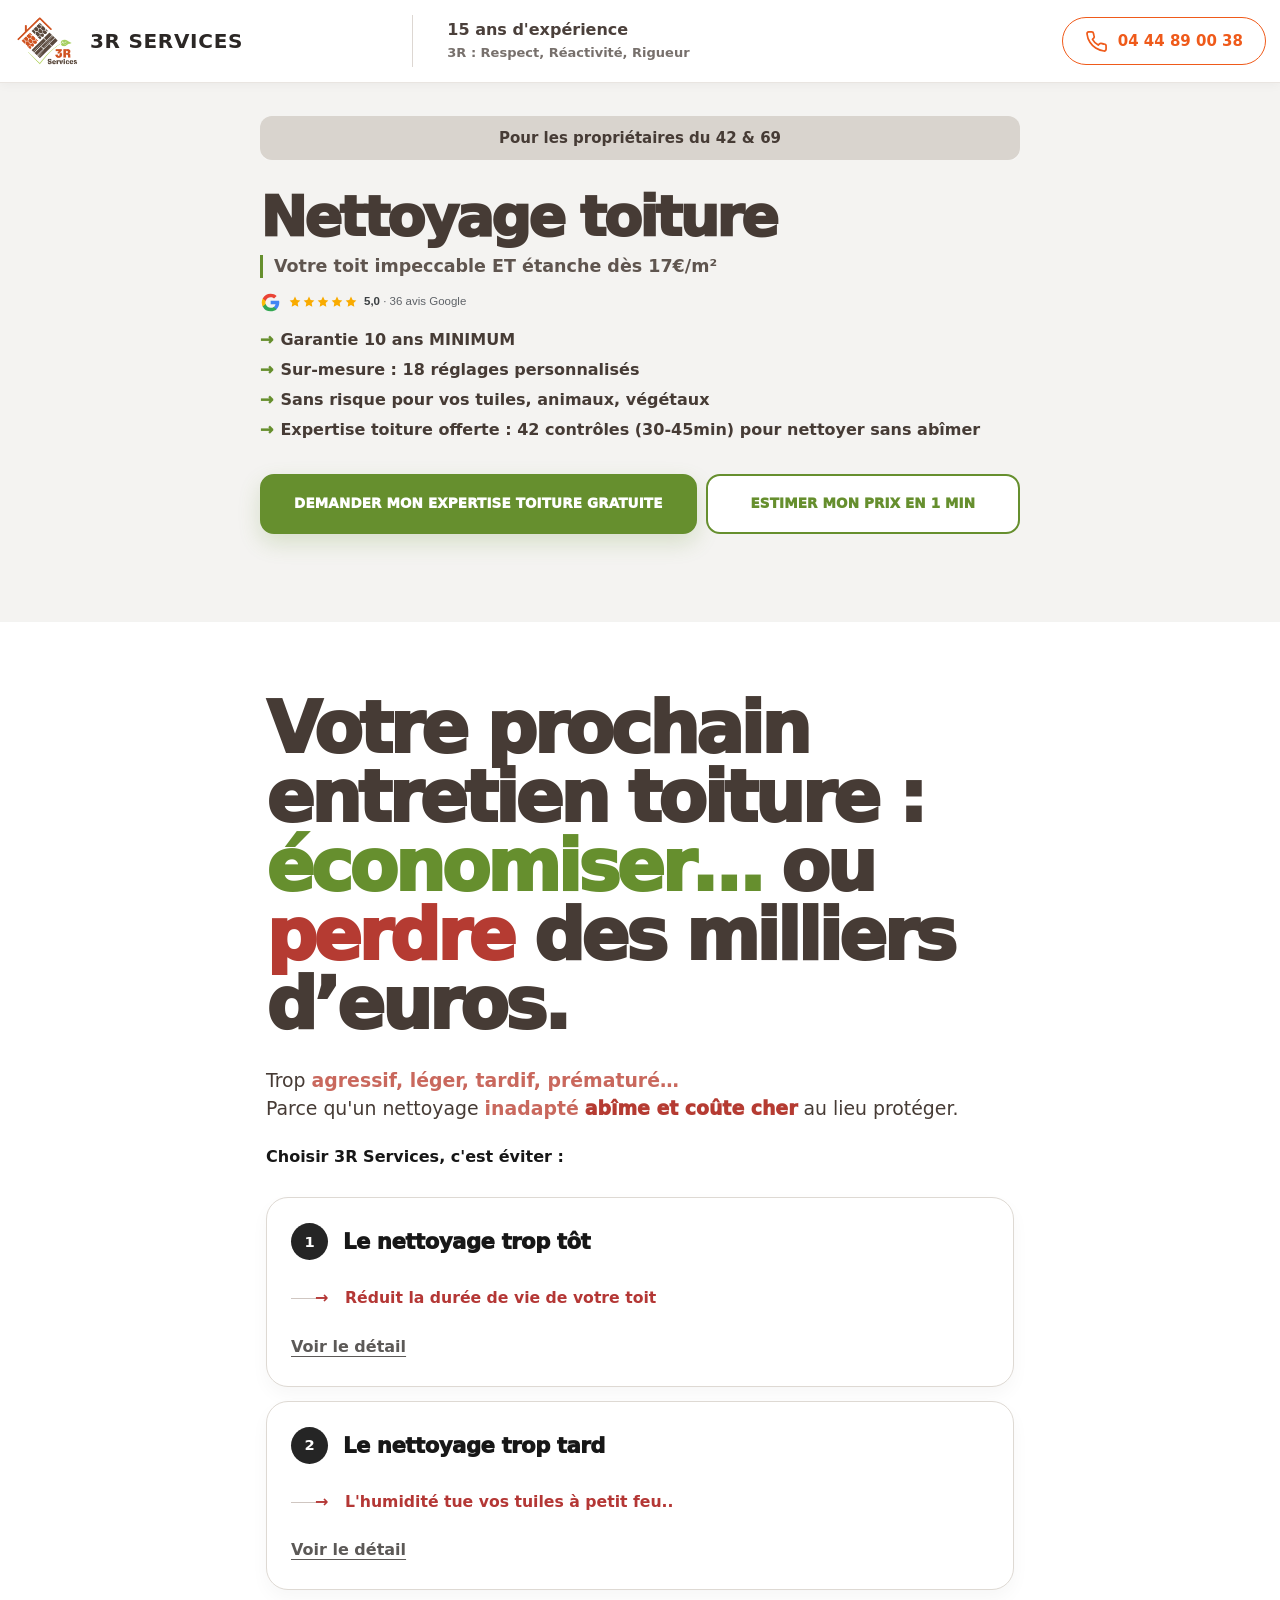
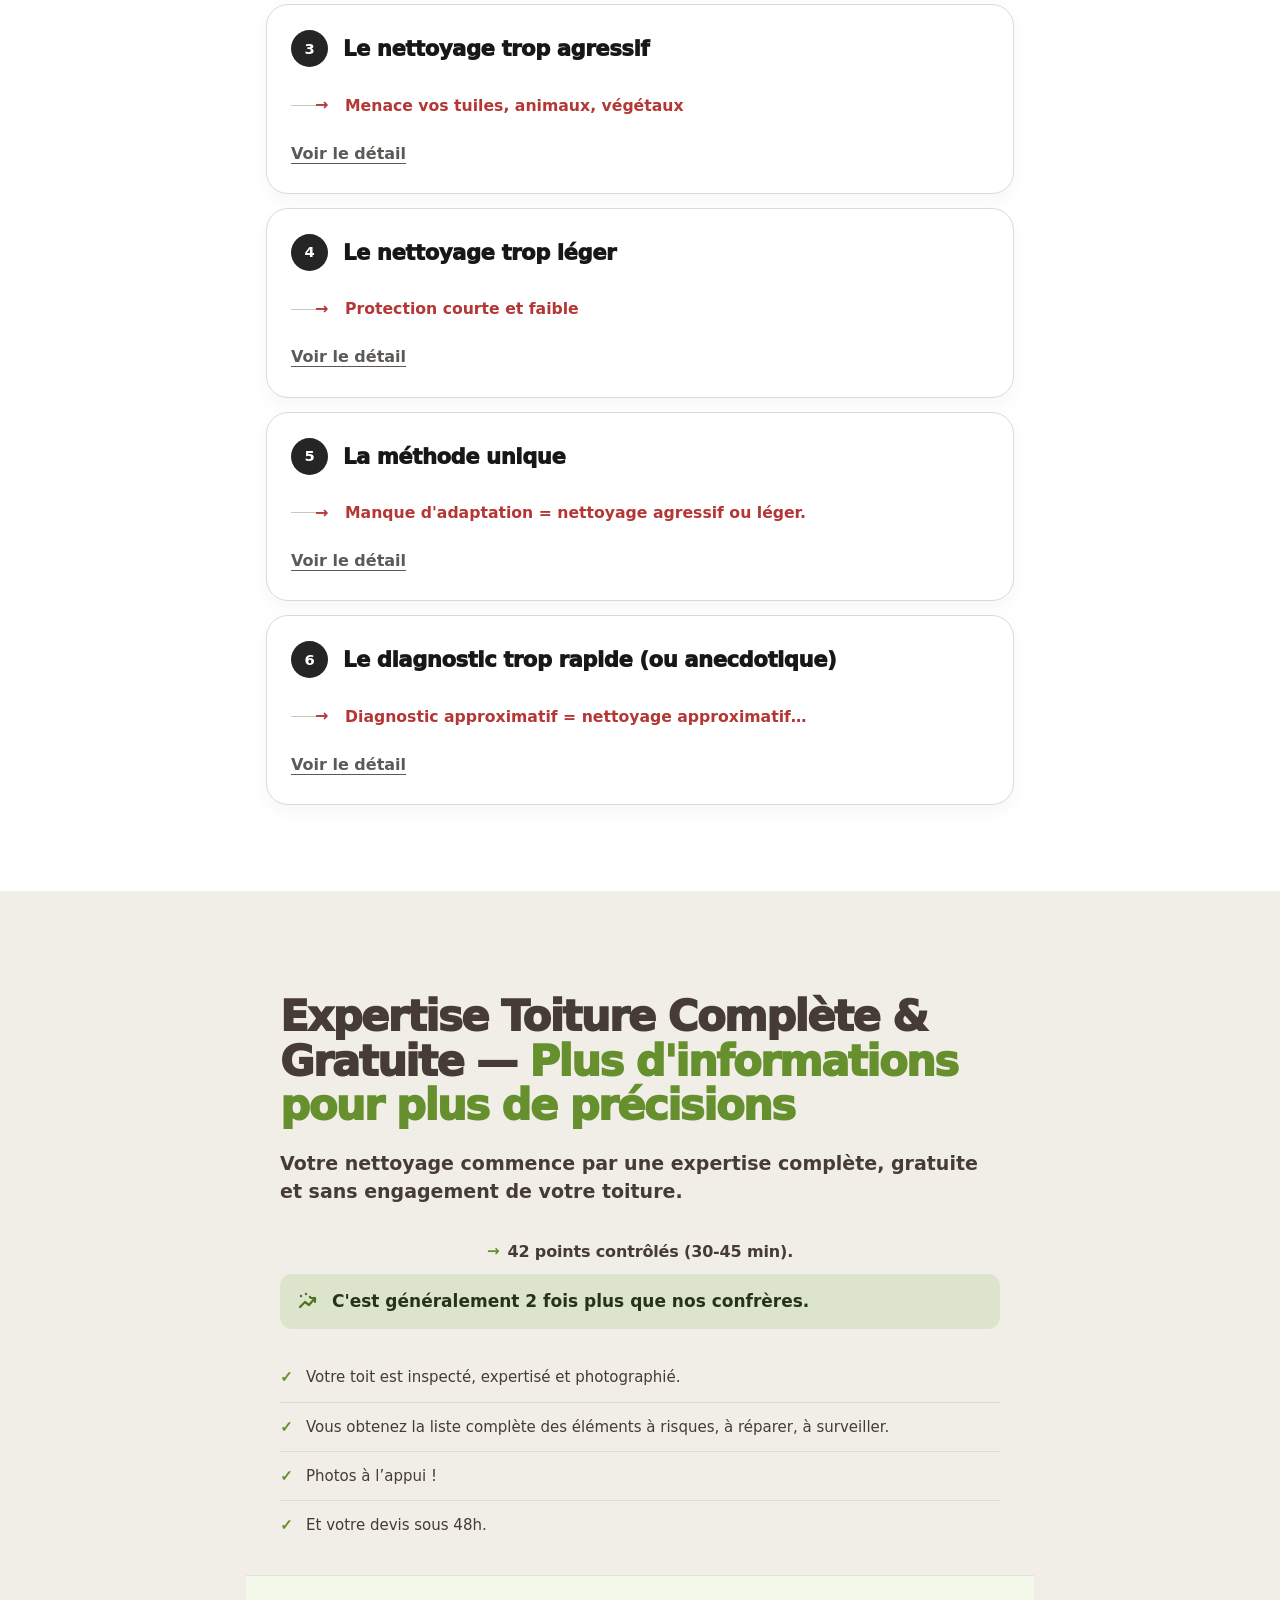
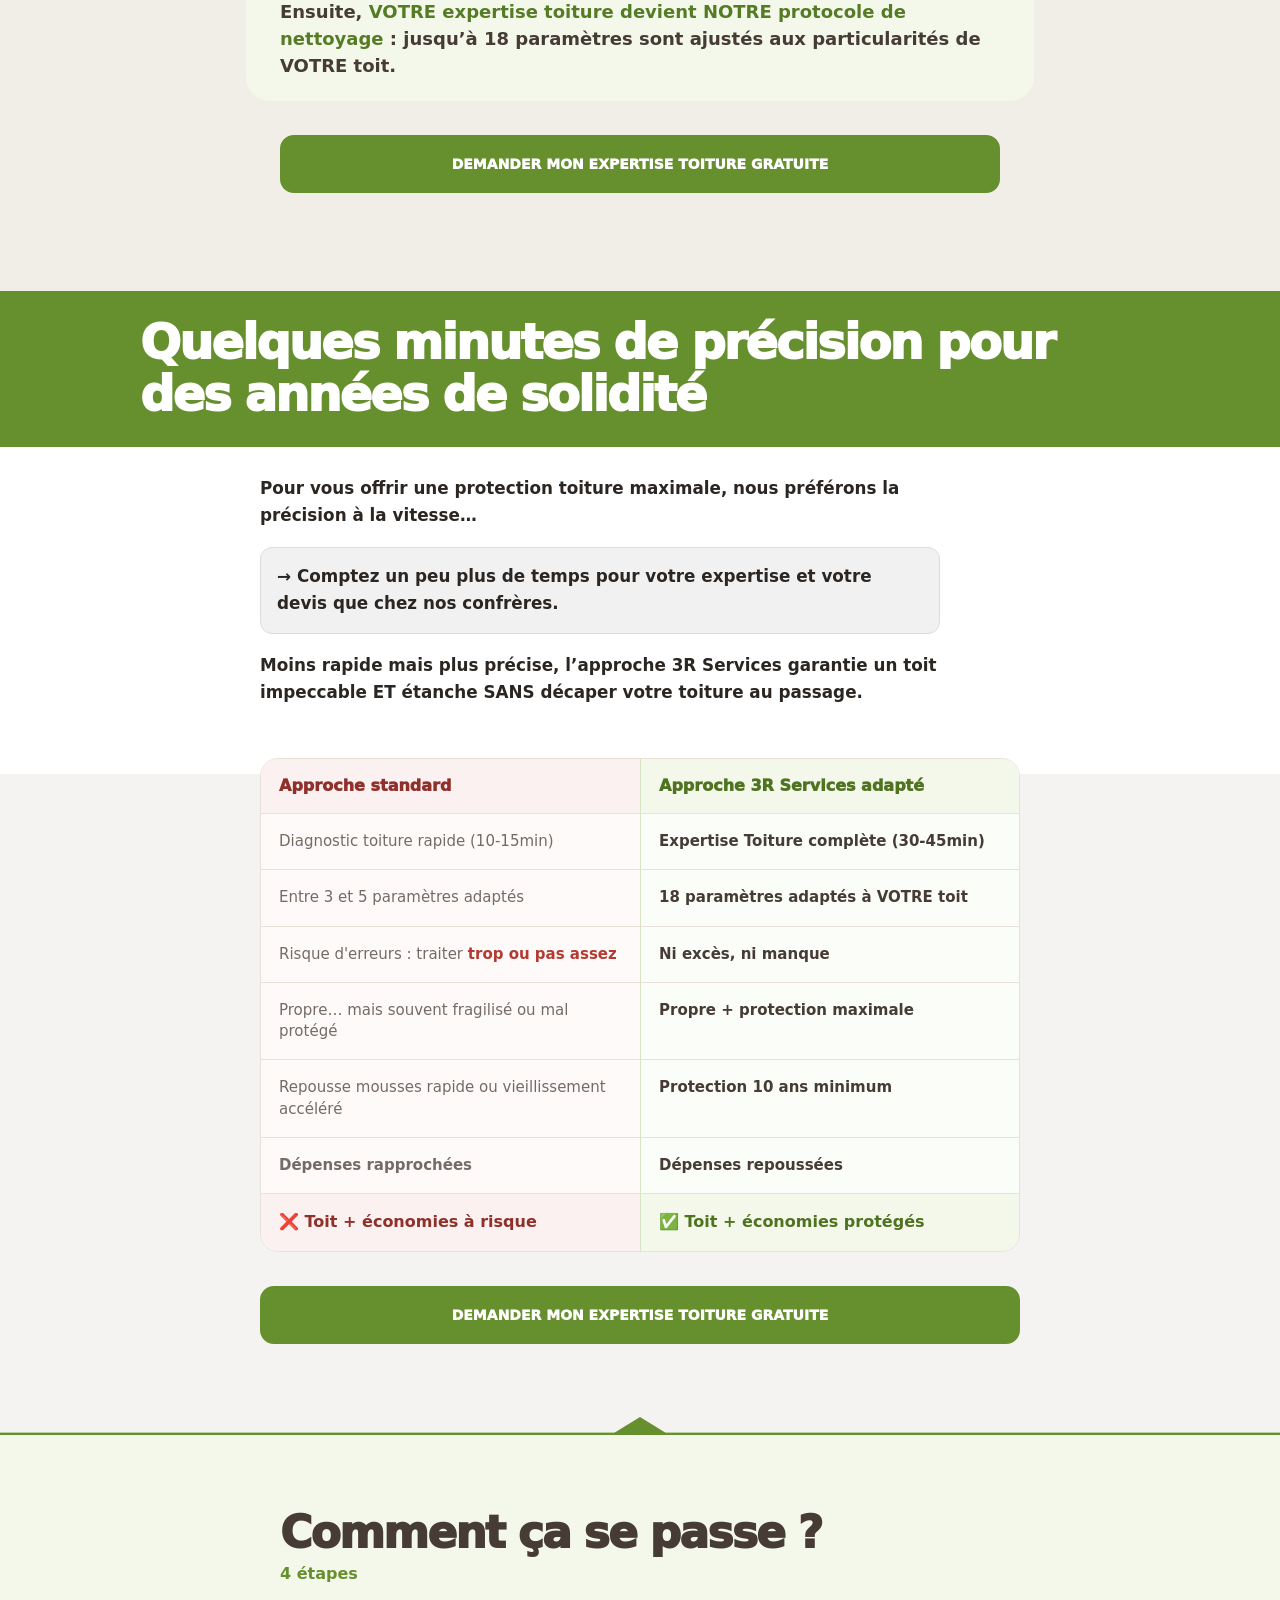
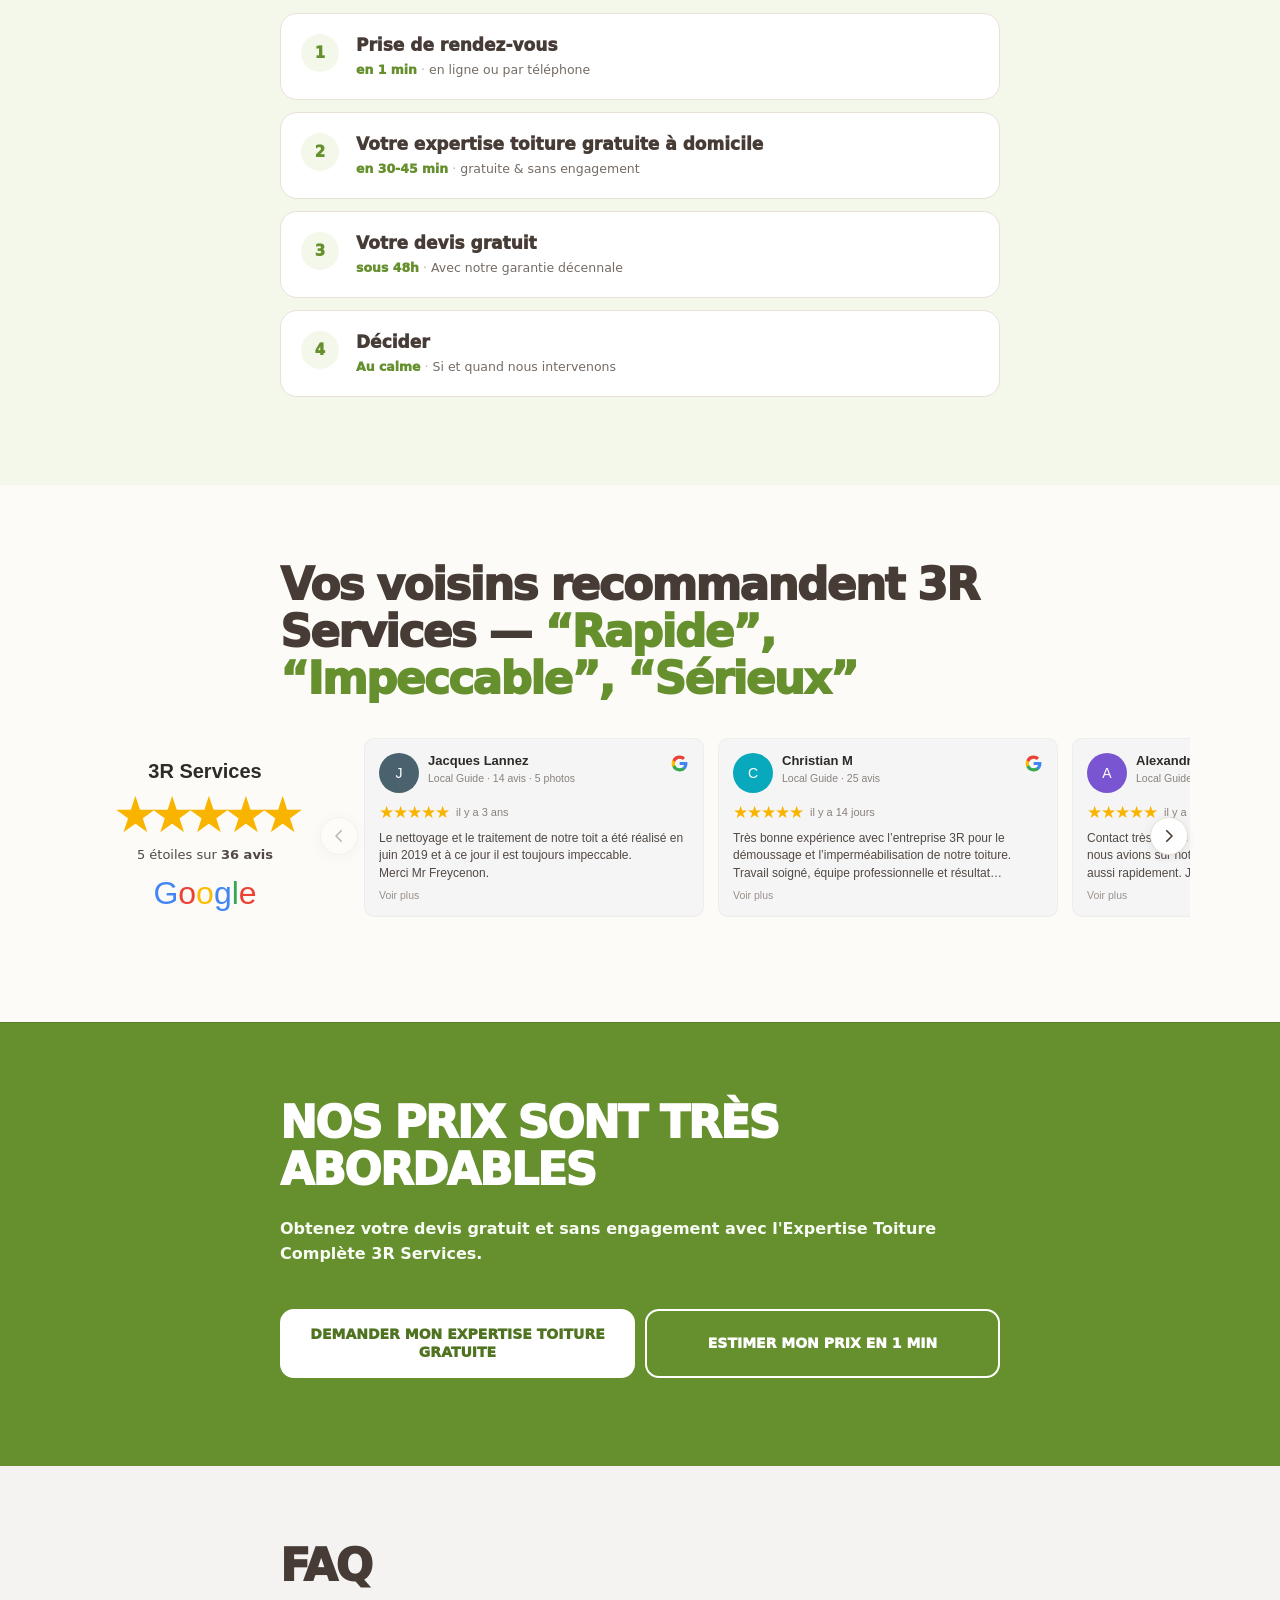
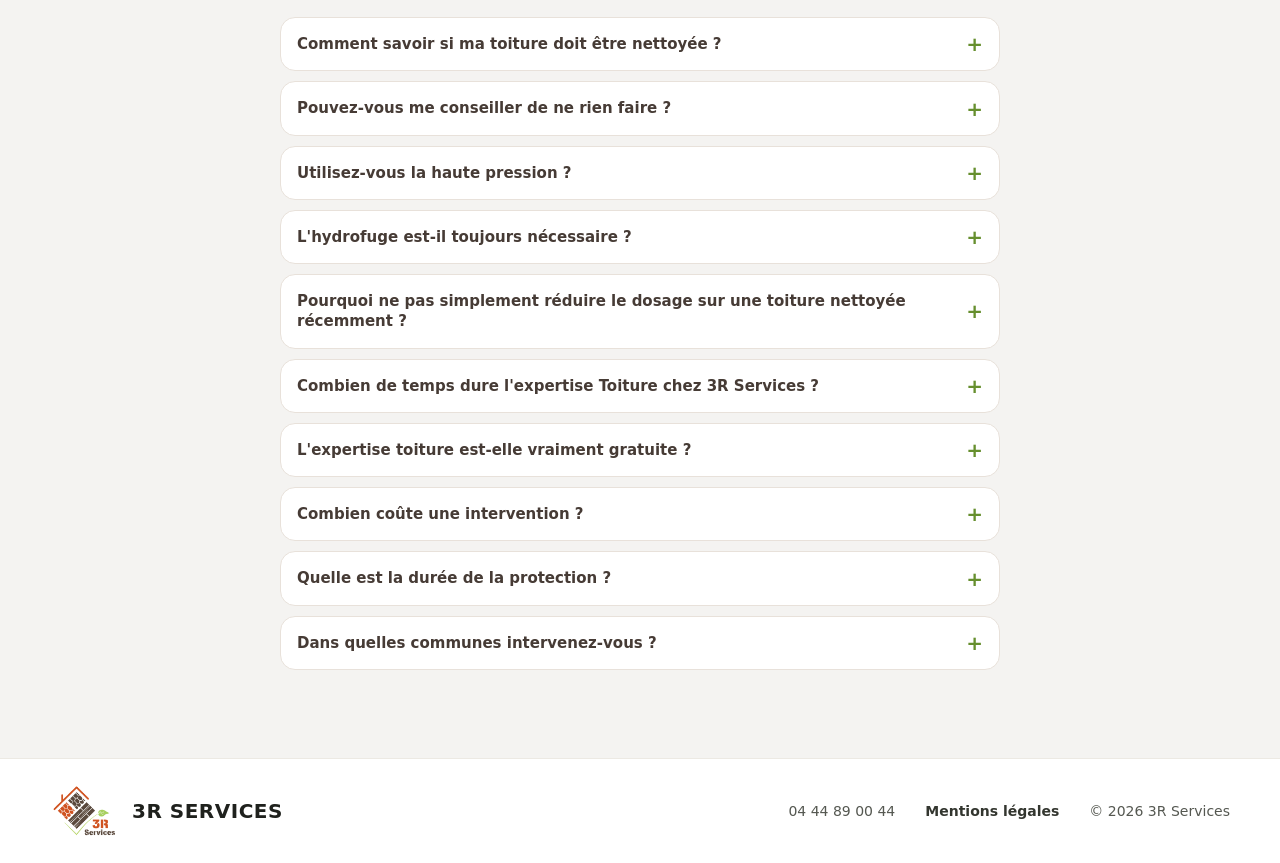
==== commit bda83dbe: "Update text for clarity in index.html" ====
--- a/index.html
+++ b/index.html
@@ -3233,7 +3233,7 @@
   <div class="s5-intro-copy">
   <p>Pour vous offrir une protection toiture maximale, nous <strong>préférons la précision à la vitesse…</strong></p>
   <p class="emphasis">→ Comptez un peu plus de temps pour votre expertise et votre devis que chez nos confrères.</p>
-  <p>Moins rapide mais plus précise et plus maîtrisée, l’approche 3R Services garantie un toit impeccable ET protégé SANS raccourcir la vie de votre toiture.</p>
+  <p>Moins rapide mais plus précise, l’approche 3R Services garantie un toit impeccable ET étanche SANS décaper votre toiture au passage.</p>
 </div></div></div>
 
   <div class="compare">
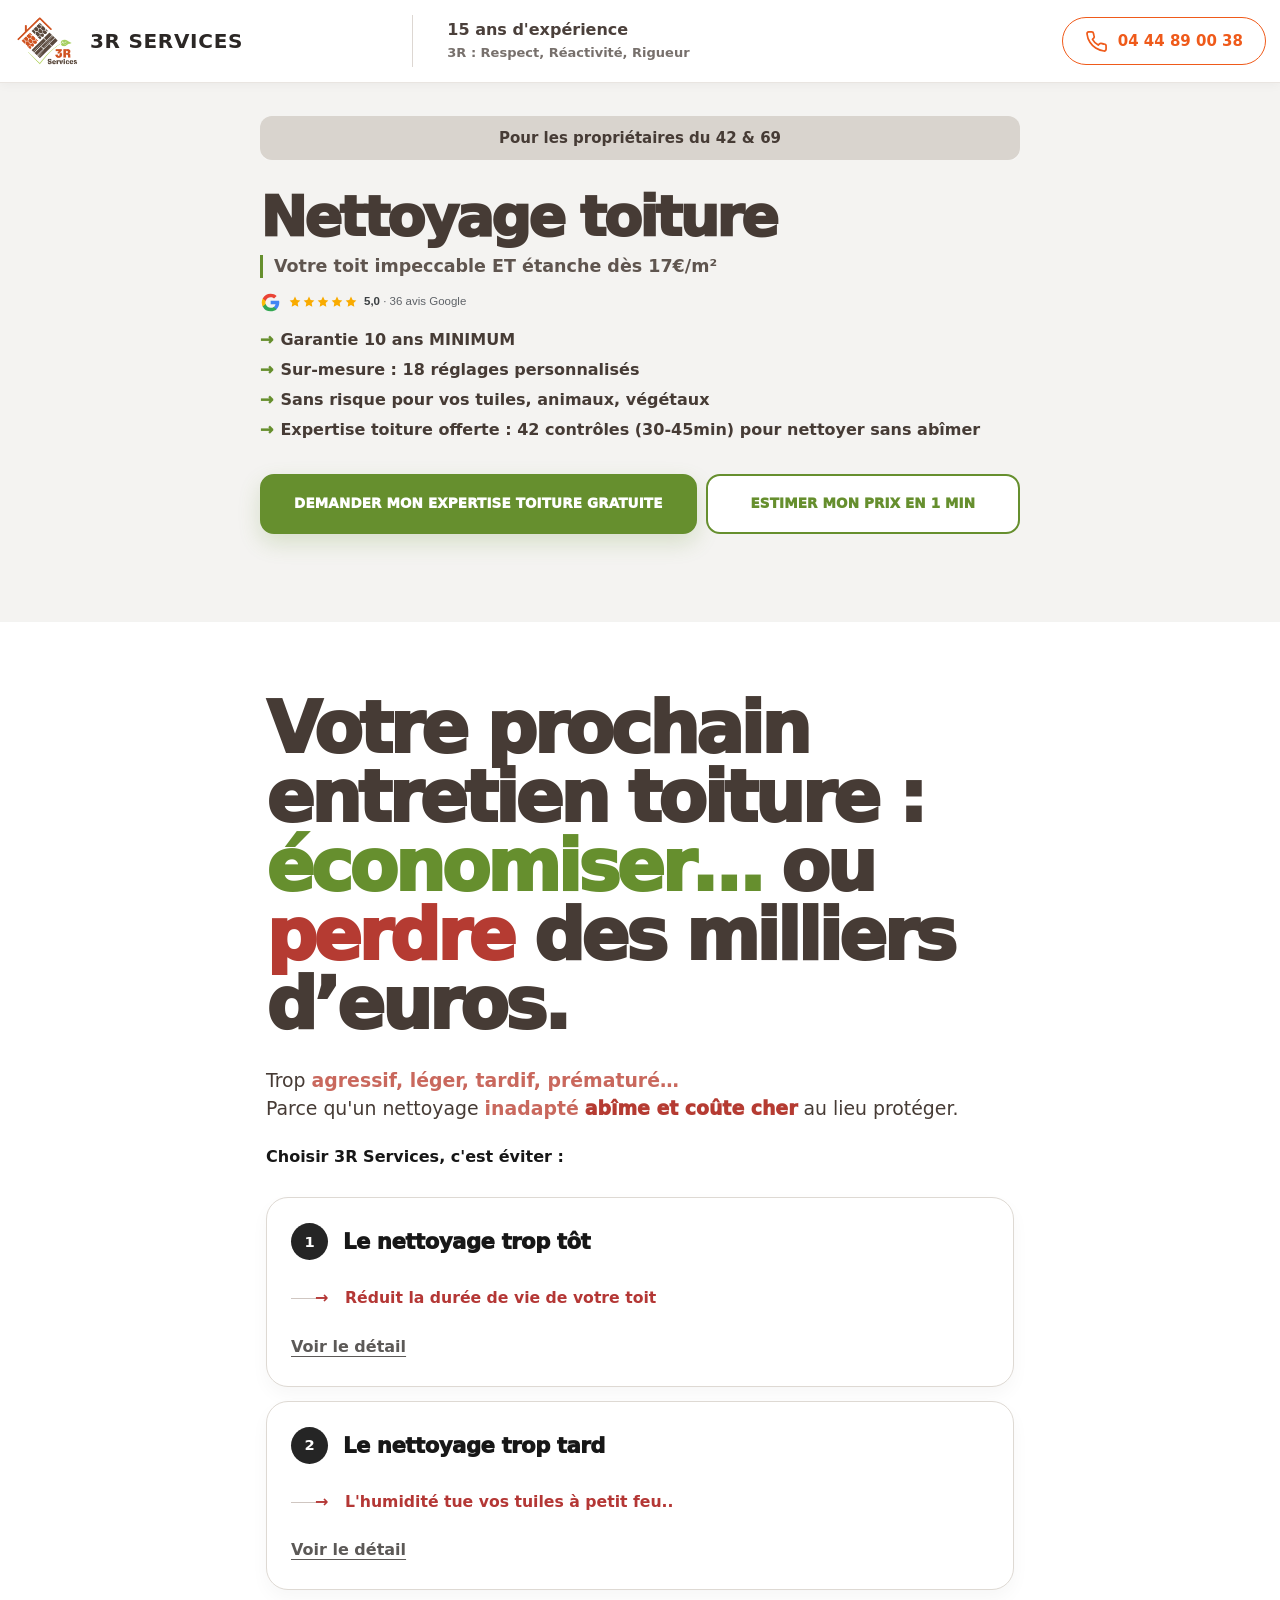
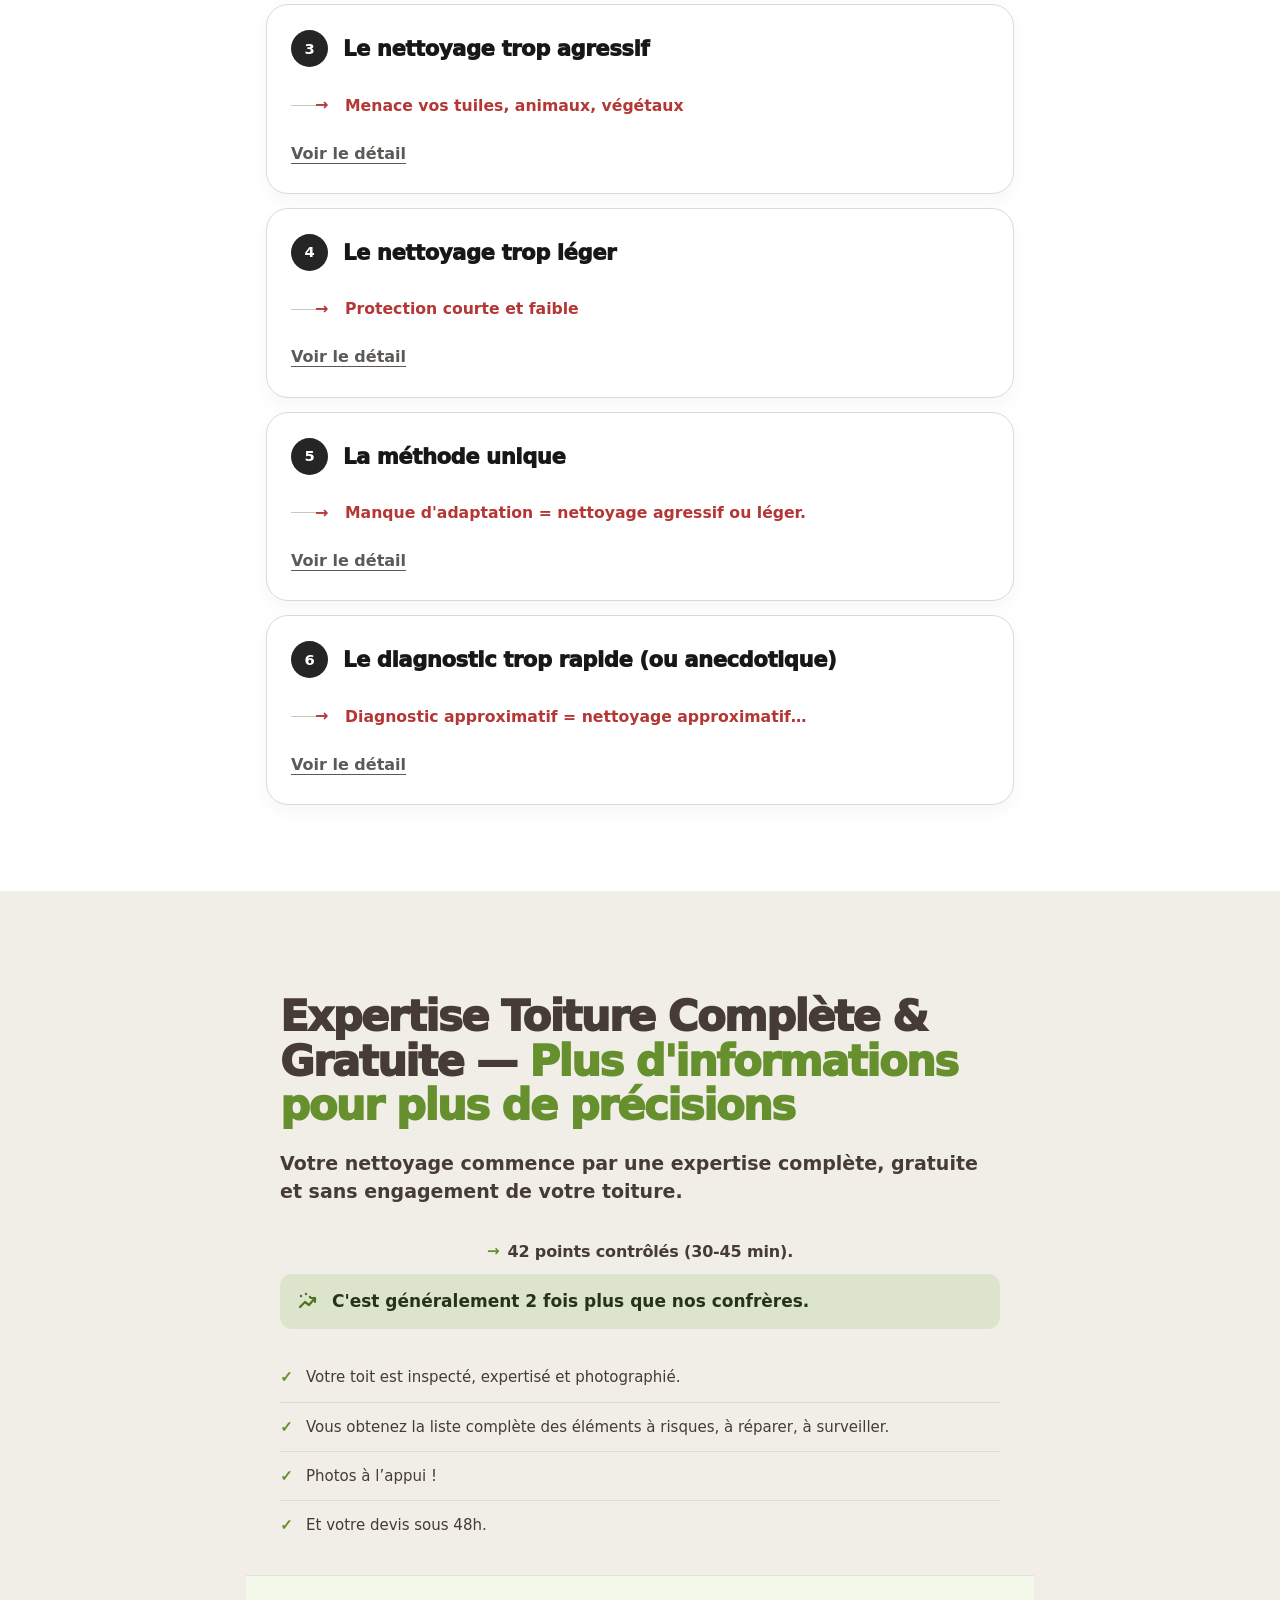
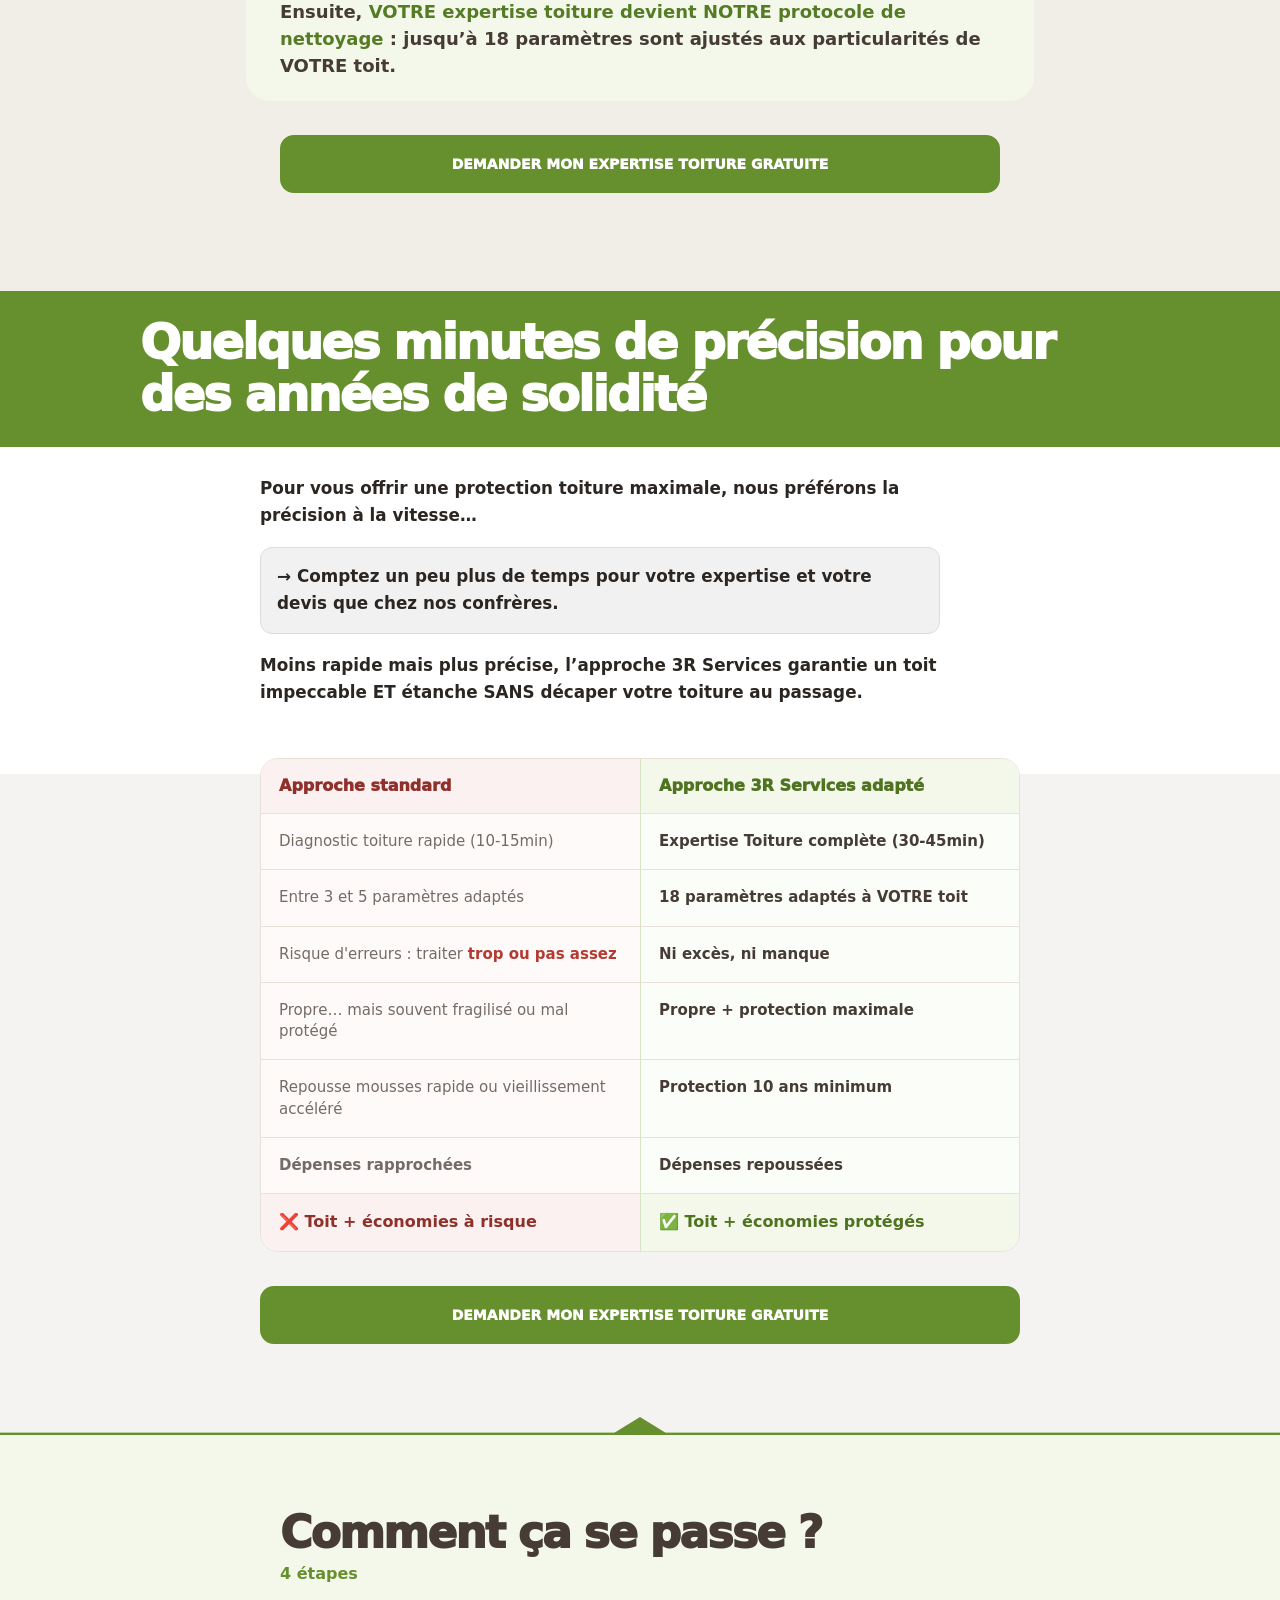
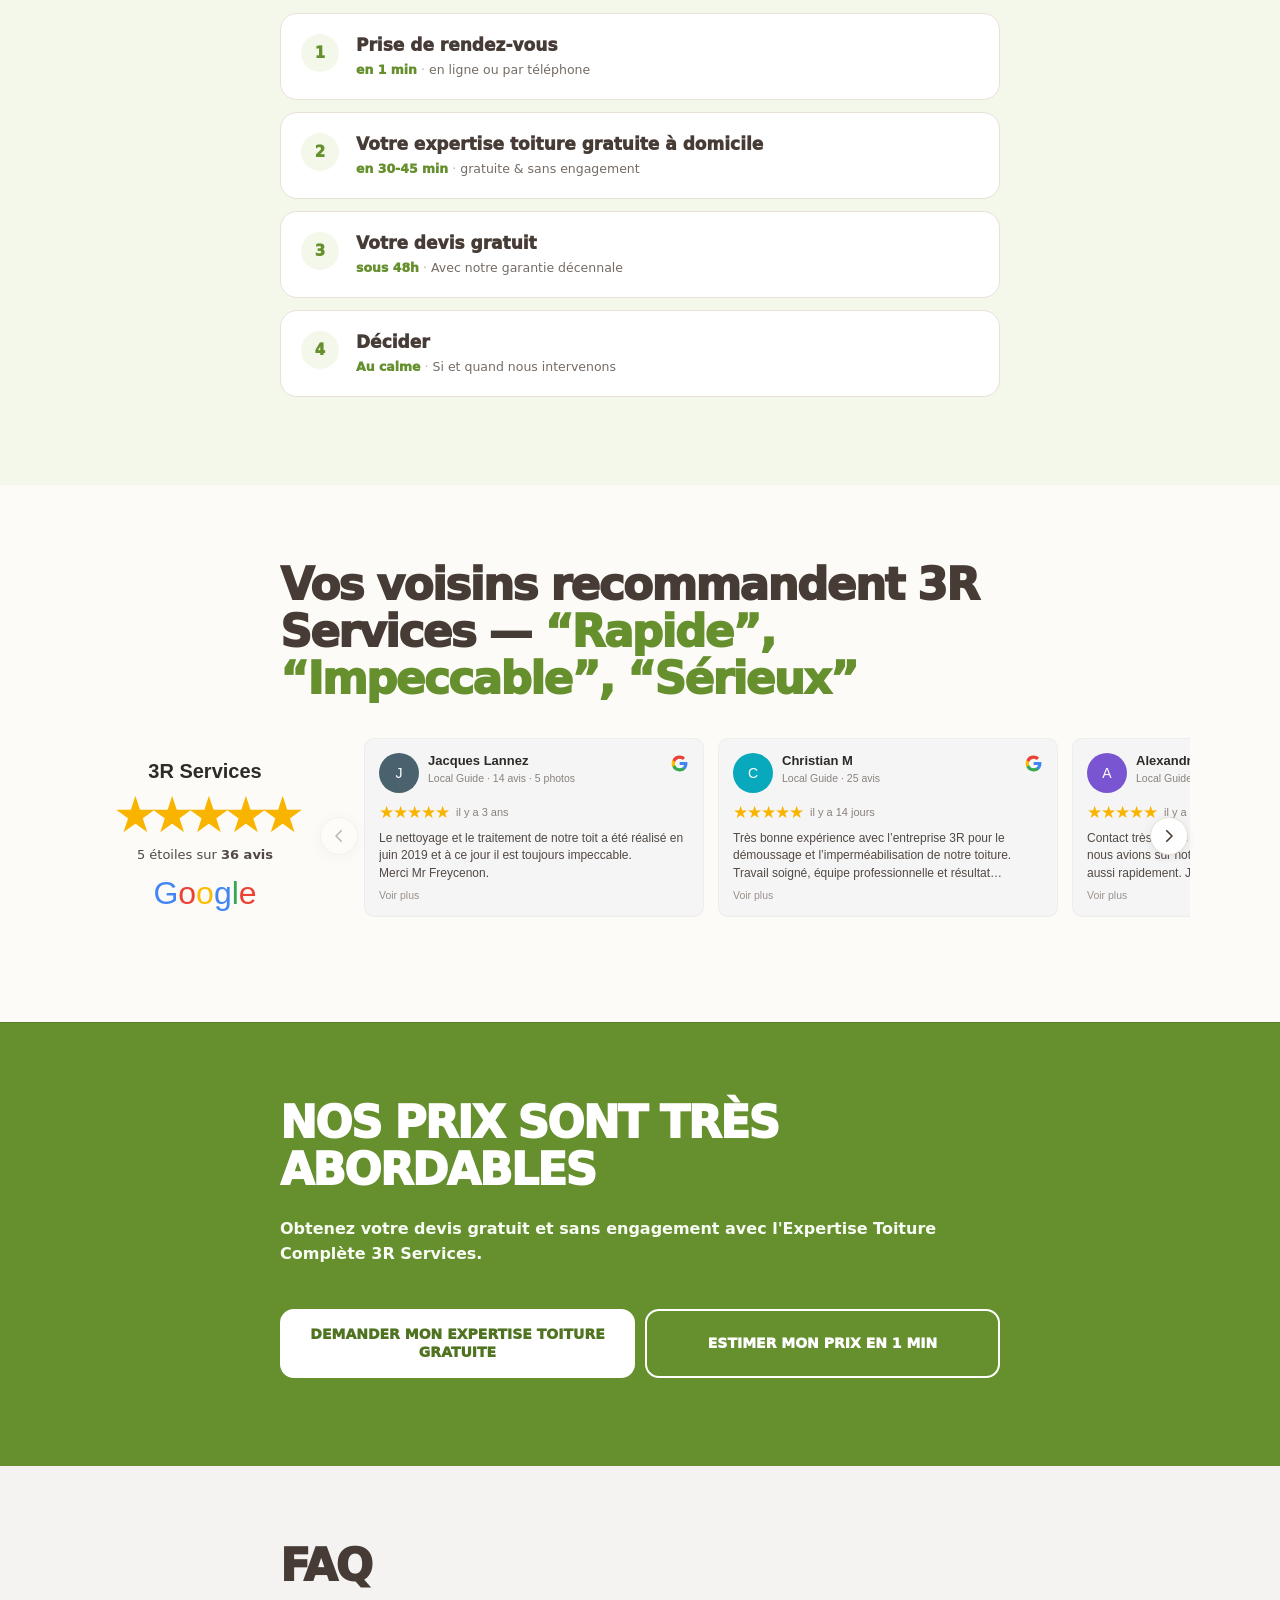
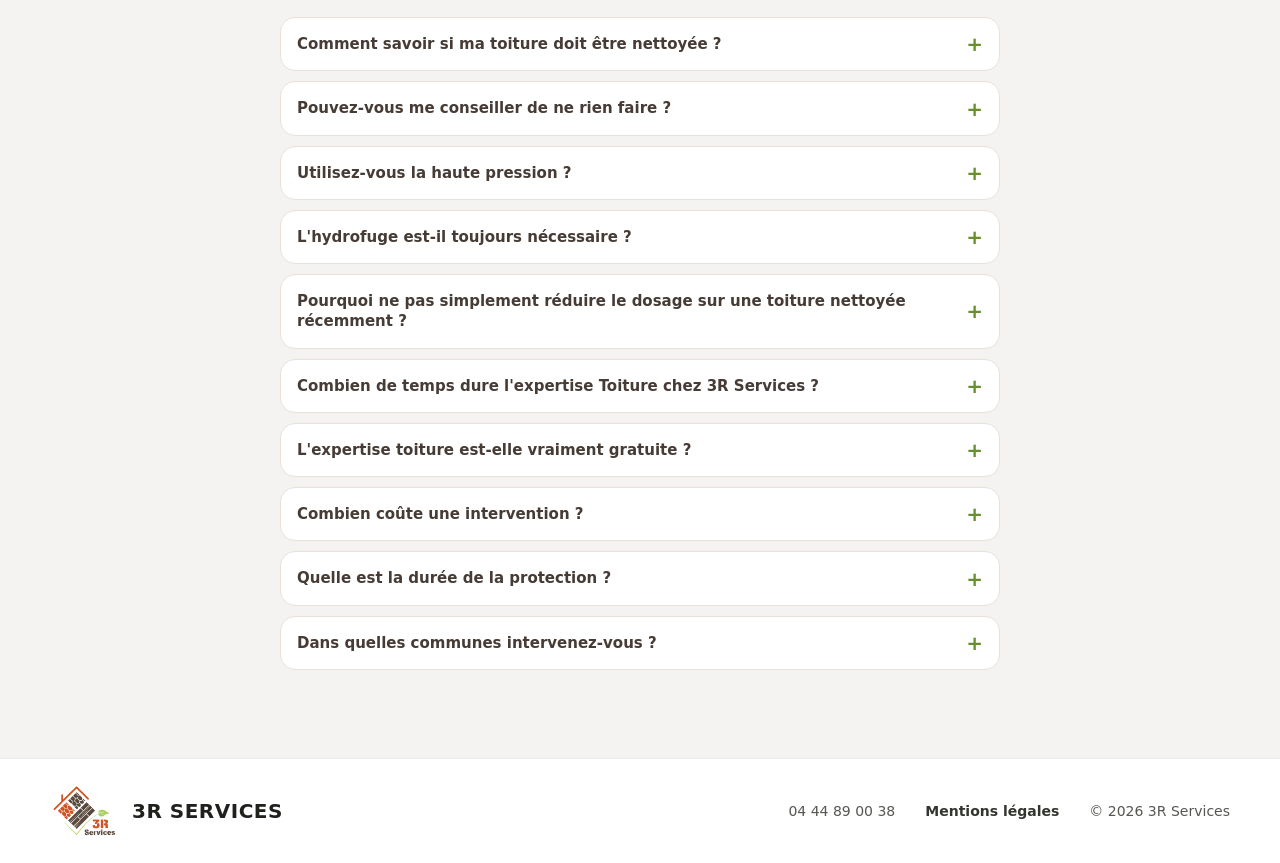
==== commit e0be0cc2: "Align review cards with main page and update diagnostic copy" ====
--- a/index.html
+++ b/index.html
@@ -3703,7 +3703,7 @@
     </a>
 
     <div class="footer-3r__links">
-      <span class="footer-3r__copyright"><span class="nimbata_number">04 44 89 00 44</span></span>
+      <span class="footer-3r__copyright"><span class="nimbata_number">04 44 89 00 38</span></span>
       <a class="footer-3r__legal" href="mentions-legales.html">Mentions légales</a>
       <span class="footer-3r__copyright">© 2026 3R Services</span>
     </div>
@@ -3714,9 +3714,6 @@
 (function(){
   'use strict';
 
-  const LP_NAME = 'nettoyage_toiture_3r';
-  const LP_VARIANT = 'preview';
-  const PAGE_TYPE = 'landing_page';
   const SECTION_VIEW_DELAY_MS = 800;
   const SECTION_ENGAGEMENT_MS = 4000;
   const SECTION_REVISIT_OUT_MS = 2000;
@@ -3761,6 +3758,8 @@
     trackLeadSubmit,
     trackLeadSuccess,
     trackLeadUserDataReady,
+    pauseSectionTiming,
+    resumeSectionTiming,
     normalizeEmail,
     normalizePhone,
     getDepartment,
@@ -3768,11 +3767,7 @@
     getReadingLineRatio
   };
 
-  pushCroEvent('cro_page_view', {
-    lp_name: LP_NAME,
-    lp_variant: LP_VARIANT,
-    page_type: PAGE_TYPE
-  });
+  pushCroEvent('cro_page_view');
 
   if (document.readyState === 'loading') {
     document.addEventListener('DOMContentLoaded', initCroTracking, { once:true });
@@ -4121,9 +4116,9 @@
       pushCroEvent('cro_section_revisit', {
         section_id:state.sectionId,
         section_index:state.sectionIndex,
-        visit_index:getVisitIndex(state.visitCount),
-        entry_direction:state.currentVisitDirection,
-        time_since_first_visit_bucket:timeSinceFirstVisitBucket
+        section_visit_index:getVisitIndex(state.visitCount),
+        section_entry_direction:state.currentVisitDirection,
+        section_time_since_first_visit_bucket:timeSinceFirstVisitBucket
       });
     }
 
@@ -4175,7 +4170,7 @@
   }
 
   function resumeSectionTiming(){
-    if (pageIsActive || document.visibilityState !== 'visible') return;
+    if (pageIsActive || document.visibilityState !== 'visible' || isFormModalOpen()) return;
     pageIsActive = true;
     const current = nowMs();
     sectionStates.forEach((state) => {
@@ -4194,9 +4189,6 @@
     if (state.currentVisitIndex === null || unsentMs <= 0) return;
     state.currentVisitTimeSentMs = measuredMs;
     pushCroEvent('cro_section_time', {
-      lp_name:LP_NAME,
-      lp_variant:LP_VARIANT,
-      page_type:PAGE_TYPE,
       section_id:state.sectionId,
       section_index:state.sectionIndex,
       section_visit_index:getVisitIndex(state.currentVisitIndex),
@@ -4206,7 +4198,7 @@
   }
 
   function trackSectionEngagement(current = nowMs()){
-    if (!pageIsActive) return;
+    if (!pageIsActive || isFormModalOpen()) return;
 
     sectionStates.forEach((state) => {
       if (!state.isQualified || state.engagementStartedAt === null) return;
@@ -4242,12 +4234,17 @@
         pushCroEvent('cro_section_reengaged', {
           section_id:state.sectionId,
           section_index:state.sectionIndex,
-          visit_index:getVisitIndex(state.visitCount),
-          entry_direction:state.currentVisitDirection,
-          time_since_first_visit_bucket:state.currentVisitTimeSinceFirstVisitBucket
+          section_visit_index:getVisitIndex(state.visitCount),
+          section_entry_direction:state.currentVisitDirection,
+          section_time_since_first_visit_bucket:state.currentVisitTimeSinceFirstVisitBucket
         });
       }
     });
+  }
+
+  function isFormModalOpen(){
+    const root = document.documentElement;
+    return Boolean(root && root.classList && root.classList.contains('estimate-modal-open'));
   }
 
   function recordSectionEngagement(state, isReengagement){
@@ -4400,8 +4397,8 @@
     context.lastStepViewKey = key;
     pushCroEvent('cro_form_step_view', {
       form_type:formType,
-      step_index:stepIndex,
-      step_id:stepId,
+      form_step_index:stepIndex,
+      form_step_id:stepId,
       source_cta_id:context.source_cta_id,
       source_section:context.source_section
     });
@@ -4410,17 +4407,17 @@
   function trackFormStepComplete(formType, stepIndex, stepId){
     pushCroEvent('cro_form_step_complete', {
       form_type:formType,
-      step_index:stepIndex,
-      step_id:stepId
+      form_step_index:stepIndex,
+      form_step_id:stepId
     });
   }
 
   function trackFormError(formType, stepId, fieldId, errorType){
     pushCroEvent('cro_form_error', {
       form_type:formType,
-      step_id:stepId,
-      field_id:fieldId,
-      error_type:errorType
+      form_step_id:stepId,
+      form_field_id:fieldId,
+      form_error_type:errorType
     });
   }
 
@@ -4441,7 +4438,7 @@
       form_type:formType,
       source_cta_id:context.source_cta_id,
       source_section:context.source_section
-    }, data || {})));
+    }, data || {}, window.LeadSubmission ? window.LeadSubmission.analytics(formType) : {})));
   }
 
   function trackLeadUserDataReady(formType, userData){
@@ -4688,11 +4685,6 @@
               <input class="estimate-input" id="estimate-email" name="email" type="email" autocomplete="email" placeholder="vous@email.fr" aria-describedby="estimate-email-error">
               <span class="estimate-error" id="estimate-email-error" data-estimate-error="email" hidden></span>
             </label>
-            <label class="estimate-consent" for="estimate-consent-contact">
-              <input id="estimate-consent-contact" name="consent_contact" type="checkbox" value="true" aria-describedby="estimate-consent-error">
-              <span>J’accepte d’être recontacté par 3R Services par téléphone et/ou e-mail concernant ma demande d’estimation et d’expertise toiture.</span>
-            </label>
-            <p class="estimate-error" id="estimate-consent-error" data-estimate-error="consent_contact" hidden></p>
             <p class="estimate-privacy">Politique de confidentialité : lien à ajouter.</p>
           </div>
         </div>
@@ -4705,7 +4697,7 @@
 
       <footer class="estimate-footer">
         <button class="estimate-back" type="button" data-estimate-back>Retour</button>
-        <button class="estimate-next" type="submit" data-estimate-next>Continuer</button>
+        <button class="estimate-next" type="button" data-estimate-next>Continuer</button>
       </footer>
     </form>
   </section>
@@ -4806,7 +4798,7 @@
 
       <footer class="estimate-footer">
         <button class="estimate-back" type="button" data-expertise-back>Retour</button>
-        <button class="estimate-next" type="submit" data-expertise-next>Continuer</button>
+        <button class="estimate-next" type="button" data-expertise-next>Continuer</button>
       </footer>
     </form>
   </section>
@@ -4883,8 +4875,7 @@
       postcode:'',
       full_name:'',
       phone:'',
-      email:'',
-      consent_contact:false
+      email:''
     },
     trackedSteps:new Set(),
     started:false,
@@ -4925,9 +4916,24 @@
     closeEstimate();
   });
 
+  nextButton.addEventListener('click', (event) => {
+    if (nextButton.type === 'submit') {
+      syncStateFromForm();
+      if (!validateStep('contact')) {
+        event.preventDefault();
+        return;
+      }
+      trackEstimateUserDataReady();
+      return;
+    }
+    event.preventDefault();
+    void handleEstimateAction();
+  });
+
   form.addEventListener('input', (event) => {
     trackFormStartFromEvent(event);
     syncStateFromForm();
+    autoAdvancePostcodeStep(event);
   });
   form.addEventListener('change', (event) => {
     trackFormStartFromEvent(event);
@@ -4943,6 +4949,11 @@
 
   form.addEventListener('submit', async (event) => {
     event.preventDefault();
+    await handleEstimateAction();
+  });
+
+  async function handleEstimateAction(){
+    if (state.submitting) return;
     if (state.currentStep === 'result') {
       closeEstimate();
       return;
@@ -4959,7 +4970,7 @@
     }
 
     await submitCurrentEstimate();
-  });
+  }
 
   modal.addEventListener('keydown', (event) => {
     if (event.key === 'Escape') {
@@ -4967,6 +4978,11 @@
       closeEstimate();
       return;
     }
+    if (event.key === 'Enter' && state.currentStep !== 'result' && event.target !== nextButton) {
+      event.preventDefault();
+      nextButton.click();
+      return;
+    }
 
     if (event.key !== 'Tab') return;
     trapFocus(event);
@@ -4975,6 +4991,7 @@
   render(false);
 
   function openEstimate(){
+    if (window.CroTracker) window.CroTracker.pauseSectionTiming();
     modal.hidden = false;
     document.documentElement.classList.add('estimate-modal-open');
     document.body.classList.add('estimate-modal-open');
@@ -4992,6 +5009,7 @@
     modal.hidden = true;
     document.documentElement.classList.remove('estimate-modal-open');
     document.body.classList.remove('estimate-modal-open');
+    if (window.CroTracker) window.CroTracker.resumeSectionTiming();
     if (state.lastTrigger && typeof state.lastTrigger.focus === 'function') {
       state.lastTrigger.focus({ preventScroll:true });
     }
@@ -5037,6 +5055,7 @@
     backButton.disabled = state.submitting;
     backButton.textContent = isResult ? 'Modifier' : 'Retour';
     nextButton.disabled = state.submitting;
+    nextButton.type = state.currentStep === 'contact' ? 'submit' : 'button';
     nextButton.textContent = getNextButtonLabel(isResult);
 
     trackCurrentStepView(flow, isResult);
@@ -5062,7 +5081,6 @@
     state.values.full_name = elements.full_name.value;
     state.values.phone = elements.phone.value;
     state.values.email = elements.email.value;
-    state.values.consent_contact = elements.consent_contact.checked;
   }
 
   function syncFormFromState(){
@@ -5071,7 +5089,6 @@
     elements.full_name.value = state.values.full_name;
     elements.phone.value = state.values.phone;
     elements.email.value = state.values.email;
-    elements.consent_contact.checked = state.values.consent_contact;
     setRadioValue('roof_surface_range', state.values.roof_surface_range);
     setRadioValue('roof_material', state.values.roof_material);
     setRadioValue('hydrofuge_type', state.values.hydrofuge_type);
@@ -5097,6 +5114,20 @@
     }, 120);
   }
 
+  function autoAdvancePostcodeStep(event){
+    const target = event.target;
+    if (!target || target.name !== 'postcode' || state.currentStep !== 'postcode') return;
+    if (!/^\d{5}$/.test(target.value.trim())) return;
+
+    window.setTimeout(() => {
+      if (state.currentStep !== 'postcode' || state.submitting) return;
+      syncStateFromForm();
+      if (!validatePostcode()) return;
+      trackStepComplete('postcode');
+      goToNextStep();
+    }, 120);
+  }
+
   function getRadioValue(name){
     const checked = form.querySelector(`input[name="${name}"]:checked`);
     return checked ? checked.value : '';
@@ -5176,11 +5207,6 @@
       fail('email', 'Veuillez saisir une adresse e-mail valide.', state.values.email.trim() ? 'invalid_format' : 'required');
       valid = false;
     }
-    if (!state.values.consent_contact) {
-      fail('consent_contact', 'Veuillez accepter d’être recontacté pour recevoir votre estimation.', 'consent_required');
-      valid = false;
-    }
-
     if (!valid) {
       focusFirstInvalid();
       return false;
@@ -5239,6 +5265,7 @@
 
     const payload = buildEstimatePayload();
     const trackingData = buildEstimateTrackingData(payload);
+    trackEstimateUserDataReady(payload);
     if (window.CroTracker) {
       window.CroTracker.trackLeadSubmit('estimation', trackingData);
     }
@@ -5401,11 +5428,15 @@
   function trackEstimateSuccess(payload, trackingData){
     const resultStep = modal.querySelector('[data-estimate-step="result"]');
     if (!resultStep || resultStep.hidden || !window.CroTracker) return;
+    window.CroTracker.trackLeadSuccess('estimation', trackingData);
+  }
+
+  function trackEstimateUserDataReady(payload){
+    if (!window.CroTracker) return;
     window.CroTracker.trackLeadUserDataReady('estimation', {
-      email:payload.email,
-      phone_number:payload.phone
+      email:payload ? payload.email : state.values.email,
+      phone_number:payload ? payload.phone : state.values.phone
     });
-    window.CroTracker.trackLeadSuccess('estimation', trackingData);
   }
 
   function getSurfaceRange(rangeId){
@@ -5605,9 +5636,24 @@
     closeExpertise();
   });
 
+  nextButton.addEventListener('click', (event) => {
+    if (nextButton.type === 'submit') {
+      syncStateFromForm();
+      if (!validateStep('contact')) {
+        event.preventDefault();
+        return;
+      }
+      trackExpertiseUserDataReady();
+      return;
+    }
+    event.preventDefault();
+    void handleExpertiseAction();
+  });
+
   form.addEventListener('input', (event) => {
     trackFormStartFromEvent(event);
     syncStateFromForm();
+    autoAdvancePostcodeStep(event);
   });
   form.addEventListener('change', (event) => {
     trackFormStartFromEvent(event);
@@ -5618,6 +5664,11 @@
 
   form.addEventListener('submit', async (event) => {
     event.preventDefault();
+    await handleExpertiseAction();
+  });
+
+  async function handleExpertiseAction(){
+    if (state.submitting) return;
     if (state.currentStep === 'success') {
       closeExpertise();
       return;
@@ -5633,7 +5684,7 @@
     }
 
     await submitExpertise();
-  });
+  }
 
   modal.addEventListener('keydown', (event) => {
     if (event.key === 'Escape') {
@@ -5641,12 +5692,18 @@
       closeExpertise();
       return;
     }
+    if (event.key === 'Enter' && state.currentStep !== 'success' && event.target !== nextButton) {
+      event.preventDefault();
+      nextButton.click();
+      return;
+    }
     if (event.key === 'Tab') trapFocus(event);
   });
 
   render(false);
 
   function openExpertise(){
+    if (window.CroTracker) window.CroTracker.pauseSectionTiming();
     modal.hidden = false;
     document.documentElement.classList.add('estimate-modal-open');
     document.body.classList.add('estimate-modal-open');
@@ -5664,6 +5721,7 @@
     modal.hidden = true;
     document.documentElement.classList.remove('estimate-modal-open');
     document.body.classList.remove('estimate-modal-open');
+    if (window.CroTracker) window.CroTracker.resumeSectionTiming();
     if (state.lastTrigger && typeof state.lastTrigger.focus === 'function') {
       state.lastTrigger.focus({ preventScroll:true });
     }
@@ -5683,6 +5741,7 @@
     backButton.disabled = state.submitting;
     backButton.textContent = isSuccess ? 'Modifier' : 'Retour';
     nextButton.disabled = state.submitting;
+    nextButton.type = state.currentStep === 'contact' ? 'submit' : 'button';
     nextButton.textContent = getNextLabel(isSuccess);
 
     trackCurrentStepView(isSuccess);
@@ -5726,6 +5785,20 @@
       if (state.currentStep !== 'surface' || state.submitting) return;
       if (!validateStep('surface')) return;
       trackStepComplete('surface');
+      goToNextExpertiseStep();
+    }, 120);
+  }
+
+  function autoAdvancePostcodeStep(event){
+    const target = event.target;
+    if (!target || target.name !== 'postcode' || state.currentStep !== 'postcode') return;
+    if (!/^\d{5}$/.test(target.value.trim())) return;
+
+    window.setTimeout(() => {
+      if (state.currentStep !== 'postcode' || state.submitting) return;
+      syncStateFromForm();
+      if (!validatePostcode()) return;
+      trackStepComplete('postcode');
       goToNextExpertiseStep();
     }, 120);
   }
@@ -5805,6 +5878,7 @@
       phone:normalizePhone(state.values.phone)
     };
     const trackingData = buildBilanTrackingData(payload);
+    trackExpertiseUserDataReady(payload);
     if (window.CroTracker) {
       window.CroTracker.trackLeadSubmit('bilan', trackingData);
     }
@@ -5991,11 +6065,15 @@
   function trackExpertiseSuccess(payload, trackingData){
     const successStep = modal.querySelector('[data-expertise-step="success"]');
     if (!successStep || successStep.hidden || !window.CroTracker) return;
+    window.CroTracker.trackLeadSuccess('bilan', trackingData);
+  }
+
+  function trackExpertiseUserDataReady(payload){
+    if (!window.CroTracker) return;
     window.CroTracker.trackLeadUserDataReady('bilan', {
-      email:payload.email,
-      phone_number:payload.phone
+      email:payload ? payload.email : state.values.email,
+      phone_number:payload ? payload.phone : state.values.phone
     });
-    window.CroTracker.trackLeadSuccess('bilan', trackingData);
   }
 })();
 </script>
